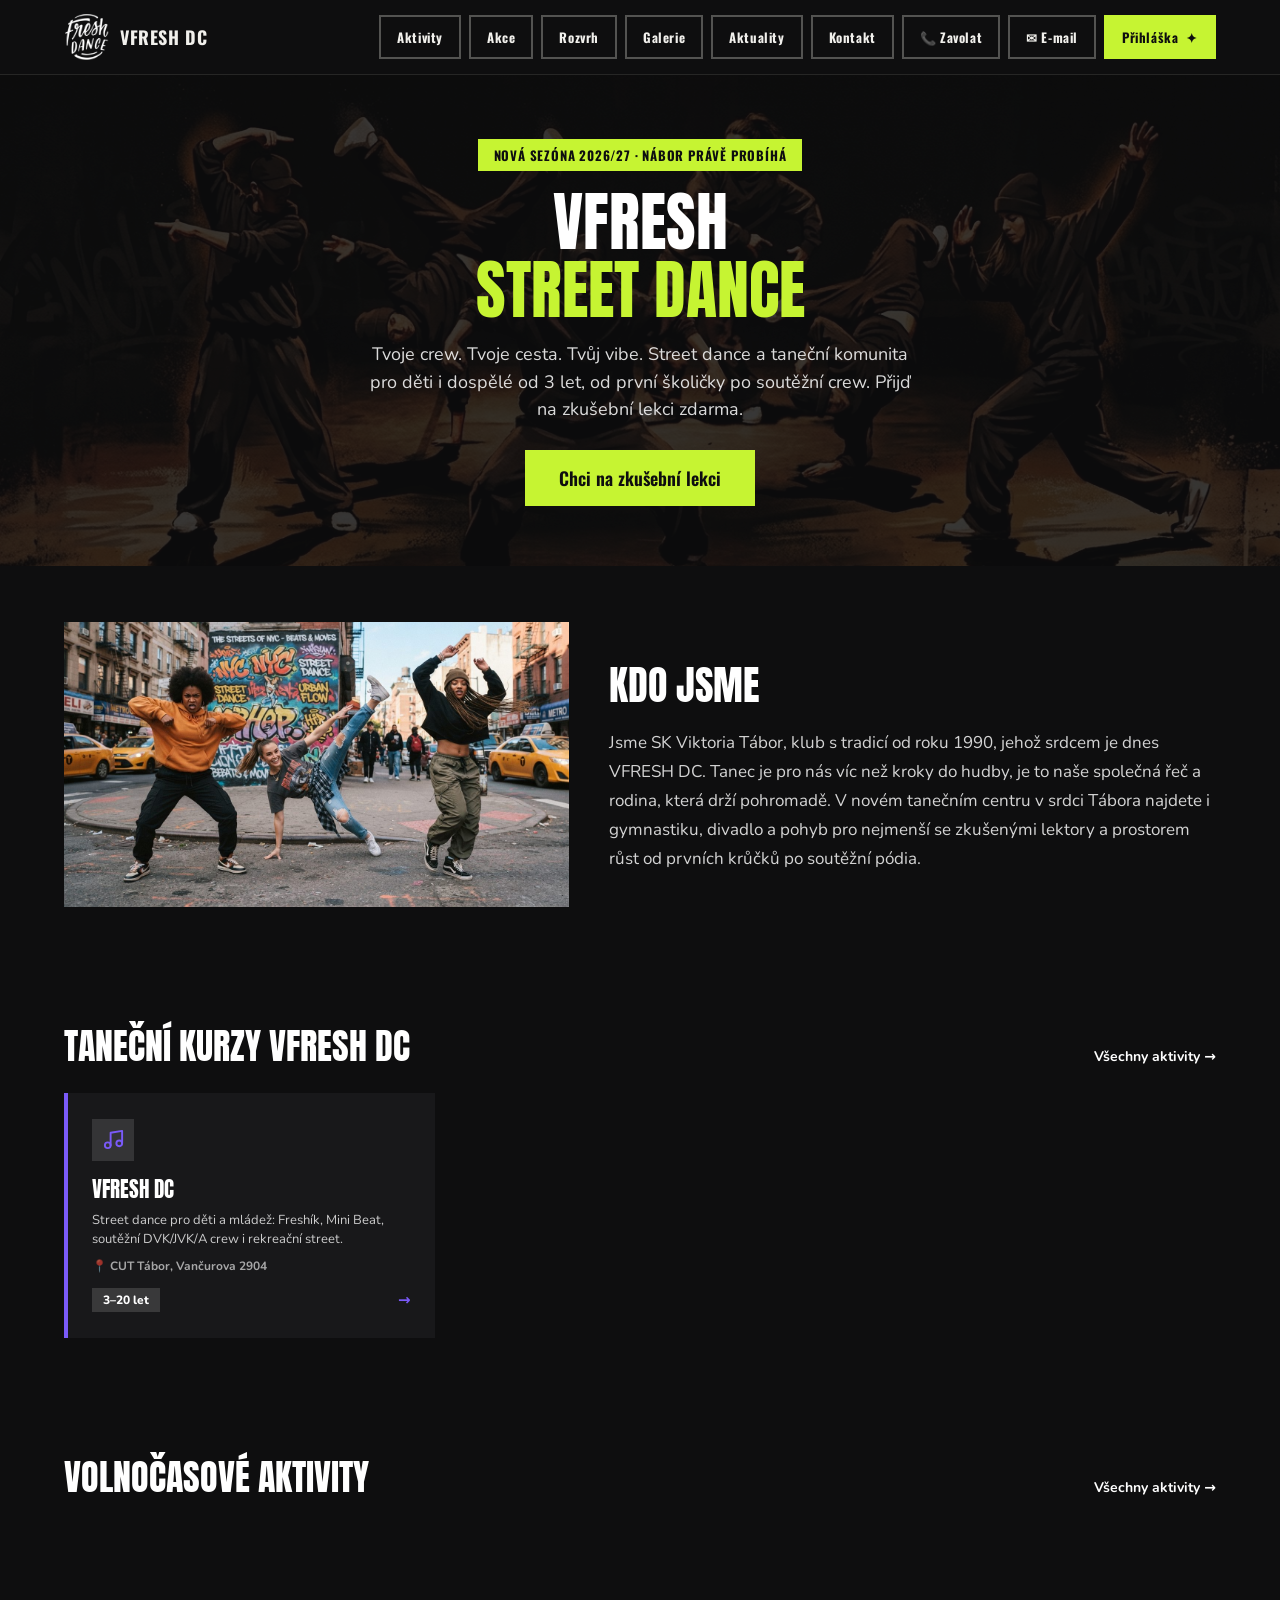
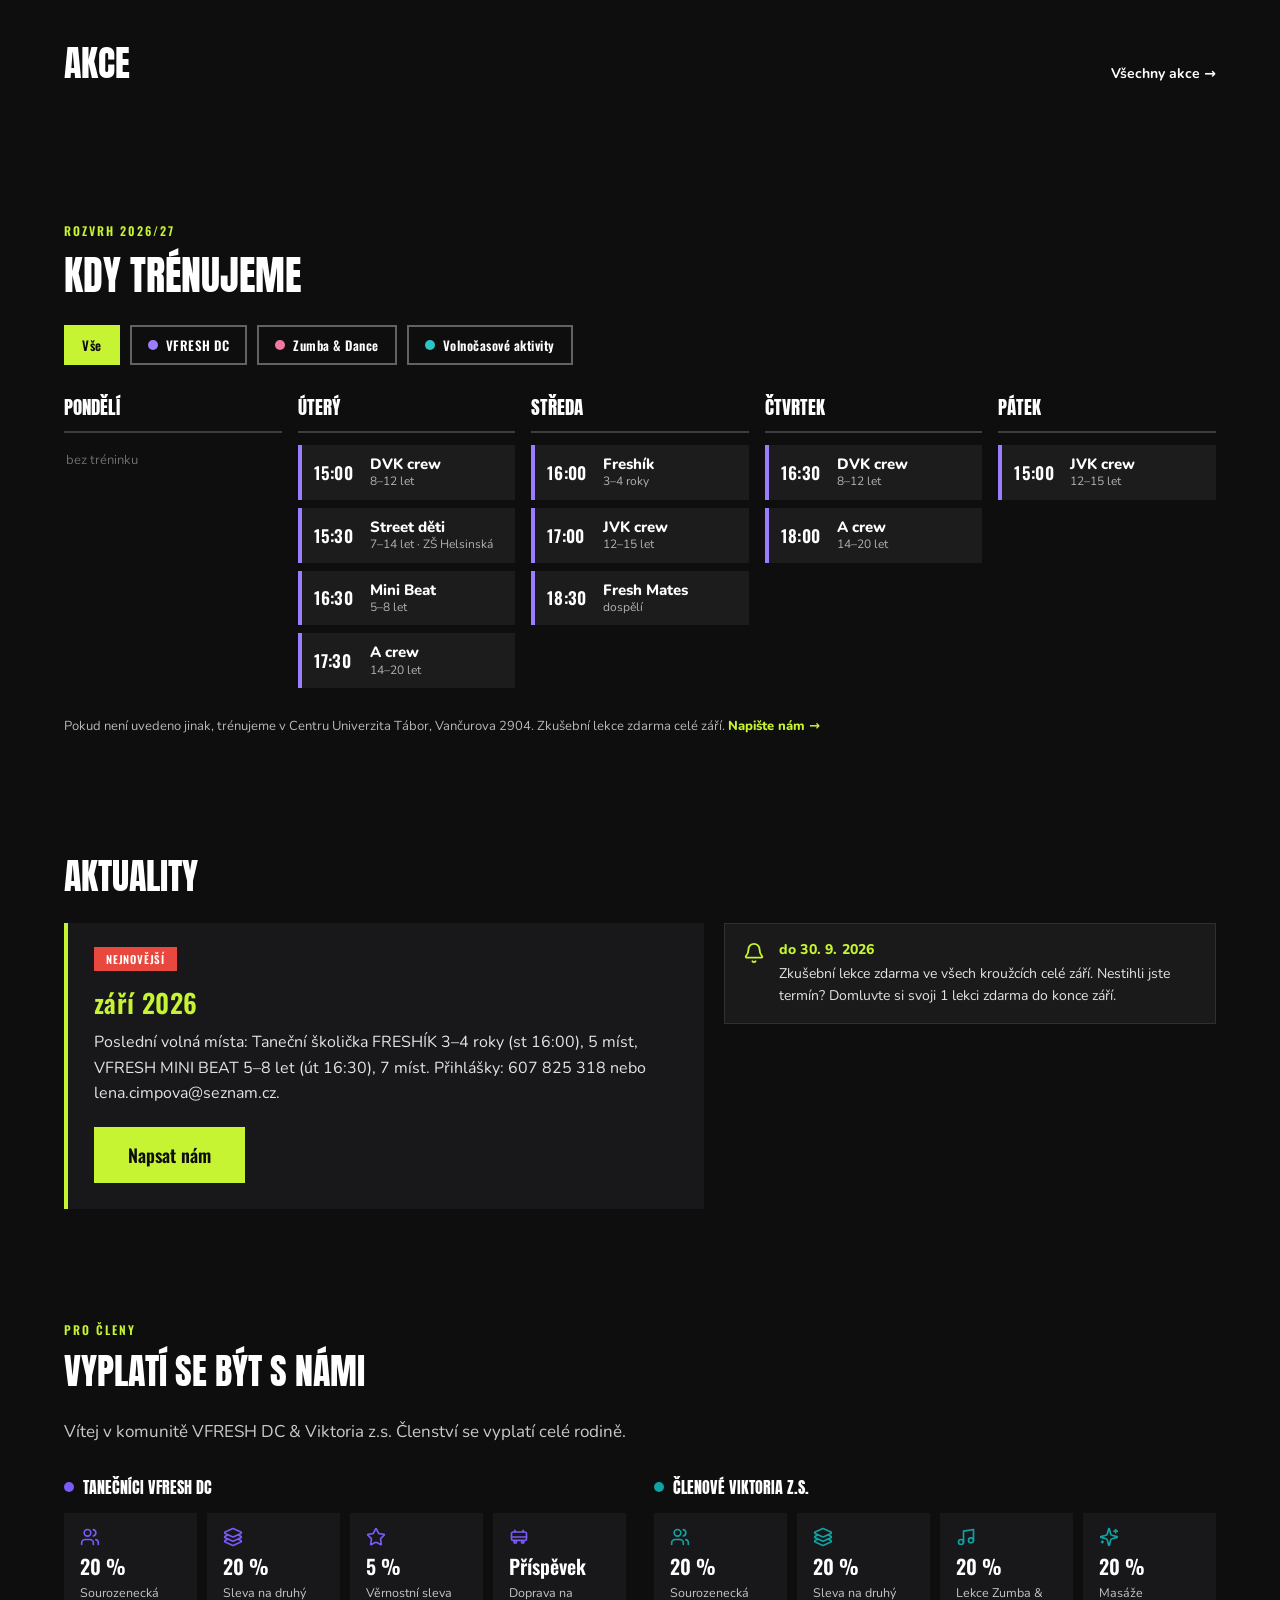
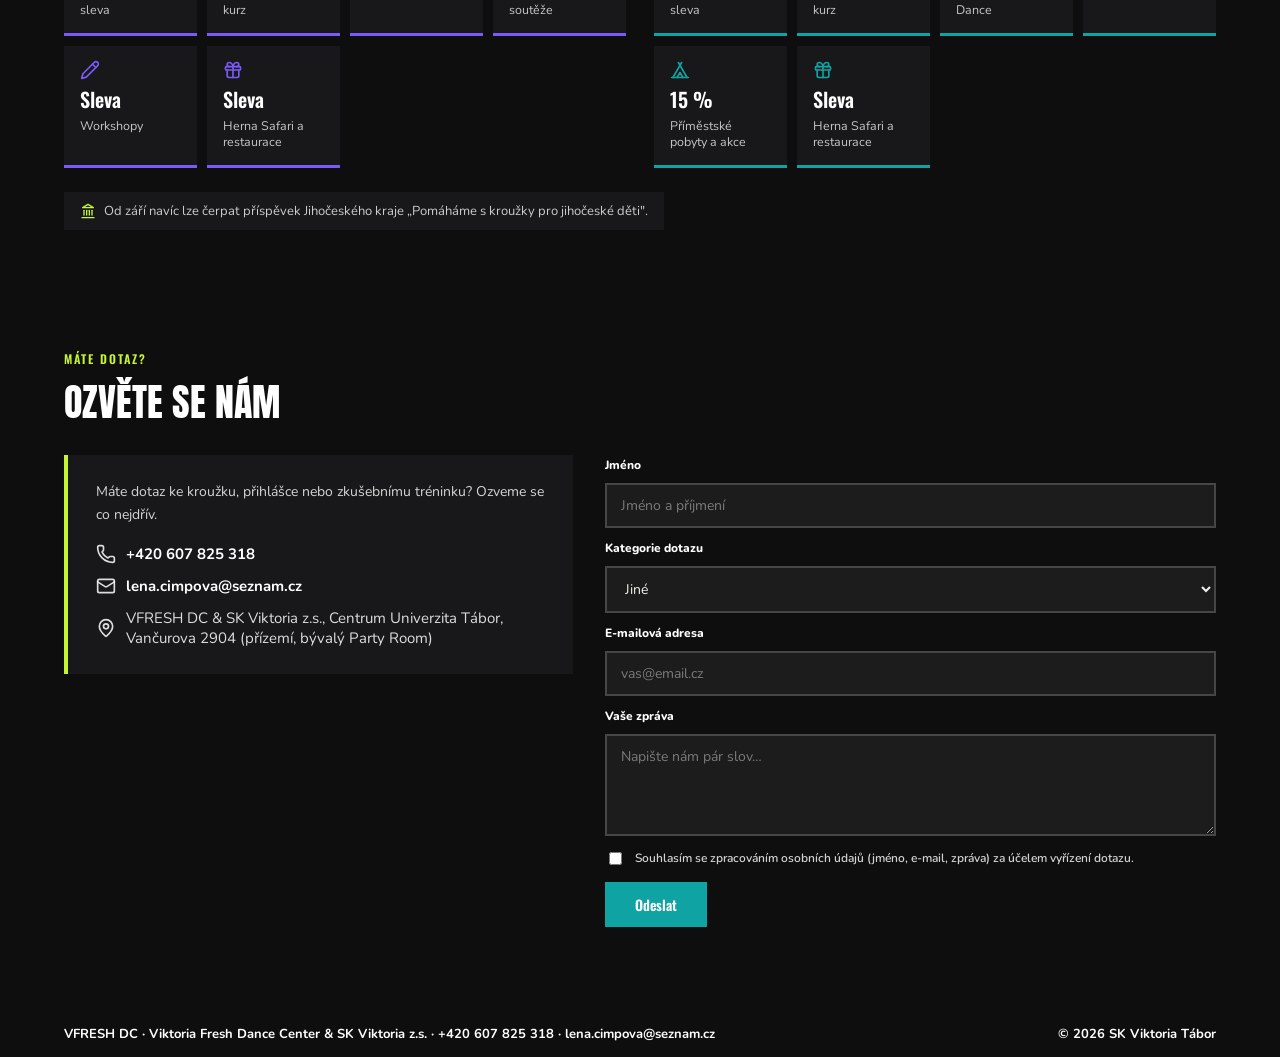
==== index.html @ f7a8f5d4 "Initial VFRESH DC site: dark Night Street version split from sk-viktoria-web Copy of the public site" ====
<!DOCTYPE html>
<html lang="cs" data-site="vfresh">
<head>
<meta charset="UTF-8">
<meta name="viewport" content="width=device-width, initial-scale=1">
<title>VFRESH DC | taneční centrum & SK Viktoria Tábor</title>
<meta name="description" content="VFRESH DC: street dance pro děti i dospělé od 3 let v Táboře. Plus sportovní gymnastika, Sportuj s VIKTORKOU, dramatický klub a Viktoriánek. Nová sezóna 2026/27, nábor právě probíhá.">
<link rel="preconnect" href="https://fonts.googleapis.com">
<link rel="preconnect" href="https://fonts.gstatic.com" crossorigin>
<link href="https://fonts.googleapis.com/css2?family=Oswald:wght@500;600;700&family=Nunito:ital,wght@0,400;0,600;0,700;0,800;1,400&display=swap" rel="stylesheet">
<link rel="stylesheet" href="css/style.css">
<link href="https://fonts.googleapis.com/css2?family=Anton&family=JetBrains+Mono:wght@500;700&display=swap" rel="stylesheet">
<link rel="stylesheet" href="css/night-street.css">
</head>
<body>

<header class="site-header">
  <div class="wrap header-inner">
    <a class="brand" href="#top">
      <img class="brand-badge" src="assets/logo-freshdance.png" alt="Fresh Dance">
      <span class="brand-name">VFRESH DC</span>
    </a>

    <nav class="main-nav" id="main-nav">
      <a href="krouzky.html">Aktivity</a>
      <a href="akce.html">Akce</a>
      <a href="#rozvrh">Rozvrh</a>
      <a href="gallery.html">Galerie</a>
      <a href="#aktuality">Aktuality</a>
      <a href="#kontakt">Kontakt</a>
      <a href="tel:+420607825318" aria-label="Zavolat">📞 Zavolat</a>
      <a href="mailto:lena.cimpova@seznam.cz" aria-label="Napsat e-mail">✉ E-mail</a>
      <a class="btn btn-cta nav-cta" href="#kontakt">Přihláška <span aria-hidden="true">✦</span></a>
    </nav>

    <button class="nav-toggle" id="nav-toggle" aria-expanded="false" aria-controls="main-nav" aria-label="Otevřít menu">
      <span></span><span></span><span></span>
    </button>
  </div>
</header>

<main id="top">

  <section class="hero">
    <div class="wrap hero-inner">
      <span class="hero-eyebrow">NOVÁ SEZÓNA 2026/27 · NÁBOR PRÁVĚ PROBÍHÁ</span>
      <h1>VFRESH<br><span>STREET DANCE</span></h1>
      <p class="hero-lead">Tvoje crew. Tvoje cesta. Tvůj vibe. Street dance a taneční komunita pro děti i dospělé od 3 let, od první školičky po soutěžní crew. Přijď na zkušební lekci zdarma.</p>
      <a class="btn btn-hero" href="#kontakt">Chci na zkušební lekci</a>
    </div>
  </section>


  <section class="about" id="o-nas">
    <div class="wrap about-grid">
      <div class="about-photo">
        <img src="assets/hero/kdo-jsme-tanecnice.jpg" alt="Tým VFRESH DC a SK Viktoria Tábor" loading="lazy">
      </div>
      <div class="about-text">
        <h2>Kdo jsme</h2>
        <p>Jsme SK Viktoria Tábor, klub s tradicí od roku 1990, jehož srdcem je dnes VFRESH DC. Tanec je pro nás víc než kroky do hudby, je to naše společná řeč a rodina, která drží pohromadě. V novém tanečním centru v srdci Tábora najdete i gymnastiku, divadlo a pohyb pro nejmenší se zkušenými lektory a prostorem růst od prvních krůčků po soutěžní pódia.</p>
      </div>
    </div>
  </section>
  <section class="courses" id="tanecni-kurzy">
    <div class="wrap">
      <div class="section-head">
        <h2>Taneční kurzy VFRESH DC</h2>
        <a class="link-more" href="krouzky.html#tanecni-kurzy">Všechny aktivity →</a>
      </div>
      <div class="courses-grid" id="courses-grid-preview-vfresh"></div>
    </div>
  </section>
  <section class="courses" id="volnocasove-aktivity">
    <div class="wrap">
      <div class="section-head">
        <h2>Volnočasové aktivity</h2>
        <a class="link-more" href="krouzky.html#volnocasove-aktivity">Všechny aktivity →</a>
      </div>
      <div class="courses-grid" id="courses-grid-preview-volnocas"></div>
    </div>
  </section>
  <section class="events" id="akce">
    <div class="wrap">
      <div class="section-head">
        <h2>Akce</h2>
        <a class="link-more" href="akce.html">Všechny akce →</a>
      </div>
      <div class="events-grid" id="events-grid-preview"></div>
    </div>
  </section>

  <section class="timetable" id="rozvrh">
    <div class="wrap">
      <p class="kicker">Rozvrh 2026/27</p>
      <h2>Kdy trénujeme</h2>
      <div class="tt-filters" role="group" aria-label="Filtr rozvrhu">
        <button type="button" class="tt-filter active" data-tt-filter="all">Vše</button>
        <button type="button" class="tt-filter tt-vfresh" data-tt-filter="vfresh"><i aria-hidden="true"></i>VFRESH DC</button>
        <button type="button" class="tt-filter tt-zumba" data-tt-filter="zumba"><i aria-hidden="true"></i>Zumba &amp; Dance</button>
        <button type="button" class="tt-filter tt-volnocas" data-tt-filter="volnocas"><i aria-hidden="true"></i>Volnočasové aktivity</button>
      </div>
      <div class="tt-week" id="tt-week"></div>
      <p class="tt-foot">Pokud není uvedeno jinak, trénujeme v Centru Univerzita Tábor, Vančurova 2904. Zkušební lekce zdarma celé září. <a href="#kontakt">Napište nám →</a></p>
    </div>
  </section>

  <section class="news-section" id="aktuality">
    <div class="wrap">
      <div class="section-head">
        <h2>Aktuality</h2>
      </div>
      <div class="news-grid" id="alerts-list"></div>
    </div>
  </section>

  <section class="benefits" id="benefity">
    <div class="wrap">
      <p class="kicker">Pro členy</p>
      <div class="section-head">
        <h2>Vyplatí se být s námi</h2>
      </div>
      <p class="detail-lead" style="margin-top:0;color:rgba(255,255,255,.78)">Vítej v komunitě VFRESH DC &amp; Viktoria z.s. Členství se vyplatí celé rodině.</p>
      <div class="benefit-groups">
        <div class="benefit-group benefit-group-purple">
          <h3>Tanečníci VFRESH DC</h3>
          <div class="benefit-chips">
          <div class="benefit-chip">
            <span class="benefit-icon" aria-hidden="true"><svg viewBox="0 0 24 24" fill="none" stroke="currentColor" stroke-width="2" stroke-linecap="round" stroke-linejoin="round"><path d="M16 21v-2a4 4 0 0 0-4-4H6a4 4 0 0 0-4 4v2"/><circle cx="9" cy="7" r="4"/><path d="M22 21v-2a4 4 0 0 0-3-3.87"/><path d="M16 3.13a4 4 0 0 1 0 7.75"/></svg></span>
            <span class="benefit-value">20 %</span>
            <span class="benefit-label">Sourozenecká sleva</span>
          </div>
          <div class="benefit-chip">
            <span class="benefit-icon" aria-hidden="true"><svg viewBox="0 0 24 24" fill="none" stroke="currentColor" stroke-width="2" stroke-linecap="round" stroke-linejoin="round"><path d="m12.83 2.18a2 2 0 0 0-1.66 0L2.6 6.08a1 1 0 0 0 0 1.83l8.58 3.91a2 2 0 0 0 1.66 0l8.58-3.9a1 1 0 0 0 0-1.83Z"/><path d="m6.08 9.5-3.5 1.6a1 1 0 0 0 0 1.81l8.6 3.91a2 2 0 0 0 1.65 0l8.58-3.9a1 1 0 0 0 0-1.83l-3.5-1.59"/><path d="m6.08 14.5-3.5 1.6a1 1 0 0 0 0 1.81l8.6 3.91a2 2 0 0 0 1.65 0l8.58-3.9a1 1 0 0 0 0-1.83l-3.5-1.59"/></svg></span>
            <span class="benefit-value">20 %</span>
            <span class="benefit-label">Sleva na druhý kurz</span>
          </div>
          <div class="benefit-chip">
            <span class="benefit-icon" aria-hidden="true"><svg viewBox="0 0 24 24" fill="none" stroke="currentColor" stroke-width="2" stroke-linecap="round" stroke-linejoin="round"><path d="M11.525 2.295a.53.53 0 0 1 .95 0l2.31 4.679a2.123 2.123 0 0 0 1.595 1.16l5.166.756a.53.53 0 0 1 .294.904l-3.736 3.638a2.123 2.123 0 0 0-.611 1.878l.882 5.14a.53.53 0 0 1-.771.56l-4.618-2.428a2.122 2.122 0 0 0-1.973 0L6.396 21.01a.53.53 0 0 1-.77-.56l.881-5.139a2.122 2.122 0 0 0-.611-1.879L2.16 9.795a.53.53 0 0 1 .294-.906l5.165-.755a2.122 2.122 0 0 0 1.597-1.16z"/></svg></span>
            <span class="benefit-value">5 %</span>
            <span class="benefit-label">Věrnostní sleva</span>
          </div>
          <div class="benefit-chip">
            <span class="benefit-icon" aria-hidden="true"><svg viewBox="0 0 24 24" fill="none" stroke="currentColor" stroke-width="2" stroke-linecap="round" stroke-linejoin="round"><rect x="3" y="6" width="18" height="10" rx="2"/><path d="M3 12h18"/><path d="M7 6V4"/><path d="M17 6V4"/><circle cx="7.5" cy="18" r="1.5"/><circle cx="16.5" cy="18" r="1.5"/></svg></span>
            <span class="benefit-value">Příspěvek</span>
            <span class="benefit-label">Doprava na soutěže</span>
          </div>
          <div class="benefit-chip">
            <span class="benefit-icon" aria-hidden="true"><svg viewBox="0 0 24 24" fill="none" stroke="currentColor" stroke-width="2" stroke-linecap="round" stroke-linejoin="round"><path d="M17 3a2.85 2.83 0 1 1 4 4L7.5 20.5 2 22l1.5-5.5Z"/><path d="m15 5 4 4"/></svg></span>
            <span class="benefit-value">Sleva</span>
            <span class="benefit-label">Workshopy</span>
          </div>
          <div class="benefit-chip">
            <span class="benefit-icon" aria-hidden="true"><svg viewBox="0 0 24 24" fill="none" stroke="currentColor" stroke-width="2" stroke-linecap="round" stroke-linejoin="round"><rect x="3" y="8" width="18" height="4" rx="1"/><path d="M12 8v13"/><path d="M19 12v7a2 2 0 0 1-2 2H7a2 2 0 0 1-2-2v-7"/><path d="M7.5 8a2.5 2.5 0 0 1 0-5C11 3 12 8 12 8"/><path d="M16.5 8a2.5 2.5 0 0 0 0-5C13 3 12 8 12 8"/></svg></span>
            <span class="benefit-value">Sleva</span>
            <span class="benefit-label">Herna Safari a restaurace</span>
          </div>
          </div>
        </div>
        <div class="benefit-group benefit-group-teal">
          <h3>Členové Viktoria z.s.</h3>
          <div class="benefit-chips">
          <div class="benefit-chip">
            <span class="benefit-icon" aria-hidden="true"><svg viewBox="0 0 24 24" fill="none" stroke="currentColor" stroke-width="2" stroke-linecap="round" stroke-linejoin="round"><path d="M16 21v-2a4 4 0 0 0-4-4H6a4 4 0 0 0-4 4v2"/><circle cx="9" cy="7" r="4"/><path d="M22 21v-2a4 4 0 0 0-3-3.87"/><path d="M16 3.13a4 4 0 0 1 0 7.75"/></svg></span>
            <span class="benefit-value">20 %</span>
            <span class="benefit-label">Sourozenecká sleva</span>
          </div>
          <div class="benefit-chip">
            <span class="benefit-icon" aria-hidden="true"><svg viewBox="0 0 24 24" fill="none" stroke="currentColor" stroke-width="2" stroke-linecap="round" stroke-linejoin="round"><path d="m12.83 2.18a2 2 0 0 0-1.66 0L2.6 6.08a1 1 0 0 0 0 1.83l8.58 3.91a2 2 0 0 0 1.66 0l8.58-3.9a1 1 0 0 0 0-1.83Z"/><path d="m6.08 9.5-3.5 1.6a1 1 0 0 0 0 1.81l8.6 3.91a2 2 0 0 0 1.65 0l8.58-3.9a1 1 0 0 0 0-1.83l-3.5-1.59"/><path d="m6.08 14.5-3.5 1.6a1 1 0 0 0 0 1.81l8.6 3.91a2 2 0 0 0 1.65 0l8.58-3.9a1 1 0 0 0 0-1.83l-3.5-1.59"/></svg></span>
            <span class="benefit-value">20 %</span>
            <span class="benefit-label">Sleva na druhý kurz</span>
          </div>
          <div class="benefit-chip">
            <span class="benefit-icon" aria-hidden="true"><svg viewBox="0 0 24 24" fill="none" stroke="currentColor" stroke-width="2" stroke-linecap="round" stroke-linejoin="round"><path d="M9 18V5l12-2v13"/><circle cx="6" cy="18" r="3"/><circle cx="18" cy="16" r="3"/></svg></span>
            <span class="benefit-value">20 %</span>
            <span class="benefit-label">Lekce Zumba &amp; Dance</span>
          </div>
          <div class="benefit-chip">
            <span class="benefit-icon" aria-hidden="true"><svg viewBox="0 0 24 24" fill="none" stroke="currentColor" stroke-width="2" stroke-linecap="round" stroke-linejoin="round"><path d="M9.937 15.5A2 2 0 0 0 8.5 14.063l-6.135-1.582a.5.5 0 0 1 0-.962L8.5 9.936A2 2 0 0 0 9.937 8.5l1.582-6.135a.5.5 0 0 1 .963 0L14.063 8.5A2 2 0 0 0 15.5 9.937l6.135 1.581a.5.5 0 0 1 0 .964L15.5 14.063a2 2 0 0 0-1.437 1.437l-1.582 6.135a.5.5 0 0 1-.963 0z"/><path d="M20 3v4"/><path d="M22 5h-4"/><path d="M4 17v2"/><path d="M5 18H3"/></svg></span>
            <span class="benefit-value">20 %</span>
            <span class="benefit-label">Masáže</span>
          </div>
          <div class="benefit-chip">
            <span class="benefit-icon" aria-hidden="true"><svg viewBox="0 0 24 24" fill="none" stroke="currentColor" stroke-width="2" stroke-linecap="round" stroke-linejoin="round"><path d="M3.5 21 14 3"/><path d="M20.5 21 10 3"/><path d="M15.5 21 12 15l-3.5 6"/><path d="M2 21h20"/></svg></span>
            <span class="benefit-value">15 %</span>
            <span class="benefit-label">Příměstské pobyty a akce</span>
          </div>
          <div class="benefit-chip">
            <span class="benefit-icon" aria-hidden="true"><svg viewBox="0 0 24 24" fill="none" stroke="currentColor" stroke-width="2" stroke-linecap="round" stroke-linejoin="round"><rect x="3" y="8" width="18" height="4" rx="1"/><path d="M12 8v13"/><path d="M19 12v7a2 2 0 0 1-2 2H7a2 2 0 0 1-2-2v-7"/><path d="M7.5 8a2.5 2.5 0 0 1 0-5C11 3 12 8 12 8"/><path d="M16.5 8a2.5 2.5 0 0 0 0-5C13 3 12 8 12 8"/></svg></span>
            <span class="benefit-value">Sleva</span>
            <span class="benefit-label">Herna Safari a restaurace</span>
          </div>
          </div>
        </div>
      </div>
      <p class="benefit-ribbon"><svg viewBox="0 0 24 24" fill="none" stroke="currentColor" stroke-width="2" stroke-linecap="round" stroke-linejoin="round" aria-hidden="true"><line x1="3" x2="21" y1="22" y2="22"/><line x1="6" x2="6" y1="18" y2="11"/><line x1="10" x2="10" y1="18" y2="11"/><line x1="14" x2="14" y1="18" y2="11"/><line x1="18" x2="18" y1="18" y2="11"/><polygon points="12 2 20 7 4 7"/></svg>Od září navíc lze čerpat příspěvek Jihočeského kraje „Pomáháme s kroužky pro jihočeské děti".</p>
    </div>
  </section>
  <section class="contact" id="kontakt">
    <div class="wrap">
      <p class="kicker">Máte dotaz?</p>
      <h2>Ozvěte se nám</h2>
      <div class="contact-grid">
      <div class="contact-info">
        <div class="contact-card">
          <p>Máte dotaz ke kroužku, přihlášce nebo zkušebnímu tréninku? Ozveme se co nejdřív.</p>
          <ul class="contact-details">
            <li><span class="contact-icon" aria-hidden="true"><svg viewBox="0 0 24 24" fill="none" stroke="currentColor" stroke-width="2" stroke-linecap="round" stroke-linejoin="round"><path d="M13.832 16.568a1 1 0 0 0 1.213-.303l.355-.465A2 2 0 0 1 17 15h3a2 2 0 0 1 2 2v3a2 2 0 0 1-2 2A18 18 0 0 1 2 4a2 2 0 0 1 2-2h3a2 2 0 0 1 2 2v3a2 2 0 0 1-.8 1.6l-.468.351a1 1 0 0 0-.292 1.233 14 14 0 0 0 6.392 6.384"/></svg></span><a href="tel:+420607825318">+420 607 825 318</a></li>
            <li><span class="contact-icon" aria-hidden="true"><svg viewBox="0 0 24 24" fill="none" stroke="currentColor" stroke-width="2" stroke-linecap="round" stroke-linejoin="round"><rect width="20" height="16" x="2" y="4" rx="2"/><path d="m22 7-8.97 5.7a1.94 1.94 0 0 1-2.06 0L2 7"/></svg></span><a href="mailto:lena.cimpova@seznam.cz">lena.cimpova@seznam.cz</a></li>
            <li><span class="contact-icon" aria-hidden="true"><svg viewBox="0 0 24 24" fill="none" stroke="currentColor" stroke-width="2" stroke-linecap="round" stroke-linejoin="round"><path d="M20 10c0 4.993-5.539 10.193-7.399 11.799a1 1 0 0 1-1.202 0C9.539 20.193 4 14.993 4 10a8 8 0 0 1 16 0"/><circle cx="12" cy="10" r="3"/></svg></span><span>VFRESH DC &amp; SK Viktoria z.s., Centrum Univerzita Tábor, Vančurova 2904 (přízemí, bývalý Party Room)</span></li>
          </ul>
        </div>
      </div>

      <form class="contact-form" id="contact-form" novalidate>
        <label for="f-name">Jméno</label>
        <input id="f-name" name="name" type="text" placeholder="Jméno a příjmení" maxlength="150" required>

        <label for="f-category">Kategorie dotazu</label>
        <select id="f-category" name="category">
          <option value="Jiné">Jiné</option>
        </select>

        <label for="f-email">E-mailová adresa</label>
        <input id="f-email" name="email" type="email" placeholder="vas@email.cz" required>

        <label for="f-message">Vaše zpráva</label>
        <textarea id="f-message" name="message" rows="4" placeholder="Napište nám pár slov…" maxlength="3000" required></textarea>

        <label class="form-consent" for="f-consent">
          <input id="f-consent" name="consent" type="checkbox" required>
          <span>Souhlasím se zpracováním osobních údajů (jméno, e-mail, zpráva) za účelem vyřízení dotazu.</span>
        </label>

        <button class="btn btn-submit" type="submit">Odeslat</button>
        <p class="form-note" id="form-note" role="status" aria-live="polite"></p>
      </form>
      </div>
    </div>
  </section>

</main>

<footer class="site-footer">
  <div class="wrap footer-inner">
    <span>VFRESH DC · Viktoria Fresh Dance Center &amp; SK Viktoria z.s. · +420 607 825 318 · lena.cimpova@seznam.cz</span>
    <span>© 2026 SK Viktoria Tábor</span>
  </div>
</footer>

<script src="js/icons.js"></script>
<script src="js/seed.js"></script>
<script src="js/store.js"></script>
<script src="js/script.js"></script>
<script src="js/render-public.js"></script>
<script src="js/theme-switcher.js"></script>
</body>
</html>
---- css/style.css ----
:root{
  --navy:#1e2540;
  --cream:#fff8ee;
  --cream-2:#fffdf8;
  --red:#e8483d;
  --teal:#0fa3a3;
  --yellow:#ffc53d;
  --yellow-deep:#a67c00;
  --purple:#7a5af8;
  --purple-deep:#5946b2;
  --blue:#2a78d6;
  --pink:#f2789f;
  --green:#29b869;
  --charcoal:#3a3d47;
  --ink:#1e2540;
  --muted:#5a5f75;
  --gold:#ffcf5c;
  --stone:#000;
  --on-bg-muted:rgba(255,255,255,.82);
  --card-dark:rgba(0,0,0,.22);
  --card-dark-strong:rgba(0,0,0,.3);
  --radius:14px;
}

*{box-sizing:border-box}
html{scroll-behavior:smooth}
body{
  margin:0;
  background:var(--purple-deep);
  color:var(--ink);
  font-family:'Nunito',system-ui,sans-serif;
  -webkit-font-smoothing:antialiased;
}
h1,h2,h3{font-family:'Oswald',system-ui,sans-serif;margin:0;letter-spacing:.5px}
p{margin:0}
a{color:inherit;text-decoration:none}
ul{list-style:none;margin:0;padding:0}
img{max-width:100%;display:block}
.wrap{max-width:1200px;margin:0 auto;padding:0 24px}

.btn{
  display:inline-flex;align-items:center;gap:8px;
  border-radius:999px;font-family:'Oswald',system-ui,sans-serif;
  font-weight:600;cursor:pointer;border:none;text-align:center;
  transition:transform .15s ease, box-shadow .15s ease, background .15s ease;
}
.btn:active{transform:translateY(1px)}

/* header */
.site-header{
  position:sticky;top:0;z-index:50;
  background:var(--stone);
  border-bottom:1px solid rgba(255,255,255,.1);
}
.header-inner{
  display:flex;align-items:center;justify-content:space-between;
  padding:14px 24px;
}
.brand{display:flex;align-items:center;gap:10px}
.brand-badge{width:46px;height:46px;object-fit:contain;flex:none}
.brand-name{font:700 18px 'Oswald',sans-serif;color:#fff;letter-spacing:.6px}

.main-nav{display:flex;align-items:center;gap:8px}
.main-nav a{
  padding:10px 16px;border:2px solid rgba(255,255,255,.55);border-radius:999px;
  font-family:'Oswald',sans-serif;font-weight:800;font-size:13px;letter-spacing:.6px;color:#fff;background:transparent;
}
.main-nav a:hover{background:var(--purple-deep);color:#fff;border-color:var(--purple-deep)}
.main-nav a.active{background:var(--purple-deep);color:#fff;border-color:var(--purple-deep)}
.nav-cta{background:var(--red)!important;border-color:var(--red)!important;color:#fff!important;
  box-shadow:3px 3px 0 var(--gold);}
.nav-cta:hover{background:#d63a2f!important}

.nav-toggle{
  display:none;flex-direction:column;justify-content:center;gap:5px;
  width:40px;height:40px;background:none;border:2px solid #fff;border-radius:10px;cursor:pointer;
}
.nav-toggle span{display:block;height:2px;width:18px;background:#fff;margin:0 auto}

/* hero */
.hero{
  position:relative;overflow:hidden;padding:64px 0 60px;text-align:center;
  background:var(--purple);
}
.hero::before{
  content:'';position:absolute;inset:0;z-index:0;
  background:var(--purple);opacity:.74;
}
.hero{
  background-image:url("../assets/hero/fresh-dance-hero.jpg");
  background-size:cover;background-position:center 40%;
}
.hero-inner{position:relative;z-index:2;max-width:720px}
.hero-eyebrow{display:inline-block;background:var(--gold);color:var(--navy);font:800 13px 'Oswald',sans-serif;letter-spacing:.8px;padding:6px 16px;box-shadow:3px 3px 0 var(--navy);margin-bottom:18px}
.hero h1{font-size:clamp(38px,7vw,64px);line-height:1.06;color:#fff;letter-spacing:normal}
.hero h1 span{color:var(--gold)}
.hero-lead{display:block;font-size:18px;color:rgba(255,255,255,.85);line-height:1.55;margin:16px auto 26px;max-width:560px}
.btn-hero{
  background:var(--gold);color:var(--navy);padding:15px 34px;font-size:18px;
  box-shadow:4px 4px 0 var(--navy);
}
.btn-hero:hover{box-shadow:6px 6px 0 var(--navy);transform:translate(-2px,-2px);background:#ffd873}

.section-divider{height:3px;background:var(--gold);border:none;border-radius:999px;margin:0}

/* about */
.about{padding:56px 0;position:relative}
#o-nas{--night:#161230;background:var(--night)}
.about-grid{display:grid;grid-template-columns:1fr 1.2fr;gap:40px;align-items:center}
.about-photo{box-shadow:4px 4px 0 var(--navy)}
.about-photo img{width:100%;aspect-ratio:16/9;object-fit:cover;display:block}
.about-text h2{font:700 40px 'Oswald',sans-serif;color:#fff;margin-bottom:14px;text-transform:uppercase;letter-spacing:1px}
.about-text p{font-size:17px;line-height:1.7;color:var(--on-bg-muted)}

/* courses */
.courses{padding:56px 0;position:relative}
#tanecni-kurzy{background:var(--purple-deep);color:#fff}
#volnocasove-aktivity{--night:#161230;background:var(--night);color:#fff}
.courses-grid{display:grid;grid-template-columns:repeat(3,1fr);gap:20px}
.course-card{
  --accent:var(--teal);
  padding:26px 24px;min-height:210px;display:flex;flex-direction:column;justify-content:space-between;color:#fff;
  cursor:pointer;border-radius:14px;background:var(--card-dark);border-left:4px solid var(--accent);
  transition:transform .15s ease,background .15s ease;
}
.course-card:hover{transform:translateY(-3px);background:var(--card-dark-strong);position:relative;z-index:1}
.course-card.has-photo{padding:0;overflow:hidden}
.course-photo{width:100%;height:130px;flex:none}
.course-photo img{width:100%;height:100%;object-fit:cover;display:block}
.course-card.has-photo .course-card-body{padding:18px 22px 22px;display:flex;flex-direction:column;justify-content:space-between;flex:1;min-height:0}
.course-red{--accent:var(--red)}
.course-teal{--accent:var(--teal)}
.course-purple{--accent:var(--purple)}
.course-yellow{--accent:var(--gold)}
.course-blue{--accent:var(--blue)}
.course-pink{--accent:var(--pink)}
.course-icon{
  width:42px;height:42px;border-radius:11px;display:flex;align-items:center;justify-content:center;
  background:rgba(255,255,255,.12);color:var(--accent);
}
.course-icon svg{width:23px;height:23px;display:block}
.course-card h3{font:600 21px 'Oswald',sans-serif;margin-top:12px}
.course-card p{font-size:13px;color:rgba(255,255,255,.78);margin-top:6px;line-height:1.5}
.course-loc{font-size:12px;font-weight:700;color:rgba(255,255,255,.62);margin-top:8px}
.course-foot{display:flex;justify-content:space-between;align-items:center;margin-top:14px}
.age-badge{background:rgba(255,255,255,.14);color:#fff;padding:4px 11px;border-radius:999px;font-weight:800;font-size:12px}
.course-arrow{font-weight:800;font-size:15px;color:var(--accent);transition:transform .15s ease}
.course-card:hover .course-arrow{transform:translateX(4px)}

.schedule-list{display:flex;flex-direction:column;gap:10px}
.schedule-list li{
  background:var(--gold);border-radius:0;padding:13px 18px;box-shadow:4px 4px 0 var(--navy);
  display:flex;justify-content:space-between;align-items:center;gap:12px;flex-wrap:wrap;
}
.schedule-list b{color:var(--navy)}
.schedule-list span{color:var(--navy);opacity:.75;font-size:14px}

/* aktuality: nejnovější jako velká karta, ostatní kompaktně */
.news-section{background:var(--purple-deep);color:#fff;padding:56px 0}
.news-grid{display:grid;grid-template-columns:1.3fr 1fr;gap:20px;align-items:stretch}
.news-grid.is-single{grid-template-columns:1fr}
.alert-item.is-featured{
  background:var(--card-dark);color:#fff;border-radius:16px;overflow:hidden;
  border-left:4px solid var(--gold);display:flex;flex-direction:column;
}
.alert-photo{width:100%;height:190px;object-fit:cover}
.alert-body{padding:24px 26px 26px;display:flex;flex-direction:column;align-items:flex-start;flex:1}
.alert-flag{
  background:var(--red);color:#fff;font:600 11px 'Oswald',sans-serif;letter-spacing:.8px;text-transform:uppercase;
  padding:4px 12px;border-radius:999px;margin-bottom:12px;
}
.is-featured .alert-date{font:600 26px 'Oswald',sans-serif;letter-spacing:.4px;color:var(--gold);margin-bottom:8px}
.is-featured p{font-size:16px;line-height:1.6;color:rgba(255,255,255,.88);margin-bottom:20px;flex:1}
.alert-rest{display:flex;flex-direction:column;gap:12px}
.alert-rest .alert-item{
  background:rgba(0,0,0,.24);border-radius:12px;padding:16px 18px;display:flex;gap:14px;align-items:flex-start;
  border:1px solid rgba(255,255,255,.1);
}
.alert-icon{line-height:1;flex:none;color:var(--gold);margin-top:2px}
.alert-icon svg{width:22px;height:22px;display:block}
.alert-icon img{width:40px;height:40px;border-radius:50%;object-fit:cover;display:block}
.alert-rest .alert-date{font-weight:800;font-size:14px;color:var(--gold);margin-bottom:4px;letter-spacing:.2px}
.alert-rest p{font-size:14px;line-height:1.55;color:rgba(255,255,255,.88)}

/* rozvrh: týden po dnech, barva podle programu */
.timetable{--night:#161230;background:var(--night);padding:56px 0;color:#fff}
.kicker{font:600 12px 'Oswald',sans-serif;letter-spacing:2px;text-transform:uppercase;color:var(--gold);margin-bottom:6px}
.timetable h2{font:700 40px 'Oswald',sans-serif;color:#fff;margin-bottom:20px;text-transform:uppercase;letter-spacing:1px}
.tt-vfresh{--c:#9b7dff}
.tt-zumba{--c:#f2789f}
.tt-volnocas{--c:#2fc4c4}
.tt-filters{display:flex;gap:10px;flex-wrap:wrap;margin-bottom:28px}
.tt-filter{
  display:inline-flex;align-items:center;gap:8px;cursor:pointer;
  background:transparent;color:#fff;border:2px solid rgba(255,255,255,.35);border-radius:999px;
  padding:8px 16px;font:600 13px 'Oswald',sans-serif;letter-spacing:.5px;
  transition:background .15s ease,border-color .15s ease;
}
.tt-filter i{width:10px;height:10px;border-radius:50%;background:var(--c)}
.tt-filter:hover{border-color:#fff}
.tt-filter.active{background:#fff;color:var(--navy);border-color:#fff}
.tt-week{display:grid;grid-template-columns:repeat(var(--tt-cols,5),minmax(0,1fr));gap:16px;align-items:start}
.tt-dayname{
  font:600 19px 'Oswald',sans-serif;letter-spacing:.6px;color:#fff;
  padding-bottom:10px;margin-bottom:12px;border-bottom:2px solid rgba(255,255,255,.2);
  display:flex;align-items:center;gap:10px;
}
.tt-day.is-today .tt-dayname{border-bottom-color:var(--gold)}
.tt-day.is-today .tt-dayname::after{
  content:"dnes";background:var(--gold);color:var(--navy);font:600 10px 'Oswald',sans-serif;
  letter-spacing:.8px;text-transform:uppercase;padding:2px 9px;border-radius:999px;
}
.tt-slots{display:flex;flex-direction:column;gap:8px}
.tt-slot{
  display:grid;grid-template-columns:48px 1fr;column-gap:8px;align-items:center;
  background:rgba(255,255,255,.07);border-left:4px solid var(--c);border-radius:8px;padding:10px 12px;
  transition:opacity .15s ease;
}
.tt-slot time{grid-row:1 / span 2;font:600 17px 'Oswald',sans-serif;color:#fff;letter-spacing:.3px}
.tt-name{font-weight:800;font-size:15px;line-height:1.25;color:#fff}
.tt-note{font-size:12px;line-height:1.35;color:rgba(255,255,255,.66)}
.tt-slot.is-dim{opacity:.22}
.tt-empty{font-size:13px;color:rgba(255,255,255,.4);padding:6px 2px}
.tt-foot{margin-top:28px;font-size:13px;line-height:1.6;color:rgba(255,255,255,.7)}
.tt-foot a{color:var(--gold);font-weight:800;white-space:nowrap}

.tag{color:#fff;font-weight:800;font-size:10px;padding:2px 8px;border-radius:999px}
.tag-teal{background:var(--teal)}
.tag-purple{background:var(--purple-deep)}
.tag-red{background:var(--red)}
.tag-blue{background:var(--blue)}

/* akce: events (tábory, závody, lokální akce) */
.events{padding:56px 0;position:relative}
#akce{background:var(--purple-deep);color:#fff}
.events-grid{display:grid;grid-template-columns:repeat(3,1fr);gap:18px}
.event-card{
  --accent:var(--teal);
  display:block;background:var(--card-dark);border-radius:14px;overflow:hidden;border-top:4px solid var(--accent);
  transition:transform .15s ease,background .15s ease;
}
.event-card:hover{transform:translateY(-3px);background:var(--card-dark-strong)}
.event-accent-teal{--accent:var(--teal)}
.event-accent-purple{--accent:var(--purple)}
.event-accent-red{--accent:var(--red)}
.event-accent-blue{--accent:var(--blue)}
.event-card .ph{width:100%;aspect-ratio:1/1;height:auto;border-radius:0;background:rgba(255,255,255,.06)}
.event-card .ph span{background:rgba(255,255,255,.14);color:rgba(255,255,255,.7)}
.event-card img{width:100%;aspect-ratio:1/1;height:auto;border-radius:0;object-fit:cover;display:block}
.event-body{padding:16px}
.event-body h3{font:600 17px 'Oswald',sans-serif;color:#fff;margin-top:8px}
.event-body p{font-size:13px;color:rgba(255,255,255,.78);margin-top:8px;line-height:1.5}
.event-card.is-hidden{display:none}
.event-meta{display:flex;gap:8px;align-items:center}
.event-meta time{font-size:12px;color:rgba(255,255,255,.55)}

/* homepage: náhled akcí pod sebou, střídavě foto/text, s jasnou hierarchií
   (datum a název jsou teď hlavní vizuální kotva karty, detail/bullety jsou podřízený text)
   -- jen #events-grid-preview, akce.html grid beze změny */
#events-grid-preview{display:flex;flex-direction:column;gap:20px}
#events-grid-preview .event-card{display:flex;align-items:stretch;border-top:none;border-left:4px solid var(--accent)}
#events-grid-preview .event-card:nth-child(2n){flex-direction:row-reverse}
#events-grid-preview .event-card:hover{transform:none;background:var(--card-dark)}
#events-grid-preview .event-card img,
#events-grid-preview .event-card .ph{width:240px;flex:none;aspect-ratio:1/1;height:auto}
#events-grid-preview .event-body{flex:1;display:flex;flex-direction:column;justify-content:center;gap:14px;padding:28px 32px}

#events-grid-preview .event-meta{align-items:center;gap:14px;flex-wrap:wrap}
#events-grid-preview .tag{font-size:11px;padding:3px 10px}
#events-grid-preview .event-meta time{font:700 22px 'Oswald',sans-serif;color:var(--gold);letter-spacing:.3px}
#events-grid-preview .event-meta .event-location{margin-left:auto}

#events-grid-preview .event-body h3{font:700 26px 'Oswald',sans-serif}
#events-grid-preview .event-location{display:inline-flex;align-items:center;gap:6px;font-size:13px;font-weight:700;color:rgba(255,255,255,.65);white-space:nowrap}
#events-grid-preview .event-location .event-detail-icon{width:15px;height:15px}

#events-grid-preview .event-cta{align-self:flex-start;padding:8px 18px;font-size:12px;box-shadow:2px 2px 0 var(--navy)}
#events-grid-preview .event-cta:hover{box-shadow:3px 3px 0 var(--navy)}

/* placeholders */
.ph{
  background:repeating-linear-gradient(-45deg,#e7e2d8,#e7e2d8 10px,#efebe2 10px,#efebe2 20px);
  display:flex;align-items:center;justify-content:center;border-radius:10px;flex:none;
  width:110px;height:76px;
}
.ph span{font:11px ui-monospace,Menlo,monospace;color:#8a8375;background:rgba(255,255,255,.75);padding:3px 8px;border-radius:4px}

/* section head (title + "more" link) */
.section-head{display:flex;align-items:baseline;justify-content:space-between;margin-bottom:20px;gap:12px;flex-wrap:wrap}
.section-head h2{font:700 36px 'Oswald',sans-serif;color:#fff;text-transform:uppercase;letter-spacing:1px}
.link-more{font-weight:700;font-size:14px;color:#fff}
.link-more:hover{color:var(--gold)}

/* gallery */
.gallery-grid{display:grid;gap:14px}
.gallery-grid-preview{grid-template-columns:repeat(4,1fr)}
.gallery-item{display:block;border-radius:0;overflow:hidden;transition:transform .15s ease}
.gallery-item:hover{transform:translateY(-3px)}
.gallery-item .ph{width:100%;height:150px;border-radius:0}
.gallery-item img{width:100%;height:150px;border-radius:0;object-fit:cover;display:block}

/* gallery page */
.page-head{padding:40px 0 8px;text-align:center;position:relative}
.page-head h1{font:600 42px 'Oswald',sans-serif;color:#fff}
.page-head p{color:var(--on-bg-muted);font-size:16px;margin-top:10px}

.gallery-full{padding:0 0 56px;position:relative}
.gallery-grid-full{grid-template-columns:repeat(4,1fr)}
.gallery-empty{text-align:center;color:var(--on-bg-muted);padding:40px 0}
.gallery-item{position:relative;cursor:pointer;border:none;padding:0;font:inherit}

.lightbox{
  position:fixed;inset:0;background:rgba(30,37,64,.92);display:none;
  align-items:center;justify-content:center;z-index:100;padding:24px;
}
.lightbox.open{display:flex}
.lightbox-inner{position:relative;max-width:800px;width:100%}
.lightbox-media{display:flex;flex-direction:column;align-items:center;gap:12px}
.lightbox-media img{max-width:100%;max-height:min(76vh,640px);border-radius:16px;object-fit:contain;display:block}
.lightbox-caption{color:#fff;font-size:14px;text-align:center;min-height:1em}
.lightbox-close,.lightbox-prev,.lightbox-next{
  position:absolute;background:#fff;color:var(--navy);border:none;border-radius:50%;
  width:40px;height:40px;font-size:18px;font-weight:800;cursor:pointer;
  display:flex;align-items:center;justify-content:center;
}
.lightbox-close{top:-16px;right:-16px}
.lightbox-prev{left:-16px;top:50%;transform:translateY(-50%)}
.lightbox-next{right:-16px;top:50%;transform:translateY(-50%)}

/* benefity: hravé "stat" chipy místo tabulky */
.benefits{padding:56px 0}
#benefity{--night:#161230;background:var(--night);color:#fff}
.benefit-groups{display:grid;grid-template-columns:1fr 1fr;gap:28px;margin-top:28px}
.benefit-group{--accent:var(--teal)}
.benefit-group-purple{--accent:var(--purple)}
.benefit-group-teal{--accent:var(--teal)}
.benefit-group h3{
  font:600 16px 'Oswald',sans-serif;letter-spacing:.4px;color:#fff;margin-bottom:14px;
  display:flex;align-items:center;gap:9px;
}
.benefit-group h3::before{content:"";width:10px;height:10px;border-radius:50%;background:var(--accent);flex:none}
.benefit-chips{display:grid;grid-template-columns:repeat(auto-fill,minmax(132px,1fr));gap:10px}
.benefit-chip{
  background:var(--purple-deep);border-radius:14px;padding:14px 16px;
  display:flex;flex-direction:column;gap:4px;border-bottom:3px solid var(--accent);
  transition:transform .15s ease,filter .15s ease;
}
.benefit-chip:hover{transform:translateY(-3px);filter:brightness(1.15)}
.benefit-icon{width:20px;height:20px;color:var(--accent)}
.benefit-icon svg{width:20px;height:20px;display:block}
.benefit-value{font:600 20px 'Oswald',sans-serif;color:#fff}
.benefit-label{font-size:12.5px;color:rgba(255,255,255,.75);line-height:1.35}
.benefit-ribbon{
  margin:24px 0 8px;font-size:13px;color:rgba(255,255,255,.78);background:var(--card-dark);
  display:inline-flex;align-items:center;gap:8px;padding:10px 16px;border-radius:999px;
}
.benefit-ribbon svg{width:16px;height:16px;flex:none;color:var(--gold)}

/* contact: vlastní tmavá sekce jako rozvrh, kontrastní vůči fialovému pozadí */
.contact{background:var(--purple-deep);padding:56px 0;color:#fff}
.contact h2{font:700 38px 'Oswald',sans-serif;color:#fff;margin-bottom:24px;text-transform:uppercase;letter-spacing:1px}
.contact-grid{display:grid;grid-template-columns:1fr 1.2fr;gap:32px;align-items:start}
.contact-card{background:rgba(255,255,255,.06);border-radius:16px;padding:26px 28px;border-left:4px solid var(--gold)}
.contact-card p{color:rgba(255,255,255,.82);font-size:14px;line-height:1.6}
.contact-details{margin-top:18px;display:flex;flex-direction:column;gap:12px;font-size:15px}
.contact-details li{display:flex;align-items:center;gap:10px}
.contact-icon{flex:none;width:20px;height:20px;color:var(--gold)}
.contact-icon svg{width:20px;height:20px;display:block}
.contact-details a{font-weight:700;color:#fff}
.contact-details a:hover{color:var(--gold)}
.contact-details span{color:rgba(255,255,255,.85)}

.contact-form{display:flex;flex-direction:column;gap:10px}
.contact-form label{font-size:12px;font-weight:800;color:#fff;margin-top:2px}
.contact-form input,.contact-form select,.contact-form textarea{
  border:2px solid rgba(255,255,255,.22);border-radius:8px;padding:11px 14px;font-size:14px;
  font-family:inherit;color:#fff;background:rgba(255,255,255,.06);resize:vertical;
  width:100%;min-width:0;
}
.contact-form input::placeholder,.contact-form textarea::placeholder{color:rgba(255,255,255,.42)}
.contact-form select option{color:var(--navy)}
.contact-form input:focus,.contact-form select:focus,.contact-form textarea:focus{
  outline:none;border-color:var(--teal);
}
.contact-form .form-consent{display:flex;align-items:flex-start;gap:10px;font-weight:600;line-height:1.4;margin-top:4px;color:rgba(255,255,255,.82)}
.contact-form .form-consent input{width:auto;flex:0 0 auto;margin-top:2px;padding:0;accent-color:var(--teal)}
.btn-submit{
  align-self:flex-start;background:var(--teal);color:#fff;padding:12px 30px;font-size:14px;margin-top:4px;border:none;
  transition:transform .15s ease,background .15s ease;
}
.btn-submit:hover{background:#0d8f8f;transform:translateY(-2px)}
.form-note{font-size:13px;color:#fff;min-height:18px}

/* course detail page */
.course-hero{padding:56px 0 48px;text-align:center;color:#fff;background:var(--purple-deep)}
.course-hero h1{
  display:inline-block;font:600 clamp(34px,5vw,52px) 'Oswald',sans-serif;
  color:var(--navy);background:var(--gold);border-radius:0;
  padding:12px 32px;box-shadow:4px 4px 0 var(--navy);
}
.course-hero-tags{display:flex;justify-content:center;gap:10px;margin-top:22px;flex-wrap:wrap}
.course-hero .age-badge{background:rgba(255,255,255,.18);color:#fff}

.detail{padding:44px 0 0;position:relative}
/* akcentová barva pro detail-box na této stránce, výchozí teal, viz .detail-accent-* modifikátory na <main> */
.detail-accent-purple{--accent:var(--purple)}
.detail-accent-pink{--accent:var(--pink)}
.detail-accent-teal{--accent:var(--teal)}
.detail-accent-blue{--accent:var(--blue)}
.detail-accent-red{--accent:var(--red)}
.detail-accent-yellow{--accent:var(--gold)}
.back-link{display:inline-flex;align-items:center;gap:6px;font-weight:800;font-size:14px;color:#fff}
.back-link:hover{color:var(--gold)}
.detail-lead{font-size:17px;color:var(--on-bg-muted);line-height:1.7;max-width:700px;margin-top:22px}
.detail-photo{width:100%;max-width:700px;aspect-ratio:16/9;object-fit:cover;margin-top:22px;display:block;border-radius:14px}
.detail-grid{display:grid;grid-template-columns:1.3fr 1fr;gap:28px;margin-top:32px;align-items:start}
.detail-box{background:var(--card-dark);border-radius:14px;padding:24px;border-left:4px solid var(--accent, var(--teal))}
.detail-box h2{font:600 20px 'Oswald',sans-serif;color:#fff;margin-bottom:14px}
.detail-box p{color:rgba(255,255,255,.78);font-size:14px;line-height:1.6}
.detail-box .schedule-list li{
  background:transparent;box-shadow:none;border-radius:0;padding:10px 0;
  border-bottom:1px solid rgba(255,255,255,.14);
}
.detail-box .schedule-list li:last-child{border-bottom:none}
.detail-box .schedule-list b{color:#fff}
.detail-box .schedule-list span{color:rgba(255,255,255,.72)}
.course-location{font-size:13px;color:rgba(255,255,255,.6);margin:-6px 0 18px}
.course-slots{display:flex;flex-direction:column;gap:14px}
.course-slot{display:flex;align-items:center;gap:14px}
.course-slot-icon{
  width:42px;height:42px;border-radius:11px;background:rgba(255,255,255,.08);
  display:flex;align-items:center;justify-content:center;flex:none;color:var(--accent, var(--gold));
}
.course-slot-icon svg{width:21px;height:21px;display:block}
.course-slot-day{font-size:11px;font-weight:800;letter-spacing:.6px;text-transform:uppercase;color:var(--accent, var(--gold))}
.course-slot-time{font:700 22px 'Oswald',sans-serif;color:#fff;letter-spacing:.3px;line-height:1.2}
.course-slot-note{font-size:12.5px;color:rgba(255,255,255,.6)}
.course-prices{display:flex;gap:10px;margin:18px 0 10px}
.course-price{flex:1;background:rgba(255,255,255,.06);border-radius:12px;padding:12px 16px;text-align:center}
.course-price-main{background:var(--red)}
.course-price-value{font:700 20px 'Oswald',sans-serif;color:#fff}
.course-price-label{font-size:11px;color:rgba(255,255,255,.7);margin-top:2px}
.course-price-main .course-price-label{color:rgba(255,255,255,.85)}
.course-term{font-size:12.5px;color:rgba(255,255,255,.55)}
.course-trial{
  display:inline-block;margin:14px 0 4px;padding:7px 14px;
  background:rgba(255,207,92,.12);border:1px solid rgba(255,207,92,.35);border-radius:999px;
  font-size:13px;color:var(--gold);font-weight:700;
}
.course-trial b{color:#fff;font-weight:800}
.detail-box .detail-note{margin-top:14px;font-size:13px;color:rgba(255,255,255,.65)}
.detail-media{padding:40px 0 0;position:relative}
.detail-media h2{font:600 24px 'Oswald',sans-serif;color:#fff;margin-bottom:18px}
.detail-cta{margin:40px 0 8px;text-align:center}
.detail-cta p{color:var(--on-bg-muted);margin-bottom:16px}
.detail-cta-alt{display:flex;justify-content:center;gap:24px;flex-wrap:wrap;margin-top:16px;font-size:14px;font-weight:700}
.detail-cta-alt a{color:#fff}
.detail-cta-alt a:hover{color:var(--gold)}

/* akce (event) detail page — compact, text-first, no colored hero */
.event-detail{padding:48px 0 8px;position:relative}
.event-detail .back-link{margin-bottom:22px}
.event-detail h1{font:600 36px 'Oswald',sans-serif;color:#fff;margin:14px 0 18px}
.event-detail-card{background:var(--card-dark);border-radius:16px;padding:24px 28px;max-width:640px;border-top:4px solid var(--accent, var(--teal))}
.event-detail-info{display:flex;flex-wrap:wrap;gap:18px;font-size:15px;color:#fff;font-weight:700;margin-bottom:18px}
.event-detail-info span{display:inline-flex;align-items:center;gap:8px}
.event-detail-icon{flex:none;width:20px;height:20px;color:var(--gold)}
.event-detail-icon svg{width:20px;height:20px;display:block}
.event-detail-list{display:flex;flex-direction:column;gap:10px}
.event-detail-list li{
  display:flex;gap:10px;font-size:15px;color:rgba(255,255,255,.85);line-height:1.5;
}
.event-detail-list li::before{content:"•";color:rgba(255,255,255,.5);font-weight:800;flex:none}

/* footer */
.site-footer{background:var(--stone);color:#fff;text-align:center;padding:14px 24px}
.footer-inner{
  max-width:1200px;margin:0 auto;display:flex;justify-content:space-between;gap:8px;flex-wrap:wrap;
  font-size:13px;font-weight:700;
}

/* responsive */
@media (max-width:960px){
  .courses-grid{grid-template-columns:repeat(2,1fr)}
  .contact-grid,.detail-grid,.about-grid,.news-grid{grid-template-columns:1fr}
  .benefit-groups{grid-template-columns:1fr;gap:20px}
  .tt-week{grid-template-columns:repeat(auto-fit,minmax(250px,1fr))}
  .gallery-grid-preview,.gallery-grid-full{grid-template-columns:repeat(3,1fr)}
  .events-grid{grid-template-columns:repeat(2,1fr)}
  .hero-dancer img{height:clamp(110px,16vw,150px)}
  .deco-boombox,.deco-cassette{width:44px}
  .deco-disco{width:46px}
  .deco-cap{width:38px}
}

@media (max-width:720px){
  #events-grid-preview .event-card,
  #events-grid-preview .event-card:nth-child(2n){flex-direction:column}
  #events-grid-preview .event-card img,
  #events-grid-preview .event-card .ph{width:100%;aspect-ratio:16/9}
  .section-head h2,.about-text h2,.timetable h2,.contact h2{font-size:28px}
  .main-nav{
    position:absolute;top:100%;left:0;right:0;background:var(--stone);
    flex-direction:column;align-items:stretch;padding:14px 24px 20px;gap:10px;
    border-bottom:1px solid rgba(255,255,255,.1);
    display:none;
  }
  .main-nav.open{display:flex}
  .main-nav a{text-align:center}
  .nav-toggle{display:flex}
  .courses-grid{grid-template-columns:1fr}
  .events-grid{grid-template-columns:1fr}
  .ph{width:100%}
  .hero-deco,.hero-dancer{display:none}
  .gallery-grid-preview,.gallery-grid-full{grid-template-columns:repeat(2,1fr)}
  .lightbox-prev{left:4px}
  .lightbox-next{right:4px}
  .lightbox-close{top:4px;right:4px}
}
---- css/night-street.css ----
/*
  "Night Street" téma pro celý web (varianta 1b z klientova návrhu).
  Override vrstva nad css/style.css: aktivuje se jen když má <body> třídu
  .vfresh-night (viz js/theme-switcher.js, panel se zobrazí s ?dev v URL).
  Bez té třídy tento soubor nedělá nic — HTML struktura ani sdílené
  třídy se nemění, jen se přebarvují.

  Trik: --gold/--navy/--card-dark(-strong)/--stone jsou v style.css
  definované jednou na :root a dědí se, takže jejich přepsáním tady
  na body.vfresh-night se samo přebarví drtivá většina webu (tlačítka,
  ceny, odznaky, ikony...). Zbytek (pozadí sekcí, ostré rohy, Anton
  nadpisy) je dopsaný explicitně níž.
*/

.vfresh-night{
  --gold:#c6f432;
  --navy:#0e0e0f;
  --card-dark:#18181a;
  --card-dark-strong:#202022;
  --stone:#0e0e0f;
}
body.vfresh-night{background:#0e0e0f;color:#f1f0ec}

/* nadpisy všude na webu */
.vfresh-night h1,
.vfresh-night h2,
.vfresh-night h3{font-family:'Anton',sans-serif;font-weight:400;text-transform:uppercase;letter-spacing:0}

/* header / nav */
.vfresh-night .site-header{background:#0e0e0f;border-bottom:1px solid rgba(241,240,236,.1)}
.vfresh-night .brand-name{color:#f1f0ec}
.vfresh-night .main-nav a{border-radius:0;border-color:rgba(241,240,236,.3);color:#f1f0ec}
.vfresh-night .main-nav a:hover,
.vfresh-night .main-nav a.active{background:var(--gold);color:#0e0e0f;border-color:var(--gold)}
.vfresh-night .nav-cta{background:var(--gold)!important;border-color:var(--gold)!important;color:#0e0e0f!important;border-radius:0;box-shadow:none}
.vfresh-night .nav-cta:hover{background:#d8ff5c!important}
.vfresh-night .nav-toggle{border-color:#f1f0ec}
.vfresh-night .nav-toggle span{background:#f1f0ec}

/* homepage hero */
.vfresh-night .hero::before{background:#0e0e0f;opacity:.82}
.vfresh-night .btn-hero{background:var(--gold);color:#0e0e0f;border-radius:0;box-shadow:none}
.vfresh-night .btn-hero:hover{background:#d8ff5c;color:#0e0e0f;transform:none;box-shadow:none}
.vfresh-night .hero-eyebrow{border-radius:0;box-shadow:none}

/* Kdo jsme */
.vfresh-night #o-nas{background:#0e0e0f}
.vfresh-night .about-photo{box-shadow:none}

/* kroužky (homepage i krouzky.html), akce, aktuality, rozvrh, benefity, kontakt */
.vfresh-night #tanecni-kurzy,
.vfresh-night #volnocasove-aktivity,
.vfresh-night #akce,
.vfresh-night .news-section,
.vfresh-night .timetable,
.vfresh-night #benefity,
.vfresh-night .contact,
.vfresh-night .course-hero,
.vfresh-night .page-head,
.vfresh-night .event-detail{
  background:#0e0e0f;
}
.vfresh-night .section-divider{background:var(--gold)}

/* karty kroužků a akcí */
.vfresh-night .course-card,
.vfresh-night .event-card{border-radius:0}
.vfresh-night .course-icon,
.vfresh-night .course-slot-icon{border-radius:0}
.vfresh-night .course-photo img,
.vfresh-night .event-card img,
.vfresh-night .gallery-item img{filter:grayscale(1) contrast(1.1);transition:filter .2s ease}
.vfresh-night .course-card:hover .course-photo img,
.vfresh-night .event-card:hover img,
.vfresh-night .gallery-item:hover img{filter:none}
.vfresh-night .age-badge,
.vfresh-night .tag{border-radius:0}
.vfresh-night #events-grid-preview .event-cta{box-shadow:none;border-radius:0}

/* rozvrh */
.vfresh-night .tt-filter{border-radius:0}
.vfresh-night .tt-filter.active{background:var(--gold);color:#0e0e0f;border-color:var(--gold)}
.vfresh-night .tt-slot{border-radius:0;background:rgba(241,240,236,.06)}
.vfresh-night .tt-day.is-today .tt-dayname::after{border-radius:0}
.vfresh-night .kicker{color:var(--gold)}

/* aktuality */
.vfresh-night .alert-item.is-featured{border-radius:0;background:var(--card-dark)}
.vfresh-night .alert-rest .alert-item{border-radius:0;background:rgba(241,240,236,.05);border-color:rgba(241,240,236,.1)}
.vfresh-night .alert-flag{border-radius:0}

/* benefity */
.vfresh-night .benefit-chip{border-radius:0;background:var(--card-dark)}
.vfresh-night .benefit-ribbon{border-radius:0}

/* kontakt */
.vfresh-night .contact-card{border-radius:0;background:var(--card-dark);border-left:4px solid var(--gold)}
.vfresh-night .contact-form input,
.vfresh-night .contact-form select,
.vfresh-night .contact-form textarea{border-radius:0;background:rgba(241,240,236,.06);border-color:rgba(241,240,236,.2);color:#f1f0ec}
.vfresh-night .btn-submit{border-radius:0}

/* galerie */
.vfresh-night .gallery-item img,
.vfresh-night .gallery-item .ph,
.vfresh-night .lightbox-media img{border-radius:0}

/* detail stránky kroužku/akce (kurz-*.html, akce-*.html, kurz-detail.html, akce-detail.html) */
.vfresh-night .course-hero h1{
  display:block;background:none;box-shadow:none;padding:0;border-radius:0;color:#f1f0ec;
  font-size:clamp(52px,9vw,140px);line-height:.85;letter-spacing:-.01em;
}
.vfresh-night .course-hero-tags{justify-content:flex-start}
.vfresh-night .course-hero .age-badge{
  background:transparent;border:1.5px solid rgba(241,240,236,.35);color:#f1f0ec;
  text-transform:uppercase;letter-spacing:.08em;font-family:'JetBrains Mono',monospace;font-size:12px;padding:8px 14px;
}
.vfresh-night .detail{padding-top:64px}
.vfresh-night .back-link{color:#f1f0ec;font-family:'JetBrains Mono',monospace;font-size:12px;text-transform:uppercase;letter-spacing:.05em}
.vfresh-night .back-link:hover{color:var(--gold)}
.vfresh-night .detail-lead{color:rgba(241,240,236,.78)}
.vfresh-night .detail-lead b{color:#f1f0ec}
.vfresh-night .detail-box{background:var(--card-dark);border-radius:0;border-left:none;border-top:2px solid var(--gold)}
.vfresh-night .detail-box h2{font-size:32px;color:#f1f0ec}
.vfresh-night .detail-box p{color:rgba(241,240,236,.75)}
.vfresh-night .detail-box .schedule-list li{border-bottom-color:rgba(241,240,236,.12)}
.vfresh-night .detail-box .schedule-list b{color:#f1f0ec;font-weight:800}
.vfresh-night .detail-box .schedule-list span{color:rgba(241,240,236,.65)}
.vfresh-night .course-price,
.vfresh-night .course-trial{border-radius:0}
.vfresh-night .detail-media h2{font-size:36px;color:#f1f0ec}
.vfresh-night .detail-cta{background:var(--gold);color:#0e0e0f;padding:48px 0;margin:64px 0 0;text-align:left}
.vfresh-night .detail-cta .wrap{display:flex;justify-content:space-between;align-items:center;flex-wrap:wrap;gap:20px}
.vfresh-night .detail-cta p{color:#0e0e0f;font-size:32px;margin:0}
.vfresh-night .detail-cta-alt{margin-top:0}
.vfresh-night .detail-cta-alt a{color:#0e0e0f;font-weight:800}
.vfresh-night .detail-cta-alt a:hover{color:#000}

/* dvě volné h2/p psané inline stylem přímo v kurz-vfresh-dc.html — přebít lze jen přes !important */
.vfresh-night section#nabor > .wrap > h2,
.vfresh-night section#benefity > .wrap > h2{
  font-family:'Anton',sans-serif!important;font-weight:400!important;text-transform:uppercase!important;
  letter-spacing:0!important;font-size:36px!important;color:#f1f0ec!important;
}
.vfresh-night section#nabor > .wrap > p:last-child{
  color:var(--gold)!important;font-family:'Anton',sans-serif!important;
  font-weight:400!important;text-transform:uppercase!important;letter-spacing:0!important;
}

/* akce (event) detail stránky */
.vfresh-night .event-detail-card{background:var(--card-dark);border-radius:0;border-top:2px solid var(--gold)}

@media (max-width:1024px){
  .vfresh-night .course-hero h1{font-size:clamp(44px,10vw,90px)}
}

@media (max-width:640px){
  .vfresh-night .course-hero{padding:56px 0 40px}
  .vfresh-night .detail-cta .wrap{flex-direction:column;align-items:flex-start}
}
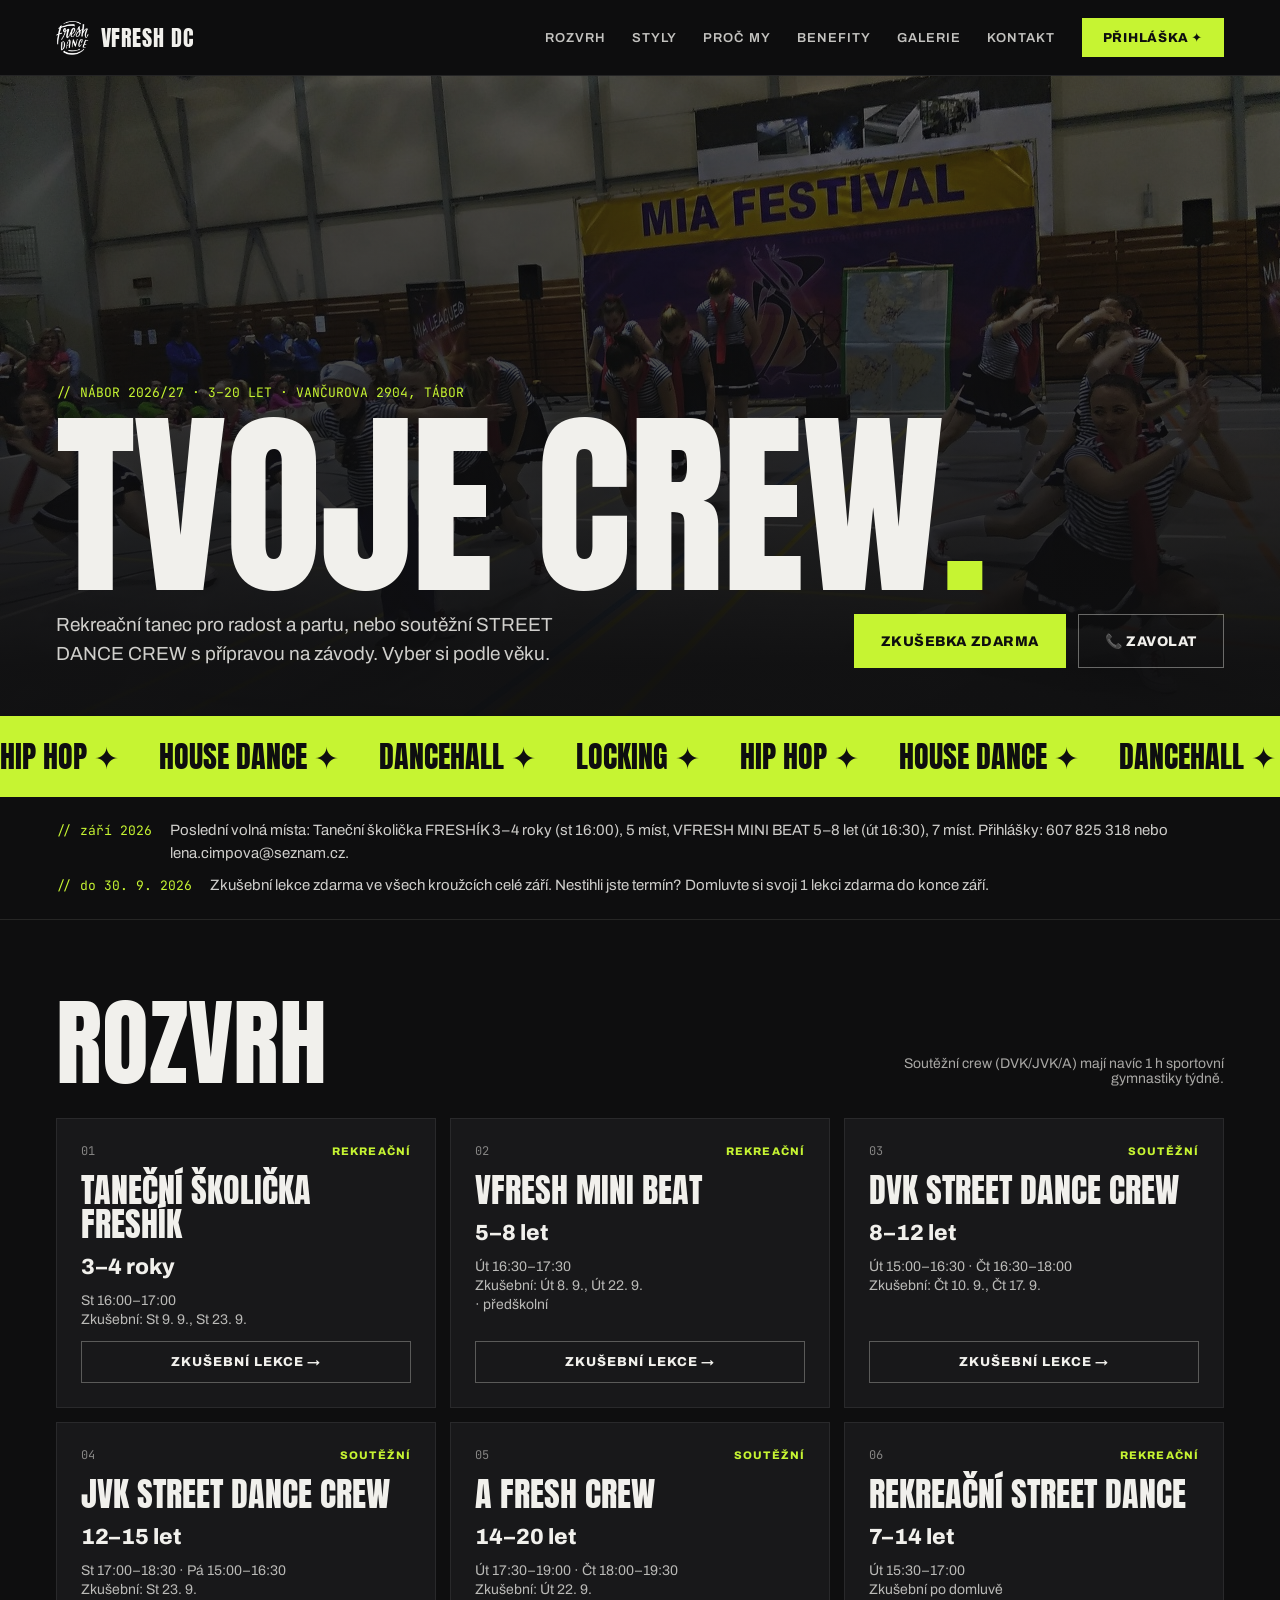
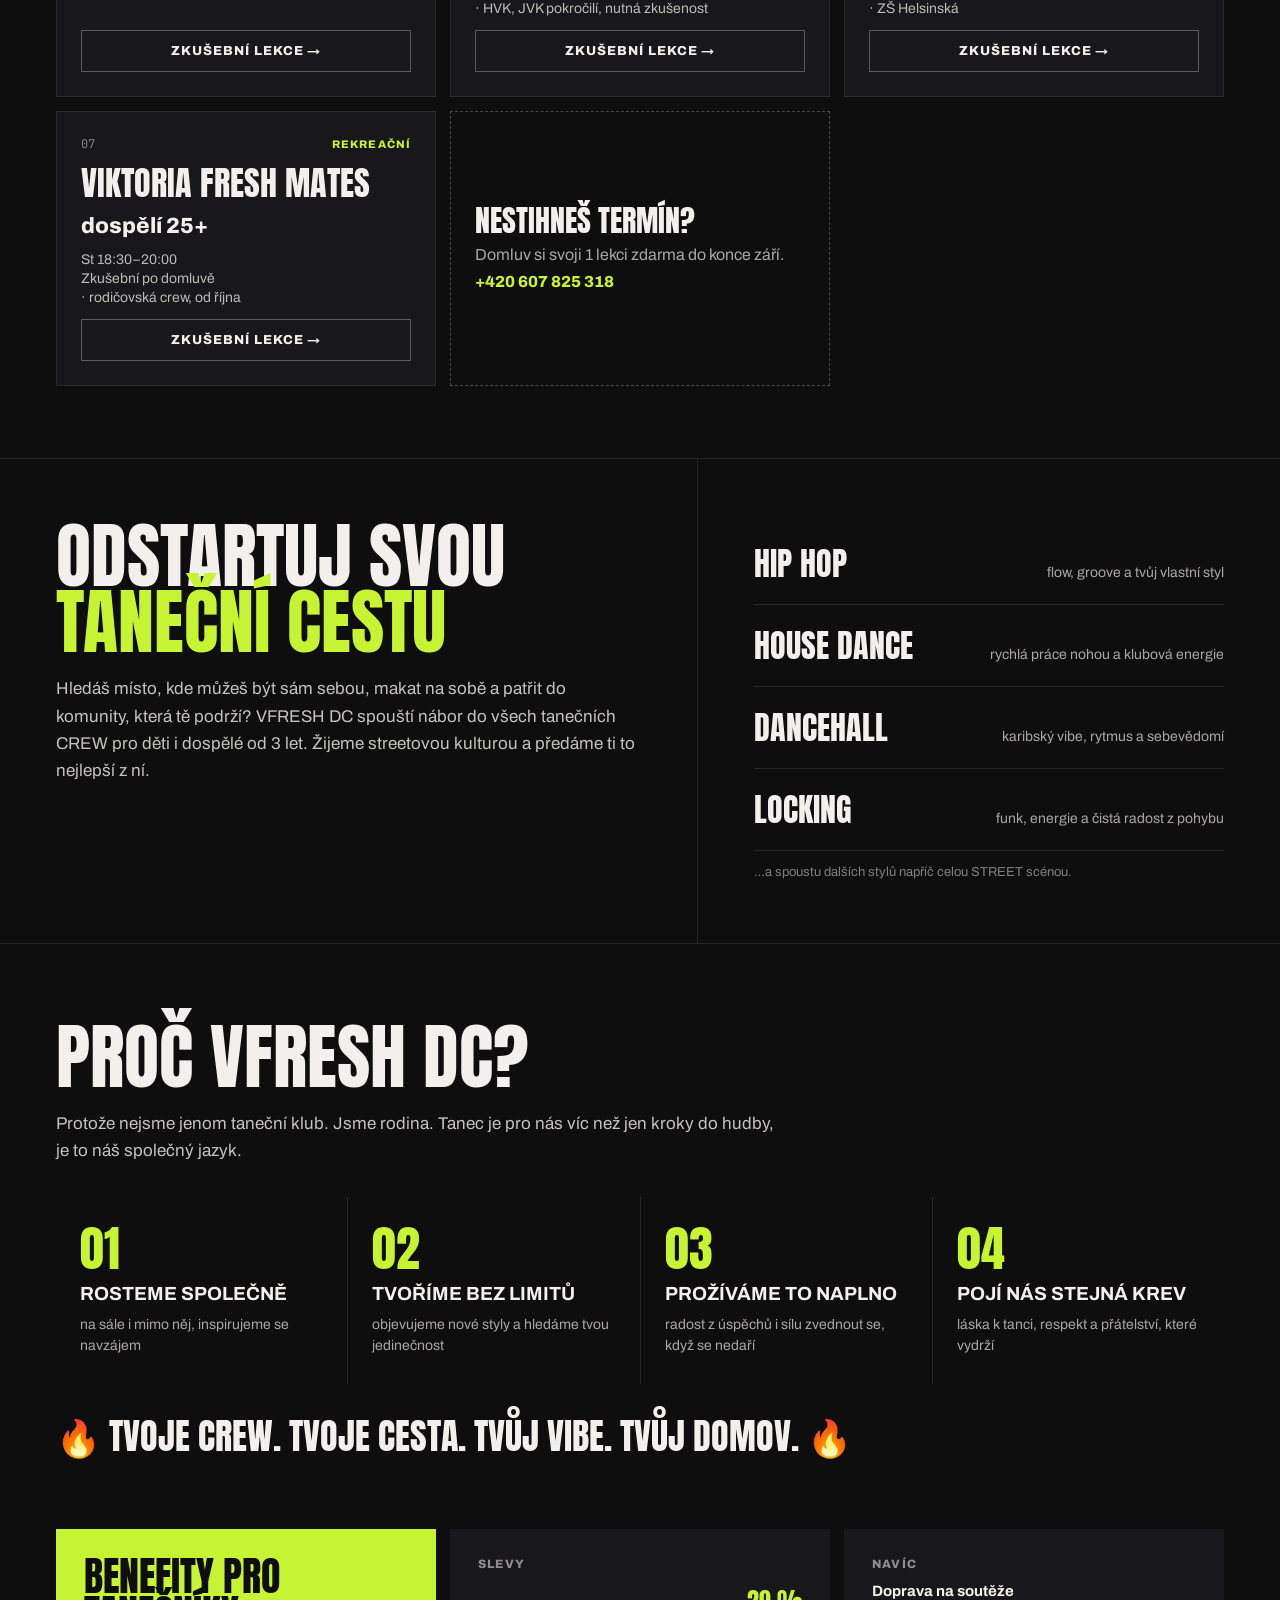
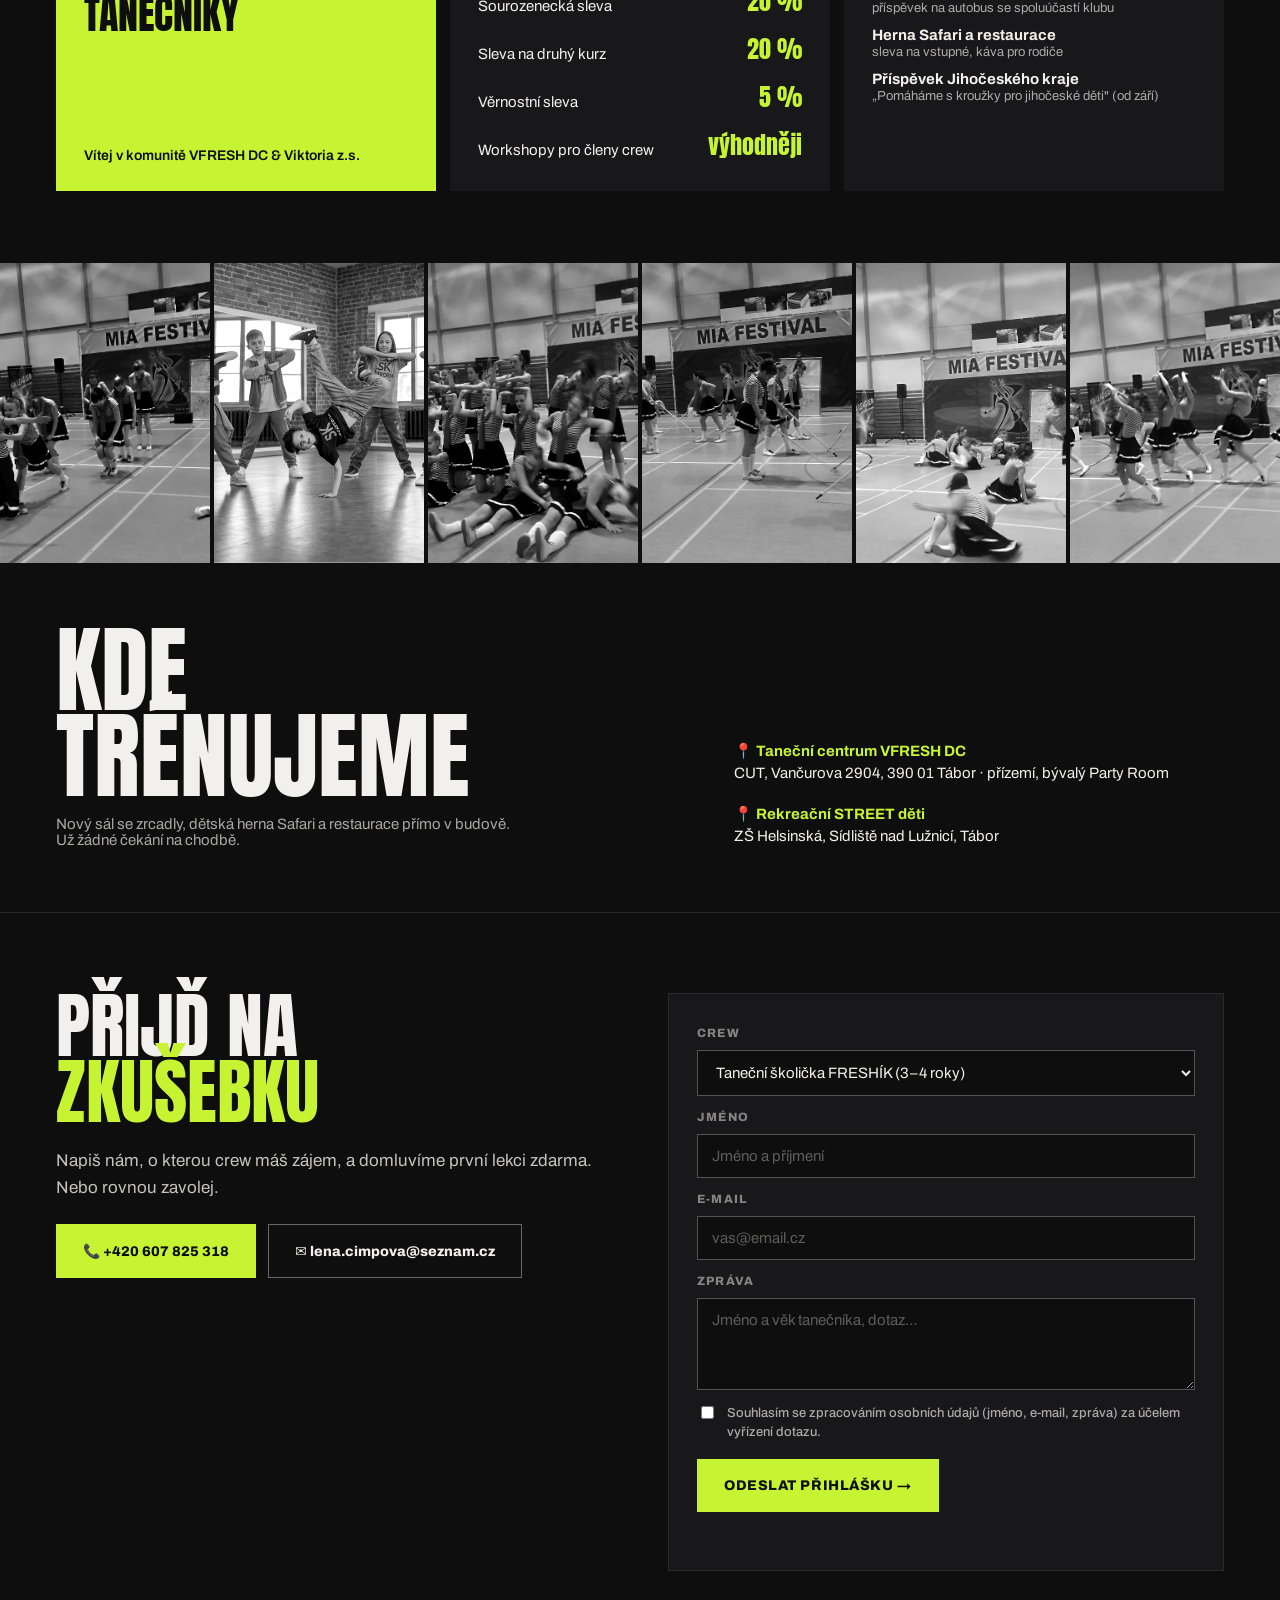
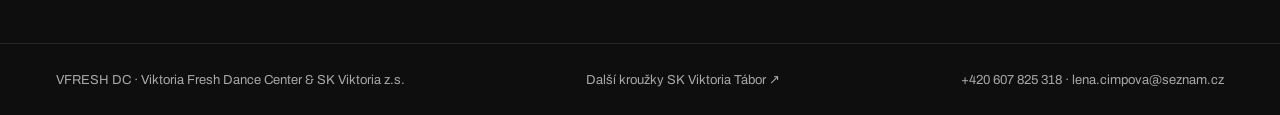
==== commit 0de41ac1: "Rebuild VFRESH DC as a one-page site following the Night Street design Replaces the copied multi-pag" ====
--- a/index.html
+++ b/index.html
@@ -3,37 +3,31 @@
 <head>
 <meta charset="UTF-8">
 <meta name="viewport" content="width=device-width, initial-scale=1">
-<title>VFRESH DC | taneční centrum & SK Viktoria Tábor</title>
-<meta name="description" content="VFRESH DC: street dance pro děti i dospělé od 3 let v Táboře. Plus sportovní gymnastika, Sportuj s VIKTORKOU, dramatický klub a Viktoriánek. Nová sezóna 2026/27, nábor právě probíhá.">
+<title>VFRESH DC | street dance Tábor · nábor 2026/27</title>
+<meta name="description" content="VFRESH DC, Viktoria Fresh Dance Center v Táboře: street dance pro děti i dospělé od 3 let. Rekreační kurzy i soutěžní STREET DANCE CREW, Hip Hop, House, Dancehall, Locking. Zkušební lekce zdarma.">
 <link rel="preconnect" href="https://fonts.googleapis.com">
 <link rel="preconnect" href="https://fonts.gstatic.com" crossorigin>
-<link href="https://fonts.googleapis.com/css2?family=Oswald:wght@500;600;700&family=Nunito:ital,wght@0,400;0,600;0,700;0,800;1,400&display=swap" rel="stylesheet">
-<link rel="stylesheet" href="css/style.css">
-<link href="https://fonts.googleapis.com/css2?family=Anton&family=JetBrains+Mono:wght@500;700&display=swap" rel="stylesheet">
-<link rel="stylesheet" href="css/night-street.css">
+<link href="https://fonts.googleapis.com/css2?family=Anton&family=Archivo:wght@400;500;600;700;800&family=JetBrains+Mono:wght@500;700&display=swap" rel="stylesheet">
+<link rel="stylesheet" href="css/vfresh.css">
 </head>
 <body>
 
-<header class="site-header">
-  <div class="wrap header-inner">
+<header class="nav">
+  <div class="wrap nav-inner">
     <a class="brand" href="#top">
-      <img class="brand-badge" src="assets/logo-freshdance.png" alt="Fresh Dance">
+      <img src="assets/logo-freshdance.png" alt="" class="brand-logo">
       <span class="brand-name">VFRESH DC</span>
     </a>
-
-    <nav class="main-nav" id="main-nav">
-      <a href="krouzky.html">Aktivity</a>
-      <a href="akce.html">Akce</a>
+    <nav class="nav-links" id="main-nav" aria-label="Hlavní menu">
       <a href="#rozvrh">Rozvrh</a>
-      <a href="gallery.html">Galerie</a>
-      <a href="#aktuality">Aktuality</a>
+      <a href="#styly">Styly</a>
+      <a href="#proc">Proč my</a>
+      <a href="#benefity">Benefity</a>
+      <a href="#galerie">Galerie</a>
       <a href="#kontakt">Kontakt</a>
-      <a href="tel:+420607825318" aria-label="Zavolat">📞 Zavolat</a>
-      <a href="mailto:lena.cimpova@seznam.cz" aria-label="Napsat e-mail">✉ E-mail</a>
-      <a class="btn btn-cta nav-cta" href="#kontakt">Přihláška <span aria-hidden="true">✦</span></a>
+      <a class="btn btn-lime nav-cta" href="#prihlaska">Přihláška ✦</a>
     </nav>
-
-    <button class="nav-toggle" id="nav-toggle" aria-expanded="false" aria-controls="main-nav" aria-label="Otevřít menu">
+    <button class="nav-toggle" id="nav-toggle" type="button" aria-expanded="false" aria-controls="main-nav" aria-label="Otevřít menu">
       <span></span><span></span><span></span>
     </button>
   </div>
@@ -42,217 +36,231 @@
 <main id="top">
 
   <section class="hero">
-    <div class="wrap hero-inner">
-      <span class="hero-eyebrow">NOVÁ SEZÓNA 2026/27 · NÁBOR PRÁVĚ PROBÍHÁ</span>
-      <h1>VFRESH<br><span>STREET DANCE</span></h1>
-      <p class="hero-lead">Tvoje crew. Tvoje cesta. Tvůj vibe. Street dance a taneční komunita pro děti i dospělé od 3 let, od první školičky po soutěžní crew. Přijď na zkušební lekci zdarma.</p>
-      <a class="btn btn-hero" href="#kontakt">Chci na zkušební lekci</a>
-    </div>
-  </section>
-
-
-  <section class="about" id="o-nas">
-    <div class="wrap about-grid">
-      <div class="about-photo">
-        <img src="assets/hero/kdo-jsme-tanecnice.jpg" alt="Tým VFRESH DC a SK Viktoria Tábor" loading="lazy">
-      </div>
-      <div class="about-text">
-        <h2>Kdo jsme</h2>
-        <p>Jsme SK Viktoria Tábor, klub s tradicí od roku 1990, jehož srdcem je dnes VFRESH DC. Tanec je pro nás víc než kroky do hudby, je to naše společná řeč a rodina, která drží pohromadě. V novém tanečním centru v srdci Tábora najdete i gymnastiku, divadlo a pohyb pro nejmenší se zkušenými lektory a prostorem růst od prvních krůčků po soutěžní pódia.</p>
-      </div>
-    </div>
-  </section>
-  <section class="courses" id="tanecni-kurzy">
+    <img class="hero-photo" src="assets/gallery/soutez-1.jpg" alt="">
+    <div class="hero-shade" aria-hidden="true"></div>
+    <div class="wrap hero-content">
+      <span class="mono lime">// NÁBOR 2026/27 · 3–20 LET · VANČUROVA 2904, TÁBOR</span>
+      <h1>Tvoje crew<span class="lime">.</span></h1>
+      <div class="hero-row">
+        <p>Rekreační tanec pro radost a partu, nebo soutěžní STREET DANCE CREW s přípravou na závody. Vyber si podle věku.</p>
+        <div class="hero-actions">
+          <a class="btn btn-lime" href="#prihlaska">Zkušebka zdarma</a>
+          <a class="btn btn-ghost" href="tel:+420607825318">📞 Zavolat</a>
+        </div>
+      </div>
+    </div>
+  </section>
+
+  <div class="marquee" aria-hidden="true">
+    <div class="marquee-track">
+      <span>Hip Hop ✦</span><span>House Dance ✦</span><span>Dancehall ✦</span><span>Locking ✦</span>
+      <span>Hip Hop ✦</span><span>House Dance ✦</span><span>Dancehall ✦</span><span>Locking ✦</span>
+      <span>Hip Hop ✦</span><span>House Dance ✦</span><span>Dancehall ✦</span><span>Locking ✦</span>
+      <span>Hip Hop ✦</span><span>House Dance ✦</span><span>Dancehall ✦</span><span>Locking ✦</span>
+    </div>
+  </div>
+
+  <!-- Aktuality z adminu (web vfresh), skryté když žádné nejsou -->
+  <section class="news" id="aktuality" hidden>
+    <div class="wrap news-list" id="news-list"></div>
+  </section>
+
+  <section class="section" id="rozvrh">
     <div class="wrap">
       <div class="section-head">
-        <h2>Taneční kurzy VFRESH DC</h2>
-        <a class="link-more" href="krouzky.html#tanecni-kurzy">Všechny aktivity →</a>
-      </div>
-      <div class="courses-grid" id="courses-grid-preview-vfresh"></div>
-    </div>
-  </section>
-  <section class="courses" id="volnocasove-aktivity">
+        <h2 class="display-xl">Rozvrh</h2>
+        <span class="muted">Soutěžní crew (DVK/JVK/A) mají navíc 1 h sportovní gymnastiky týdně.</span>
+      </div>
+      <div class="crew-grid">
+        <article class="crew">
+          <div class="crew-top"><span class="mono dim">01</span><span class="crew-tag">Rekreační</span></div>
+          <h3>Taneční školička FRESHÍK</h3>
+          <span class="crew-age">3–4 roky</span>
+          <div class="crew-info"><span>St 16:00–17:00</span><span>Zkušební: St 9. 9., St 23. 9.</span></div>
+          <button class="btn btn-outline crew-cta" type="button" data-crew="Taneční školička FRESHÍK (3–4 roky)">Zkušební lekce →</button>
+        </article>
+        <article class="crew">
+          <div class="crew-top"><span class="mono dim">02</span><span class="crew-tag">Rekreační</span></div>
+          <h3>VFresh Mini Beat</h3>
+          <span class="crew-age">5–8 let</span>
+          <div class="crew-info"><span>Út 16:30–17:30</span><span>Zkušební: Út 8. 9., Út 22. 9.</span><span>· předškolní</span></div>
+          <button class="btn btn-outline crew-cta" type="button" data-crew="VFresh Mini Beat (5–8 let)">Zkušební lekce →</button>
+        </article>
+        <article class="crew">
+          <div class="crew-top"><span class="mono dim">03</span><span class="crew-tag">Soutěžní</span></div>
+          <h3>DVK Street Dance Crew</h3>
+          <span class="crew-age">8–12 let</span>
+          <div class="crew-info"><span>Út 15:00–16:30 · Čt 16:30–18:00</span><span>Zkušební: Čt 10. 9., Čt 17. 9.</span></div>
+          <button class="btn btn-outline crew-cta" type="button" data-crew="DVK Street Dance Crew (8–12 let)">Zkušební lekce →</button>
+        </article>
+        <article class="crew">
+          <div class="crew-top"><span class="mono dim">04</span><span class="crew-tag">Soutěžní</span></div>
+          <h3>JVK Street Dance Crew</h3>
+          <span class="crew-age">12–15 let</span>
+          <div class="crew-info"><span>St 17:00–18:30 · Pá 15:00–16:30</span><span>Zkušební: St 23. 9.</span></div>
+          <button class="btn btn-outline crew-cta" type="button" data-crew="JVK Street Dance Crew (12–15 let)">Zkušební lekce →</button>
+        </article>
+        <article class="crew">
+          <div class="crew-top"><span class="mono dim">05</span><span class="crew-tag">Soutěžní</span></div>
+          <h3>A Fresh Crew</h3>
+          <span class="crew-age">14–20 let</span>
+          <div class="crew-info"><span>Út 17:30–19:00 · Čt 18:00–19:30</span><span>Zkušební: Út 22. 9.</span><span>· HVK, JVK pokročilí, nutná zkušenost</span></div>
+          <button class="btn btn-outline crew-cta" type="button" data-crew="A Fresh Crew (14–20 let)">Zkušební lekce →</button>
+        </article>
+        <article class="crew">
+          <div class="crew-top"><span class="mono dim">06</span><span class="crew-tag">Rekreační</span></div>
+          <h3>Rekreační STREET DANCE</h3>
+          <span class="crew-age">7–14 let</span>
+          <div class="crew-info"><span>Út 15:30–17:00</span><span>Zkušební po domluvě</span><span>· ZŠ Helsinská</span></div>
+          <button class="btn btn-outline crew-cta" type="button" data-crew="Rekreační STREET DANCE (7–14 let)">Zkušební lekce →</button>
+        </article>
+        <article class="crew">
+          <div class="crew-top"><span class="mono dim">07</span><span class="crew-tag">Rekreační</span></div>
+          <h3>Viktoria Fresh Mates</h3>
+          <span class="crew-age">dospělí 25+</span>
+          <div class="crew-info"><span>St 18:30–20:00</span><span>Zkušební po domluvě</span><span>· rodičovská crew, od října</span></div>
+          <button class="btn btn-outline crew-cta" type="button" data-crew="Viktoria Fresh Mates (dospělí 25+)">Zkušební lekce →</button>
+        </article>
+        <div class="crew crew-note">
+          <h3>Nestihneš termín?</h3>
+          <span class="muted">Domluv si svoji 1 lekci zdarma do konce září.</span>
+          <a class="lime strong" href="tel:+420607825318">+420 607 825 318</a>
+        </div>
+      </div>
+    </div>
+  </section>
+
+  <section class="split" id="styly">
+    <div class="split-left">
+      <h2 class="display-l">Odstartuj svou<br><span class="lime">taneční cestu</span></h2>
+      <p class="lead">Hledáš místo, kde můžeš být sám sebou, makat na sobě a patřit do komunity, která tě podrží? VFRESH DC spouští nábor do všech tanečních CREW pro děti i dospělé od 3 let. Žijeme streetovou kulturou a předáme ti to nejlepší z ní.</p>
+    </div>
+    <div class="split-right">
+      <div class="style-row"><span class="style-name">Hip Hop</span><span class="muted">flow, groove a tvůj vlastní styl</span></div>
+      <div class="style-row"><span class="style-name">House Dance</span><span class="muted">rychlá práce nohou a klubová energie</span></div>
+      <div class="style-row"><span class="style-name">Dancehall</span><span class="muted">karibský vibe, rytmus a sebevědomí</span></div>
+      <div class="style-row"><span class="style-name">Locking</span><span class="muted">funk, energie a čistá radost z pohybu</span></div>
+      <span class="small dim">…a spoustu dalších stylů napříč celou STREET scénou.</span>
+    </div>
+  </section>
+
+  <section class="section section-line" id="proc">
     <div class="wrap">
-      <div class="section-head">
-        <h2>Volnočasové aktivity</h2>
-        <a class="link-more" href="krouzky.html#volnocasove-aktivity">Všechny aktivity →</a>
-      </div>
-      <div class="courses-grid" id="courses-grid-preview-volnocas"></div>
-    </div>
-  </section>
-  <section class="events" id="akce">
-    <div class="wrap">
-      <div class="section-head">
-        <h2>Akce</h2>
-        <a class="link-more" href="akce.html">Všechny akce →</a>
-      </div>
-      <div class="events-grid" id="events-grid-preview"></div>
-    </div>
-  </section>
-
-  <section class="timetable" id="rozvrh">
-    <div class="wrap">
-      <p class="kicker">Rozvrh 2026/27</p>
-      <h2>Kdy trénujeme</h2>
-      <div class="tt-filters" role="group" aria-label="Filtr rozvrhu">
-        <button type="button" class="tt-filter active" data-tt-filter="all">Vše</button>
-        <button type="button" class="tt-filter tt-vfresh" data-tt-filter="vfresh"><i aria-hidden="true"></i>VFRESH DC</button>
-        <button type="button" class="tt-filter tt-zumba" data-tt-filter="zumba"><i aria-hidden="true"></i>Zumba &amp; Dance</button>
-        <button type="button" class="tt-filter tt-volnocas" data-tt-filter="volnocas"><i aria-hidden="true"></i>Volnočasové aktivity</button>
-      </div>
-      <div class="tt-week" id="tt-week"></div>
-      <p class="tt-foot">Pokud není uvedeno jinak, trénujeme v Centru Univerzita Tábor, Vančurova 2904. Zkušební lekce zdarma celé září. <a href="#kontakt">Napište nám →</a></p>
-    </div>
-  </section>
-
-  <section class="news-section" id="aktuality">
-    <div class="wrap">
-      <div class="section-head">
-        <h2>Aktuality</h2>
-      </div>
-      <div class="news-grid" id="alerts-list"></div>
-    </div>
-  </section>
-
-  <section class="benefits" id="benefity">
-    <div class="wrap">
-      <p class="kicker">Pro členy</p>
-      <div class="section-head">
-        <h2>Vyplatí se být s námi</h2>
-      </div>
-      <p class="detail-lead" style="margin-top:0;color:rgba(255,255,255,.78)">Vítej v komunitě VFRESH DC &amp; Viktoria z.s. Členství se vyplatí celé rodině.</p>
-      <div class="benefit-groups">
-        <div class="benefit-group benefit-group-purple">
-          <h3>Tanečníci VFRESH DC</h3>
-          <div class="benefit-chips">
-          <div class="benefit-chip">
-            <span class="benefit-icon" aria-hidden="true"><svg viewBox="0 0 24 24" fill="none" stroke="currentColor" stroke-width="2" stroke-linecap="round" stroke-linejoin="round"><path d="M16 21v-2a4 4 0 0 0-4-4H6a4 4 0 0 0-4 4v2"/><circle cx="9" cy="7" r="4"/><path d="M22 21v-2a4 4 0 0 0-3-3.87"/><path d="M16 3.13a4 4 0 0 1 0 7.75"/></svg></span>
-            <span class="benefit-value">20 %</span>
-            <span class="benefit-label">Sourozenecká sleva</span>
-          </div>
-          <div class="benefit-chip">
-            <span class="benefit-icon" aria-hidden="true"><svg viewBox="0 0 24 24" fill="none" stroke="currentColor" stroke-width="2" stroke-linecap="round" stroke-linejoin="round"><path d="m12.83 2.18a2 2 0 0 0-1.66 0L2.6 6.08a1 1 0 0 0 0 1.83l8.58 3.91a2 2 0 0 0 1.66 0l8.58-3.9a1 1 0 0 0 0-1.83Z"/><path d="m6.08 9.5-3.5 1.6a1 1 0 0 0 0 1.81l8.6 3.91a2 2 0 0 0 1.65 0l8.58-3.9a1 1 0 0 0 0-1.83l-3.5-1.59"/><path d="m6.08 14.5-3.5 1.6a1 1 0 0 0 0 1.81l8.6 3.91a2 2 0 0 0 1.65 0l8.58-3.9a1 1 0 0 0 0-1.83l-3.5-1.59"/></svg></span>
-            <span class="benefit-value">20 %</span>
-            <span class="benefit-label">Sleva na druhý kurz</span>
-          </div>
-          <div class="benefit-chip">
-            <span class="benefit-icon" aria-hidden="true"><svg viewBox="0 0 24 24" fill="none" stroke="currentColor" stroke-width="2" stroke-linecap="round" stroke-linejoin="round"><path d="M11.525 2.295a.53.53 0 0 1 .95 0l2.31 4.679a2.123 2.123 0 0 0 1.595 1.16l5.166.756a.53.53 0 0 1 .294.904l-3.736 3.638a2.123 2.123 0 0 0-.611 1.878l.882 5.14a.53.53 0 0 1-.771.56l-4.618-2.428a2.122 2.122 0 0 0-1.973 0L6.396 21.01a.53.53 0 0 1-.77-.56l.881-5.139a2.122 2.122 0 0 0-.611-1.879L2.16 9.795a.53.53 0 0 1 .294-.906l5.165-.755a2.122 2.122 0 0 0 1.597-1.16z"/></svg></span>
-            <span class="benefit-value">5 %</span>
-            <span class="benefit-label">Věrnostní sleva</span>
-          </div>
-          <div class="benefit-chip">
-            <span class="benefit-icon" aria-hidden="true"><svg viewBox="0 0 24 24" fill="none" stroke="currentColor" stroke-width="2" stroke-linecap="round" stroke-linejoin="round"><rect x="3" y="6" width="18" height="10" rx="2"/><path d="M3 12h18"/><path d="M7 6V4"/><path d="M17 6V4"/><circle cx="7.5" cy="18" r="1.5"/><circle cx="16.5" cy="18" r="1.5"/></svg></span>
-            <span class="benefit-value">Příspěvek</span>
-            <span class="benefit-label">Doprava na soutěže</span>
-          </div>
-          <div class="benefit-chip">
-            <span class="benefit-icon" aria-hidden="true"><svg viewBox="0 0 24 24" fill="none" stroke="currentColor" stroke-width="2" stroke-linecap="round" stroke-linejoin="round"><path d="M17 3a2.85 2.83 0 1 1 4 4L7.5 20.5 2 22l1.5-5.5Z"/><path d="m15 5 4 4"/></svg></span>
-            <span class="benefit-value">Sleva</span>
-            <span class="benefit-label">Workshopy</span>
-          </div>
-          <div class="benefit-chip">
-            <span class="benefit-icon" aria-hidden="true"><svg viewBox="0 0 24 24" fill="none" stroke="currentColor" stroke-width="2" stroke-linecap="round" stroke-linejoin="round"><rect x="3" y="8" width="18" height="4" rx="1"/><path d="M12 8v13"/><path d="M19 12v7a2 2 0 0 1-2 2H7a2 2 0 0 1-2-2v-7"/><path d="M7.5 8a2.5 2.5 0 0 1 0-5C11 3 12 8 12 8"/><path d="M16.5 8a2.5 2.5 0 0 0 0-5C13 3 12 8 12 8"/></svg></span>
-            <span class="benefit-value">Sleva</span>
-            <span class="benefit-label">Herna Safari a restaurace</span>
-          </div>
-          </div>
+      <h2 class="display-l">Proč VFRESH DC?</h2>
+      <p class="lead proc-lead">Protože nejsme jenom taneční klub. Jsme rodina. Tanec je pro nás víc než jen kroky do hudby, je to náš společný jazyk.</p>
+      <div class="why-grid">
+        <div class="why"><span class="why-num">01</span><b>Rosteme společně</b><span class="muted">na sále i mimo něj, inspirujeme se navzájem</span></div>
+        <div class="why"><span class="why-num">02</span><b>Tvoříme bez limitů</b><span class="muted">objevujeme nové styly a hledáme tvou jedinečnost</span></div>
+        <div class="why"><span class="why-num">03</span><b>Prožíváme to naplno</b><span class="muted">radost z úspěchů i sílu zvednout se, když se nedaří</span></div>
+        <div class="why"><span class="why-num">04</span><b>Pojí nás stejná krev</b><span class="muted">láska k tanci, respekt a přátelství, které vydrží</span></div>
+      </div>
+      <p class="slogan">🔥 Tvoje crew. Tvoje cesta. Tvůj vibe. Tvůj domov. 🔥</p>
+    </div>
+  </section>
+
+  <section class="section section-tight" id="benefity">
+    <div class="wrap benefit-grid">
+      <div class="benefit-lead">
+        <span class="display-m">Benefity pro tanečníky</span>
+        <span class="strong-sm">Vítej v komunitě VFRESH DC &amp; Viktoria z.s.</span>
+      </div>
+      <div class="benefit-card">
+        <span class="label">Slevy</span>
+        <div class="benefit-row"><span>Sourozenecká sleva</span><b>20 %</b></div>
+        <div class="benefit-row"><span>Sleva na druhý kurz</span><b>20 %</b></div>
+        <div class="benefit-row"><span>Věrnostní sleva</span><b>5 %</b></div>
+        <div class="benefit-row"><span>Workshopy pro členy crew</span><b>výhodněji</b></div>
+      </div>
+      <div class="benefit-card">
+        <span class="label">Navíc</span>
+        <div class="benefit-item"><b>Doprava na soutěže</b><span class="muted">příspěvek na autobus se spoluúčastí klubu</span></div>
+        <div class="benefit-item"><b>Herna Safari a restaurace</b><span class="muted">sleva na vstupné, káva pro rodiče</span></div>
+        <div class="benefit-item"><b>Příspěvek Jihočeského kraje</b><span class="muted">„Pomáháme s kroužky pro jihočeské děti" (od září)</span></div>
+      </div>
+    </div>
+  </section>
+
+  <!-- Galerie z adminu (vik_gallery, web vfresh), kliknutím se otevře lightbox -->
+  <section class="gallery" id="galerie" aria-label="Fotky a videa">
+    <div class="gallery-strip" id="gallery-strip"></div>
+  </section>
+
+  <section class="section where" id="kontakt">
+    <div class="wrap where-grid">
+      <div class="where-left">
+        <h2 class="display-xl">Kde<br>trénujeme</h2>
+        <span class="muted">Nový sál se zrcadly, dětská herna Safari a restaurace přímo v budově. Už žádné čekání na chodbě.</span>
+      </div>
+      <div class="where-right">
+        <div><b class="lime">📍 Taneční centrum VFRESH DC</b><br>CUT, Vančurova 2904, 390 01 Tábor · přízemí, bývalý Party Room</div>
+        <div><b class="lime">📍 Rekreační STREET děti</b><br>ZŠ Helsinská, Sídliště nad Lužnicí, Tábor</div>
+      </div>
+    </div>
+  </section>
+
+  <section class="section section-line" id="prihlaska">
+    <div class="wrap signup-grid">
+      <div class="signup-left">
+        <h2 class="display-l">Přijď na<br><span class="lime">zkušebku</span></h2>
+        <p class="lead">Napiš nám, o kterou crew máš zájem, a domluvíme první lekci zdarma. Nebo rovnou zavolej.</p>
+        <div class="signup-contacts">
+          <a class="btn btn-lime" href="tel:+420607825318">📞 +420 607 825 318</a>
+          <a class="btn btn-ghost" href="mailto:lena.cimpova@seznam.cz">✉ lena.cimpova@seznam.cz</a>
         </div>
-        <div class="benefit-group benefit-group-teal">
-          <h3>Členové Viktoria z.s.</h3>
-          <div class="benefit-chips">
-          <div class="benefit-chip">
-            <span class="benefit-icon" aria-hidden="true"><svg viewBox="0 0 24 24" fill="none" stroke="currentColor" stroke-width="2" stroke-linecap="round" stroke-linejoin="round"><path d="M16 21v-2a4 4 0 0 0-4-4H6a4 4 0 0 0-4 4v2"/><circle cx="9" cy="7" r="4"/><path d="M22 21v-2a4 4 0 0 0-3-3.87"/><path d="M16 3.13a4 4 0 0 1 0 7.75"/></svg></span>
-            <span class="benefit-value">20 %</span>
-            <span class="benefit-label">Sourozenecká sleva</span>
-          </div>
-          <div class="benefit-chip">
-            <span class="benefit-icon" aria-hidden="true"><svg viewBox="0 0 24 24" fill="none" stroke="currentColor" stroke-width="2" stroke-linecap="round" stroke-linejoin="round"><path d="m12.83 2.18a2 2 0 0 0-1.66 0L2.6 6.08a1 1 0 0 0 0 1.83l8.58 3.91a2 2 0 0 0 1.66 0l8.58-3.9a1 1 0 0 0 0-1.83Z"/><path d="m6.08 9.5-3.5 1.6a1 1 0 0 0 0 1.81l8.6 3.91a2 2 0 0 0 1.65 0l8.58-3.9a1 1 0 0 0 0-1.83l-3.5-1.59"/><path d="m6.08 14.5-3.5 1.6a1 1 0 0 0 0 1.81l8.6 3.91a2 2 0 0 0 1.65 0l8.58-3.9a1 1 0 0 0 0-1.83l-3.5-1.59"/></svg></span>
-            <span class="benefit-value">20 %</span>
-            <span class="benefit-label">Sleva na druhý kurz</span>
-          </div>
-          <div class="benefit-chip">
-            <span class="benefit-icon" aria-hidden="true"><svg viewBox="0 0 24 24" fill="none" stroke="currentColor" stroke-width="2" stroke-linecap="round" stroke-linejoin="round"><path d="M9 18V5l12-2v13"/><circle cx="6" cy="18" r="3"/><circle cx="18" cy="16" r="3"/></svg></span>
-            <span class="benefit-value">20 %</span>
-            <span class="benefit-label">Lekce Zumba &amp; Dance</span>
-          </div>
-          <div class="benefit-chip">
-            <span class="benefit-icon" aria-hidden="true"><svg viewBox="0 0 24 24" fill="none" stroke="currentColor" stroke-width="2" stroke-linecap="round" stroke-linejoin="round"><path d="M9.937 15.5A2 2 0 0 0 8.5 14.063l-6.135-1.582a.5.5 0 0 1 0-.962L8.5 9.936A2 2 0 0 0 9.937 8.5l1.582-6.135a.5.5 0 0 1 .963 0L14.063 8.5A2 2 0 0 0 15.5 9.937l6.135 1.581a.5.5 0 0 1 0 .964L15.5 14.063a2 2 0 0 0-1.437 1.437l-1.582 6.135a.5.5 0 0 1-.963 0z"/><path d="M20 3v4"/><path d="M22 5h-4"/><path d="M4 17v2"/><path d="M5 18H3"/></svg></span>
-            <span class="benefit-value">20 %</span>
-            <span class="benefit-label">Masáže</span>
-          </div>
-          <div class="benefit-chip">
-            <span class="benefit-icon" aria-hidden="true"><svg viewBox="0 0 24 24" fill="none" stroke="currentColor" stroke-width="2" stroke-linecap="round" stroke-linejoin="round"><path d="M3.5 21 14 3"/><path d="M20.5 21 10 3"/><path d="M15.5 21 12 15l-3.5 6"/><path d="M2 21h20"/></svg></span>
-            <span class="benefit-value">15 %</span>
-            <span class="benefit-label">Příměstské pobyty a akce</span>
-          </div>
-          <div class="benefit-chip">
-            <span class="benefit-icon" aria-hidden="true"><svg viewBox="0 0 24 24" fill="none" stroke="currentColor" stroke-width="2" stroke-linecap="round" stroke-linejoin="round"><rect x="3" y="8" width="18" height="4" rx="1"/><path d="M12 8v13"/><path d="M19 12v7a2 2 0 0 1-2 2H7a2 2 0 0 1-2-2v-7"/><path d="M7.5 8a2.5 2.5 0 0 1 0-5C11 3 12 8 12 8"/><path d="M16.5 8a2.5 2.5 0 0 0 0-5C13 3 12 8 12 8"/></svg></span>
-            <span class="benefit-value">Sleva</span>
-            <span class="benefit-label">Herna Safari a restaurace</span>
-          </div>
-          </div>
-        </div>
-      </div>
-      <p class="benefit-ribbon"><svg viewBox="0 0 24 24" fill="none" stroke="currentColor" stroke-width="2" stroke-linecap="round" stroke-linejoin="round" aria-hidden="true"><line x1="3" x2="21" y1="22" y2="22"/><line x1="6" x2="6" y1="18" y2="11"/><line x1="10" x2="10" y1="18" y2="11"/><line x1="14" x2="14" y1="18" y2="11"/><line x1="18" x2="18" y1="18" y2="11"/><polygon points="12 2 20 7 4 7"/></svg>Od září navíc lze čerpat příspěvek Jihočeského kraje „Pomáháme s kroužky pro jihočeské děti".</p>
-    </div>
-  </section>
-  <section class="contact" id="kontakt">
-    <div class="wrap">
-      <p class="kicker">Máte dotaz?</p>
-      <h2>Ozvěte se nám</h2>
-      <div class="contact-grid">
-      <div class="contact-info">
-        <div class="contact-card">
-          <p>Máte dotaz ke kroužku, přihlášce nebo zkušebnímu tréninku? Ozveme se co nejdřív.</p>
-          <ul class="contact-details">
-            <li><span class="contact-icon" aria-hidden="true"><svg viewBox="0 0 24 24" fill="none" stroke="currentColor" stroke-width="2" stroke-linecap="round" stroke-linejoin="round"><path d="M13.832 16.568a1 1 0 0 0 1.213-.303l.355-.465A2 2 0 0 1 17 15h3a2 2 0 0 1 2 2v3a2 2 0 0 1-2 2A18 18 0 0 1 2 4a2 2 0 0 1 2-2h3a2 2 0 0 1 2 2v3a2 2 0 0 1-.8 1.6l-.468.351a1 1 0 0 0-.292 1.233 14 14 0 0 0 6.392 6.384"/></svg></span><a href="tel:+420607825318">+420 607 825 318</a></li>
-            <li><span class="contact-icon" aria-hidden="true"><svg viewBox="0 0 24 24" fill="none" stroke="currentColor" stroke-width="2" stroke-linecap="round" stroke-linejoin="round"><rect width="20" height="16" x="2" y="4" rx="2"/><path d="m22 7-8.97 5.7a1.94 1.94 0 0 1-2.06 0L2 7"/></svg></span><a href="mailto:lena.cimpova@seznam.cz">lena.cimpova@seznam.cz</a></li>
-            <li><span class="contact-icon" aria-hidden="true"><svg viewBox="0 0 24 24" fill="none" stroke="currentColor" stroke-width="2" stroke-linecap="round" stroke-linejoin="round"><path d="M20 10c0 4.993-5.539 10.193-7.399 11.799a1 1 0 0 1-1.202 0C9.539 20.193 4 14.993 4 10a8 8 0 0 1 16 0"/><circle cx="12" cy="10" r="3"/></svg></span><span>VFRESH DC &amp; SK Viktoria z.s., Centrum Univerzita Tábor, Vančurova 2904 (přízemí, bývalý Party Room)</span></li>
-          </ul>
-        </div>
-      </div>
-
-      <form class="contact-form" id="contact-form" novalidate>
+      </div>
+
+      <form class="signup-form" id="contact-form" novalidate>
+        <label for="f-category">Crew</label>
+        <select id="f-category" name="category">
+          <option value="Taneční školička FRESHÍK (3–4 roky)">Taneční školička FRESHÍK (3–4 roky)</option>
+          <option value="VFresh Mini Beat (5–8 let)">VFresh Mini Beat (5–8 let)</option>
+          <option value="DVK Street Dance Crew (8–12 let)">DVK Street Dance Crew (8–12 let)</option>
+          <option value="JVK Street Dance Crew (12–15 let)">JVK Street Dance Crew (12–15 let)</option>
+          <option value="A Fresh Crew (14–20 let)">A Fresh Crew (14–20 let)</option>
+          <option value="Rekreační STREET DANCE (7–14 let)">Rekreační STREET DANCE (7–14 let)</option>
+          <option value="Viktoria Fresh Mates (dospělí 25+)">Viktoria Fresh Mates (dospělí 25+)</option>
+          <option value="Jiné">Jiný dotaz</option>
+        </select>
+
         <label for="f-name">Jméno</label>
         <input id="f-name" name="name" type="text" placeholder="Jméno a příjmení" maxlength="150" required>
 
-        <label for="f-category">Kategorie dotazu</label>
-        <select id="f-category" name="category">
-          <option value="Jiné">Jiné</option>
-        </select>
-
-        <label for="f-email">E-mailová adresa</label>
+        <label for="f-email">E-mail</label>
         <input id="f-email" name="email" type="email" placeholder="vas@email.cz" required>
 
-        <label for="f-message">Vaše zpráva</label>
-        <textarea id="f-message" name="message" rows="4" placeholder="Napište nám pár slov…" maxlength="3000" required></textarea>
-
-        <label class="form-consent" for="f-consent">
+        <label for="f-message">Zpráva</label>
+        <textarea id="f-message" name="message" rows="4" placeholder="Jméno a věk tanečníka, dotaz…" maxlength="3000" required></textarea>
+
+        <label class="consent" for="f-consent">
           <input id="f-consent" name="consent" type="checkbox" required>
           <span>Souhlasím se zpracováním osobních údajů (jméno, e-mail, zpráva) za účelem vyřízení dotazu.</span>
         </label>
 
-        <button class="btn btn-submit" type="submit">Odeslat</button>
+        <button class="btn btn-lime" type="submit">Odeslat přihlášku →</button>
         <p class="form-note" id="form-note" role="status" aria-live="polite"></p>
       </form>
-      </div>
     </div>
   </section>
 
 </main>
 
-<footer class="site-footer">
+<footer class="footer">
   <div class="wrap footer-inner">
-    <span>VFRESH DC · Viktoria Fresh Dance Center &amp; SK Viktoria z.s. · +420 607 825 318 · lena.cimpova@seznam.cz</span>
-    <span>© 2026 SK Viktoria Tábor</span>
+    <span>VFRESH DC · Viktoria Fresh Dance Center &amp; SK Viktoria z.s.</span>
+    <a href="https://www.viktoria-tabor.cz/" data-vt-site-link="viktoria">Další kroužky SK Viktoria Tábor ↗</a>
+    <span><a href="tel:+420607825318">+420 607 825 318</a> · <a href="mailto:lena.cimpova@seznam.cz">lena.cimpova@seznam.cz</a></span>
   </div>
 </footer>
 
-<script src="js/icons.js"></script>
+<div class="lightbox" id="lightbox" role="dialog" aria-modal="true" aria-label="Fotka">
+  <button class="lb-btn lb-close" id="lightbox-close" type="button" aria-label="Zavřít">✕</button>
+  <button class="lb-btn lb-prev" id="lightbox-prev" type="button" aria-label="Předchozí">‹</button>
+  <figure class="lb-media" id="lightbox-media"></figure>
+  <button class="lb-btn lb-next" id="lightbox-next" type="button" aria-label="Další">›</button>
+</div>
+
 <script src="js/seed.js"></script>
 <script src="js/store.js"></script>
-<script src="js/script.js"></script>
-<script src="js/render-public.js"></script>
-<script src="js/theme-switcher.js"></script>
+<script src="js/vfresh.js"></script>
 </body>
 </html>
--- a/css/vfresh.css
+++ b/css/vfresh.css
@@ -0,0 +1,239 @@
+/*
+  VFRESH DC: one-page web podle návrhu „Noční street" (1b):
+  tmavé pozadí, neonová lime, Anton na nadpisy, Archivo na text, JetBrains Mono
+  na drobné popisky, ostré rohy. Barvy a písma se mění přes tokeny níže.
+*/
+:root{
+  --bg:#0e0e0f;
+  --card:#18181a;
+  --text:#f1f0ec;
+  --lime:#c6f432;              /* ≈ oklch(0.9 0.2 128) z návrhu */
+  --line:rgba(241,240,236,.1);
+  --line-strong:rgba(241,240,236,.3);
+  --muted:rgba(241,240,236,.68);
+  --dim:rgba(241,240,236,.5);
+  --pad:56px;
+  --display:'Anton',Impact,sans-serif;
+  --body:'Archivo',system-ui,sans-serif;
+  --mono:'JetBrains Mono',ui-monospace,monospace;
+}
+
+*{box-sizing:border-box}
+html{scroll-behavior:smooth;scroll-padding-top:80px}
+body{margin:0;background:var(--bg);color:var(--text);font-family:var(--body);-webkit-font-smoothing:antialiased}
+h1,h2,h3,p{margin:0}
+a{color:inherit;text-decoration:none}
+img{max-width:100%;display:block}
+button{font:inherit}
+.wrap{max-width:1280px;margin:0 auto;padding:0 var(--pad)}
+
+.lime{color:var(--lime)}
+.muted{color:var(--muted)}
+.dim{color:var(--dim)}
+.mono{font-family:var(--mono);font-size:13px}
+.small{font-size:13px}
+.strong{font-weight:800}
+.lead{font-size:17px;line-height:1.6;color:rgba(241,240,236,.8);text-wrap:pretty}
+
+.display-xl{font:400 clamp(56px,8vw,96px)/.9 var(--display);text-transform:uppercase}
+.display-l{font:400 clamp(44px,6vw,72px)/.92 var(--display);text-transform:uppercase}
+.display-m{font:400 clamp(32px,3.4vw,40px)/.95 var(--display);text-transform:uppercase}
+
+/* tlačítka */
+.btn{
+  display:inline-flex;align-items:center;justify-content:center;gap:8px;
+  padding:18px 26px;font:800 14px var(--body);text-transform:uppercase;letter-spacing:.04em;
+  border:1.5px solid transparent;cursor:pointer;transition:background .15s ease,color .15s ease,border-color .15s ease;
+}
+.btn-lime{background:var(--lime);color:var(--bg)}
+.btn-lime:hover{background:#d6ff4f}
+.btn-ghost{border-color:rgba(241,240,236,.4);color:var(--text);background:transparent}
+.btn-ghost:hover{border-color:var(--text)}
+.btn-outline{background:transparent;color:var(--text);border-color:var(--line-strong);padding:13px;font-size:13px;letter-spacing:.08em}
+.btn-outline:hover{background:var(--lime);color:var(--bg);border-color:var(--lime)}
+
+/* navigace */
+.nav{position:sticky;top:0;z-index:50;background:rgba(14,14,15,.92);backdrop-filter:blur(8px);border-bottom:1px solid var(--line)}
+.nav-inner{display:flex;align-items:center;justify-content:space-between;padding-top:18px;padding-bottom:18px}
+.brand{display:flex;align-items:center;gap:12px}
+.brand-logo{height:34px;width:auto}
+.brand-name{font:400 22px var(--display);letter-spacing:.04em}
+.nav-links{display:flex;align-items:center;gap:26px}
+.nav-links a:not(.btn){font-size:13px;font-weight:600;text-transform:uppercase;letter-spacing:.08em;opacity:.8}
+.nav-links a:not(.btn):hover{opacity:1;color:var(--lime)}
+.nav-cta{padding:11px 20px;font-size:13px;letter-spacing:.06em}
+.nav-toggle{display:none;flex-direction:column;justify-content:center;gap:5px;width:42px;height:42px;background:none;border:1.5px solid var(--line-strong);cursor:pointer}
+.nav-toggle span{display:block;height:2px;width:18px;background:var(--text);margin:0 auto}
+
+/* hero */
+.hero{position:relative;height:min(640px,86vh);min-height:520px;overflow:hidden}
+.hero-photo{position:absolute;inset:0;width:100%;height:100%;object-fit:cover;opacity:.55}
+.hero-shade{position:absolute;inset:0;background:linear-gradient(rgba(14,14,15,.2) 0%,rgba(14,14,15,.95) 92%)}
+.hero-content{position:absolute;left:0;right:0;bottom:48px;display:flex;flex-direction:column;gap:20px}
+.hero h1{font:400 clamp(84px,15.6vw,200px)/.85 var(--display);text-transform:uppercase;letter-spacing:-.01em}
+.hero-row{display:flex;justify-content:space-between;align-items:flex-end;gap:40px}
+.hero-row p{font-size:19px;line-height:1.5;max-width:560px;opacity:.85}
+.hero-actions{display:flex;gap:12px;flex:none}
+
+/* běžící pruh se styly */
+.marquee{background:var(--lime);color:var(--bg);overflow:hidden;padding:18px 0}
+.marquee-track{display:flex;gap:40px;width:max-content;font:400 30px var(--display);text-transform:uppercase;white-space:nowrap;animation:marquee 28s linear infinite}
+@keyframes marquee{to{transform:translateX(-50%)}}
+@media (prefers-reduced-motion:reduce){.marquee-track{animation:none}}
+
+/* aktuality (z adminu) */
+.news{border-bottom:1px solid var(--line)}
+.news-list{display:flex;flex-direction:column;gap:10px;padding-top:22px;padding-bottom:22px}
+.news-item{display:flex;gap:18px;align-items:baseline;font-size:15px;line-height:1.5}
+.news-item .mono{color:var(--lime);flex:none}
+.news-item p{color:rgba(241,240,236,.85)}
+
+/* sekce */
+.section{padding:80px 0 72px}
+.section-tight{padding:0 0 72px}
+.section-line{border-top:1px solid var(--line)}
+.section-head{display:flex;justify-content:space-between;align-items:flex-end;gap:24px;margin-bottom:32px}
+.section-head .muted{font-size:14px;max-width:380px;text-align:right}
+
+/* rozvrh: karty crew */
+.crew-grid{display:grid;grid-template-columns:repeat(3,1fr);gap:14px}
+.crew{background:var(--card);border:1px solid rgba(241,240,236,.08);padding:24px;display:flex;flex-direction:column;gap:14px;min-height:250px}
+.crew-top{display:flex;justify-content:space-between;align-items:center}
+.crew-top .mono{font-size:12px}
+.crew-tag{font-size:11px;font-weight:800;text-transform:uppercase;letter-spacing:.1em;color:var(--lime)}
+.crew h3{font:400 34px/1 var(--display);text-transform:uppercase}
+.crew-age{font-size:22px;font-weight:800}
+.crew-info{display:flex;flex-direction:column;gap:4px;font-size:14px;opacity:.75}
+.crew-cta{margin-top:auto;align-self:stretch}
+.crew-note{background:transparent;border:1.5px dashed rgba(241,240,236,.25);justify-content:center;gap:10px}
+.crew-note h3{font-size:30px}
+
+/* styly */
+.split{display:grid;grid-template-columns:1.2fr 1fr;border-top:1px solid var(--line)}
+.split-left{padding:64px var(--pad);display:flex;flex-direction:column;gap:20px;border-right:1px solid var(--line)}
+.split-right{padding:64px var(--pad);display:flex;flex-direction:column}
+.style-row{display:flex;justify-content:space-between;align-items:baseline;gap:16px;padding:16px 0;border-bottom:1px solid var(--line)}
+.style-name{font:400 32px var(--display);text-transform:uppercase}
+.style-row .muted{font-size:14px;text-align:right}
+.split-right .small{margin-top:14px}
+@media (min-width:1281px){
+  .split{max-width:1280px;margin:0 auto;border-left:1px solid var(--line);border-right:1px solid var(--line)}
+}
+
+/* proč my */
+#proc .wrap{display:flex;flex-direction:column;gap:32px}
+.proc-lead{max-width:720px;margin-top:-12px}
+.why-grid{display:grid;grid-template-columns:repeat(4,1fr);gap:1px;background:var(--line)}
+.why{background:var(--bg);padding:28px 24px;display:flex;flex-direction:column;gap:10px;min-height:170px}
+.why-num{font:400 48px/1 var(--display);color:var(--lime)}
+.why b{font-size:19px;text-transform:uppercase}
+.why .muted{font-size:14px;line-height:1.5}
+.slogan{font:400 clamp(24px,3vw,36px)/1.15 var(--display);text-transform:uppercase}
+
+/* benefity */
+.benefit-grid{display:grid;grid-template-columns:repeat(3,1fr);gap:14px}
+.benefit-lead{background:var(--lime);color:var(--bg);padding:28px;display:flex;flex-direction:column;justify-content:space-between;gap:16px}
+.strong-sm{font-size:14px;font-weight:600}
+.benefit-card{background:var(--card);padding:28px;display:flex;flex-direction:column;gap:12px}
+.label{font-size:12px;font-weight:800;text-transform:uppercase;letter-spacing:.1em;opacity:.55}
+.benefit-row{display:flex;justify-content:space-between;align-items:baseline;gap:12px;font-size:15px}
+.benefit-row b{font:400 24px var(--display);color:var(--lime);white-space:nowrap}
+.benefit-item{display:flex;flex-direction:column;gap:2px;font-size:15px}
+.benefit-item .muted{font-size:13px}
+
+/* galerie */
+.gallery-strip{display:grid;grid-template-columns:repeat(var(--cols,5),1fr);gap:4px}
+.gallery-item{border:0;padding:0;background:none;cursor:zoom-in;overflow:hidden}
+.gallery-item img{width:100%;height:300px;object-fit:cover;filter:grayscale(1) contrast(1.1);transition:filter .3s ease,transform .3s ease}
+.gallery-item:hover img,.gallery-item:focus-visible img{filter:none;transform:scale(1.03)}
+
+/* kde trénujeme */
+.where{padding:64px 0}
+.where-grid{display:grid;grid-template-columns:1.3fr 1fr;gap:40px;align-items:end}
+.where-left{display:flex;flex-direction:column;gap:16px}
+.where-left .muted{font-size:15px;max-width:460px}
+.where-right{display:flex;flex-direction:column;gap:18px;font-size:15px;line-height:1.5}
+
+/* přihláška */
+.signup-grid{display:grid;grid-template-columns:1fr 1fr;gap:56px;align-items:start}
+.signup-left{display:flex;flex-direction:column;gap:22px}
+.signup-contacts{display:flex;flex-wrap:wrap;gap:12px}
+.signup-contacts .btn{text-transform:none;letter-spacing:0}
+.signup-form{display:flex;flex-direction:column;gap:10px;background:var(--card);padding:28px;border:1px solid rgba(241,240,236,.08)}
+.signup-form label{font-size:12px;font-weight:800;text-transform:uppercase;letter-spacing:.1em;color:var(--dim);margin-top:4px}
+.signup-form input,.signup-form select,.signup-form textarea{
+  width:100%;min-width:0;padding:13px 14px;font:15px var(--body);color:var(--text);
+  background:var(--bg);border:1.5px solid var(--line-strong);border-radius:0;resize:vertical;
+}
+.signup-form select option{background:var(--bg)}
+.signup-form input::placeholder,.signup-form textarea::placeholder{color:rgba(241,240,236,.35)}
+.signup-form input:focus,.signup-form select:focus,.signup-form textarea:focus{outline:none;border-color:var(--lime)}
+.signup-form .consent{display:flex;gap:10px;align-items:flex-start;text-transform:none;letter-spacing:0;font-size:13px;font-weight:500;color:var(--muted);line-height:1.45}
+.signup-form .consent input{width:auto;flex:none;margin-top:2px;accent-color:var(--lime)}
+.signup-form .btn{margin-top:8px;align-self:flex-start}
+.signup-form.is-highlight{border-color:var(--lime)}
+.form-note{font-size:14px;min-height:20px}
+
+/* patička */
+.footer{border-top:1px solid var(--line)}
+.footer-inner{display:flex;justify-content:space-between;align-items:center;gap:12px 24px;flex-wrap:wrap;padding-top:28px;padding-bottom:28px;font-size:13px;color:var(--muted)}
+.footer a:hover{color:var(--lime)}
+
+/* lightbox */
+.lightbox{position:fixed;inset:0;z-index:100;background:rgba(0,0,0,.94);display:none;align-items:center;justify-content:center;padding:24px}
+.lightbox.open{display:flex}
+.lb-media{margin:0;display:flex;flex-direction:column;align-items:center;gap:12px;max-width:1000px}
+.lb-media img{max-width:100%;max-height:80vh;object-fit:contain}
+.lb-media figcaption{font:13px var(--mono);color:var(--muted)}
+.lb-btn{position:absolute;background:transparent;color:var(--text);border:1.5px solid var(--line-strong);width:46px;height:46px;font-size:20px;cursor:pointer}
+.lb-btn:hover{background:var(--lime);color:var(--bg);border-color:var(--lime)}
+.lb-close{top:20px;right:20px}
+.lb-prev{left:20px;top:50%;transform:translateY(-50%)}
+.lb-next{right:20px;top:50%;transform:translateY(-50%)}
+
+/* responzivita */
+@media (max-width:1100px){
+  .nav-links{gap:18px}
+  .crew-grid{grid-template-columns:repeat(2,1fr)}
+  .why-grid{grid-template-columns:repeat(2,1fr)}
+  .benefit-grid{grid-template-columns:1fr 1fr}
+  .benefit-lead{grid-column:1 / -1}
+}
+@media (max-width:900px){
+  :root{--pad:24px}
+  .nav-toggle{display:flex}
+  .nav-links{
+    position:absolute;top:100%;left:0;right:0;display:none;flex-direction:column;align-items:stretch;gap:0;
+    background:var(--bg);border-bottom:1px solid var(--line);padding:8px var(--pad) 20px;
+  }
+  .nav-links.open{display:flex}
+  .nav-links a:not(.btn){padding:14px 0;border-bottom:1px solid var(--line)}
+  .nav-cta{margin-top:14px}
+  .hero-row{flex-direction:column;align-items:flex-start;gap:20px}
+  .hero-row p{font-size:17px}
+  .split,.where-grid,.signup-grid{grid-template-columns:1fr}
+  .split-left{border-right:none;border-bottom:1px solid var(--line);padding-bottom:40px}
+  .split-right{padding-top:24px}
+  .section-head{flex-direction:column;align-items:flex-start}
+  .section-head .muted{text-align:left}
+  .gallery-strip{--cols:3 !important}
+  .gallery-item img{height:200px}
+  .signup-grid{gap:32px}
+}
+@media (max-width:600px){
+  .section{padding:56px 0}
+  .hero{height:auto;min-height:560px}
+  .hero-actions{flex-direction:column;align-self:stretch}
+  .crew-grid,.why-grid,.benefit-grid{grid-template-columns:1fr}
+  .crew{min-height:0}
+  .style-row{flex-direction:column;gap:2px}
+  .style-row .muted{text-align:left}
+  .style-name{font-size:28px}
+  .marquee-track{font-size:22px}
+  .gallery-strip{--cols:2 !important}
+  .gallery-item img{height:160px}
+  .signup-form{padding:20px}
+  .news-item{flex-direction:column;gap:4px}
+  .footer-inner{flex-direction:column;align-items:flex-start}
+  .lb-prev,.lb-next{top:auto;bottom:20px;transform:none}
+}
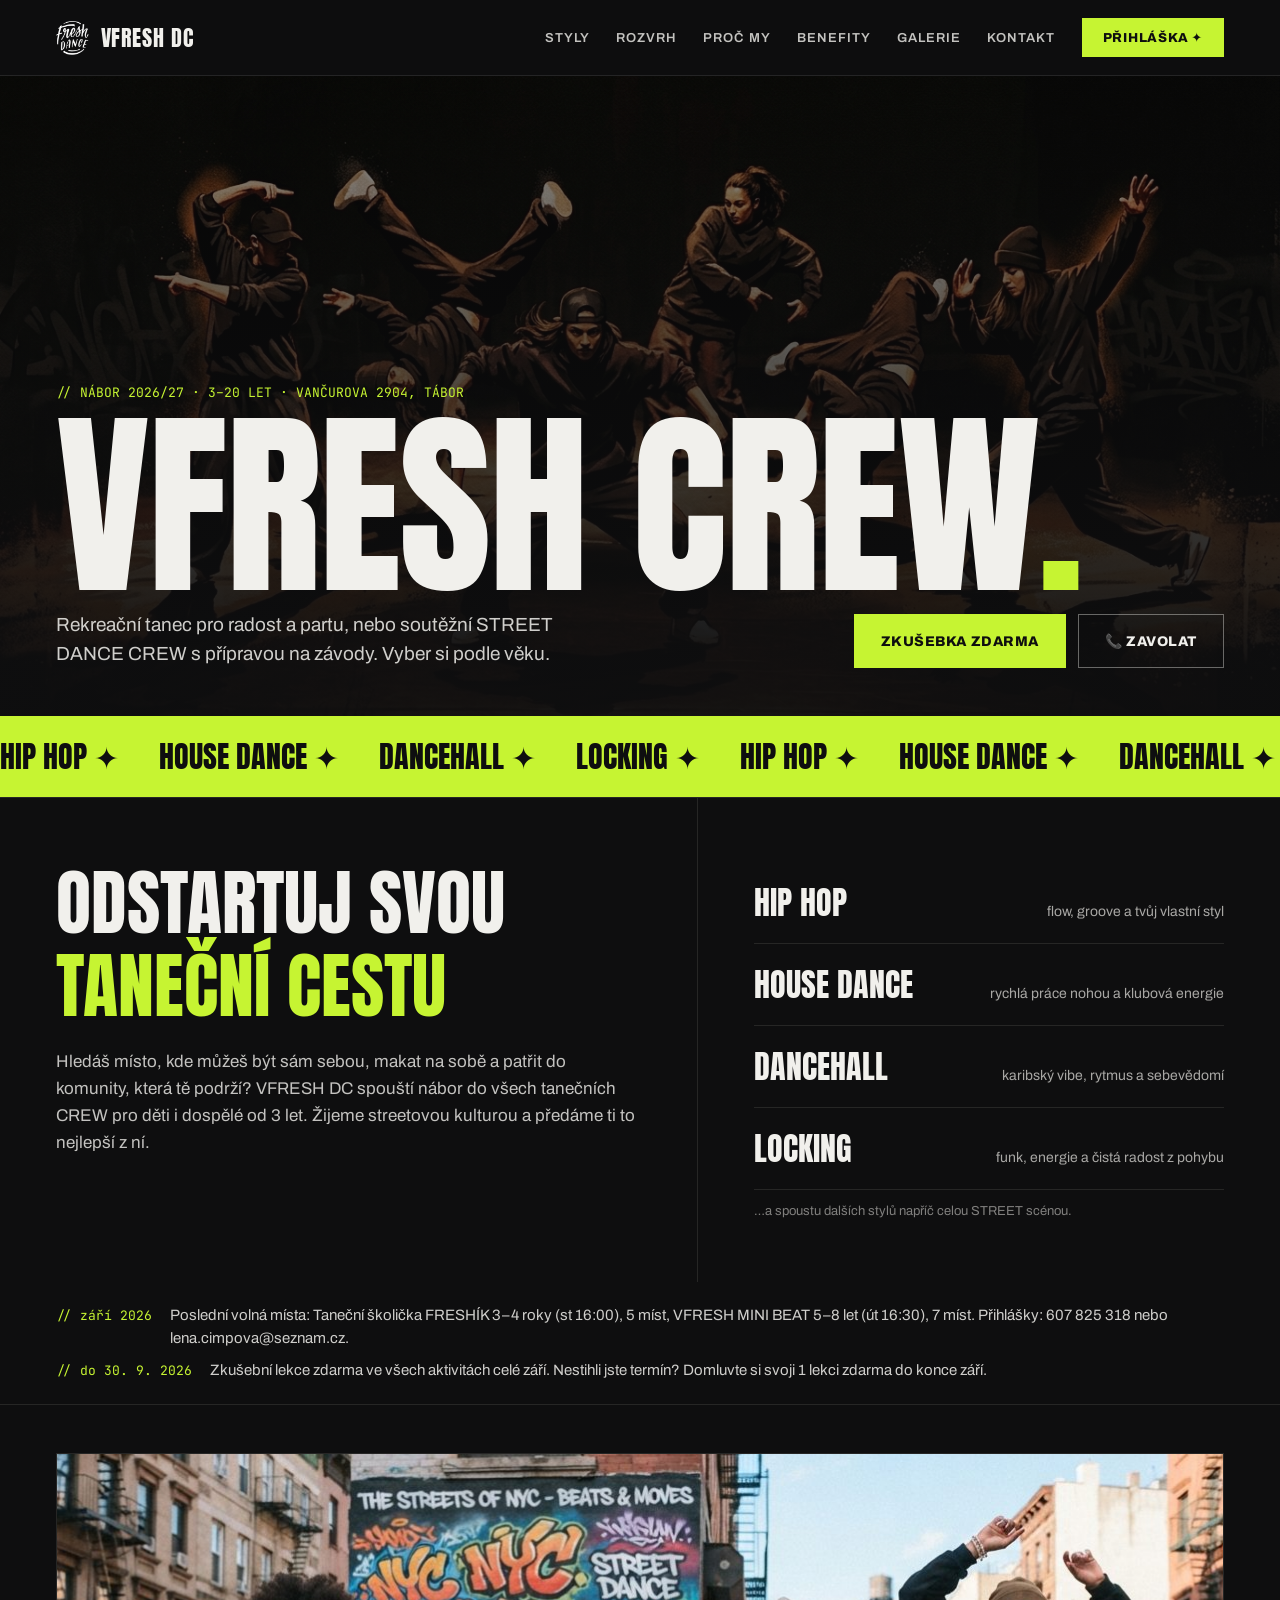
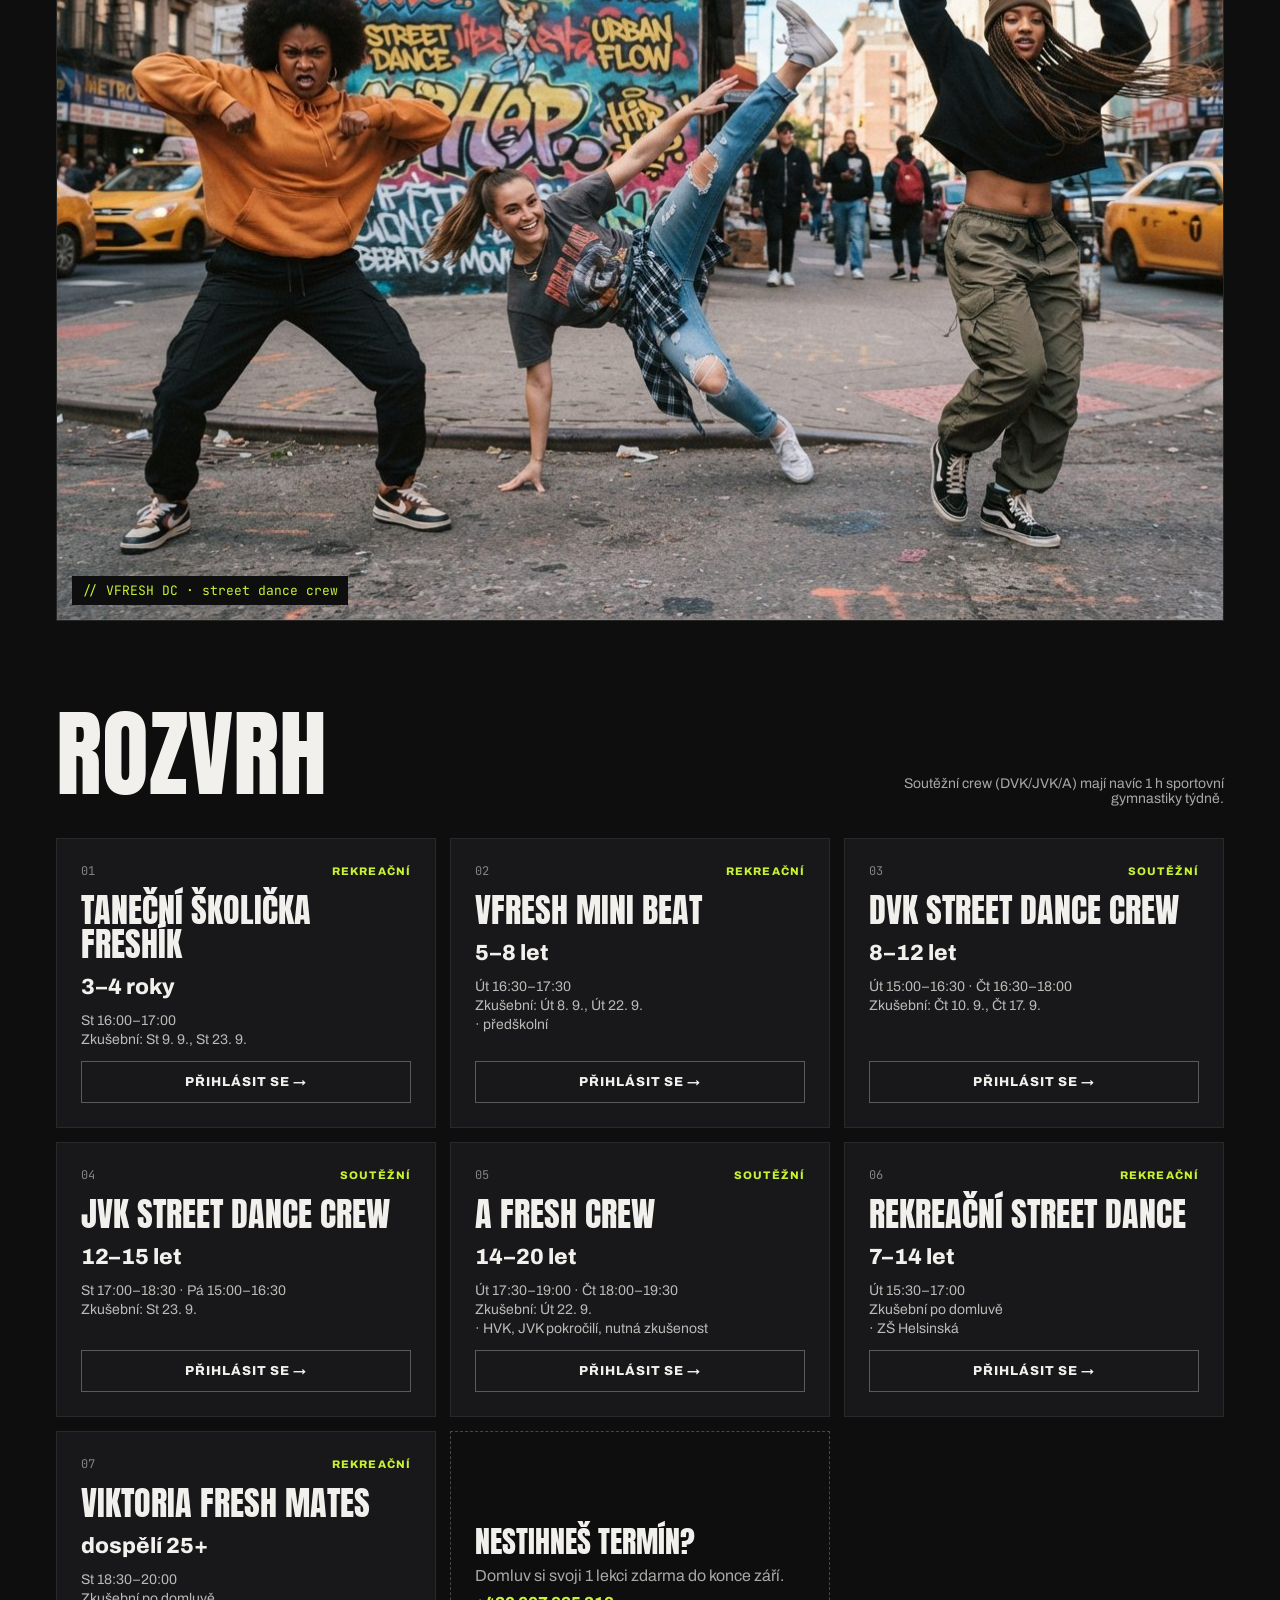
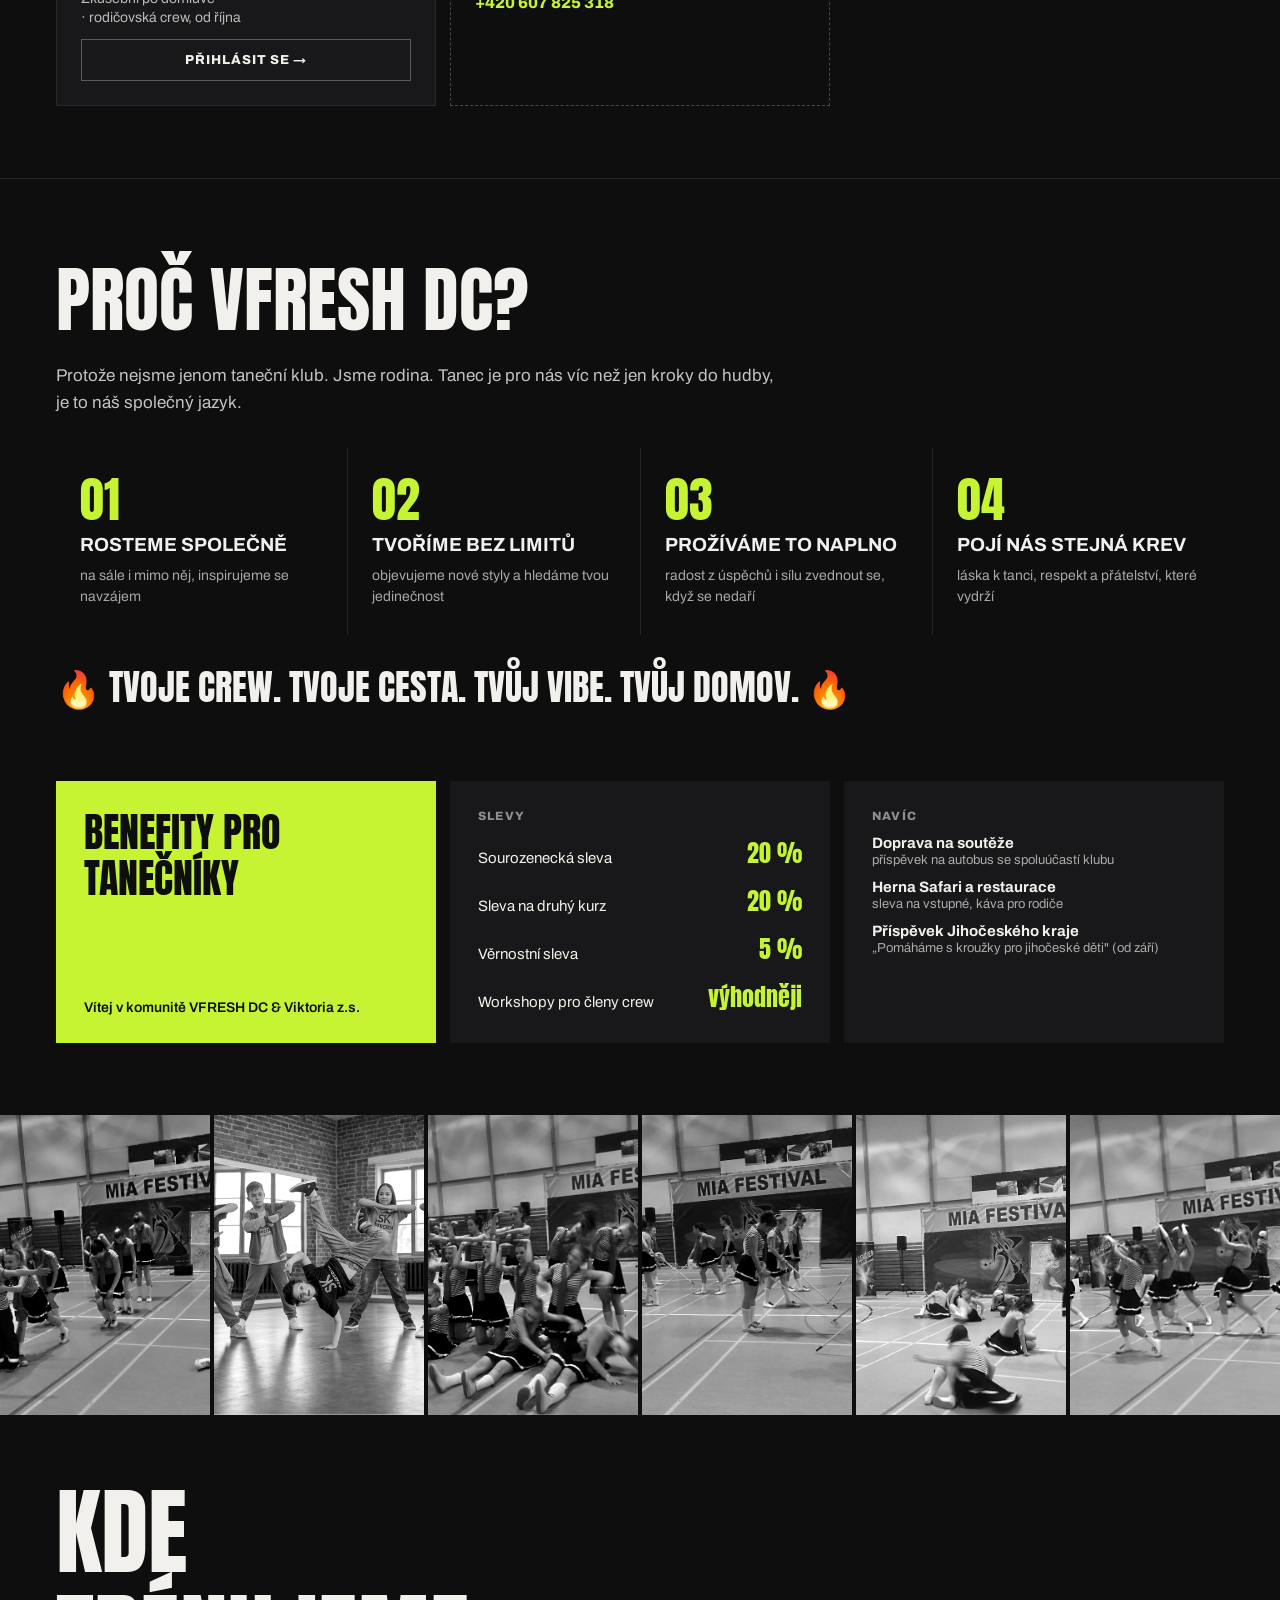
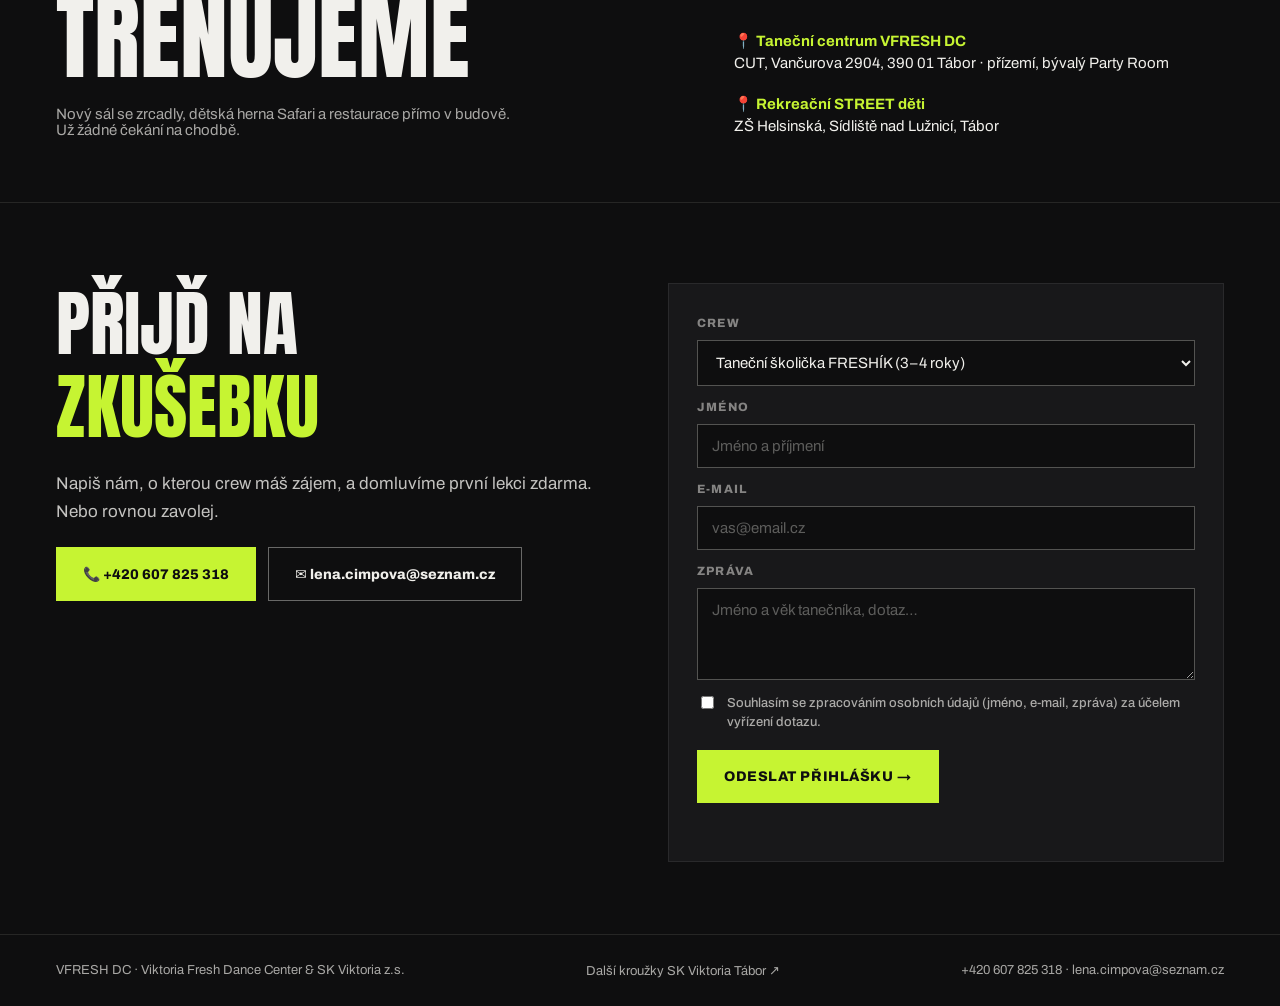
==== commit 688e6e24: "Update VFRESH one-page site: layout, styles and hero image Co-Authored-By: Claude Sonnet 4.6 <norepl" ====
--- a/index.html
+++ b/index.html
@@ -19,8 +19,8 @@
       <span class="brand-name">VFRESH DC</span>
     </a>
     <nav class="nav-links" id="main-nav" aria-label="Hlavní menu">
+      <a href="#styly">Styly</a>
       <a href="#rozvrh">Rozvrh</a>
-      <a href="#styly">Styly</a>
       <a href="#proc">Proč my</a>
       <a href="#benefity">Benefity</a>
       <a href="#galerie">Galerie</a>
@@ -36,11 +36,11 @@
 <main id="top">
 
   <section class="hero">
-    <img class="hero-photo" src="assets/gallery/soutez-1.jpg" alt="">
+    <img class="hero-photo" src="assets/hero/fresh-dance-hero.jpg" alt="">
     <div class="hero-shade" aria-hidden="true"></div>
     <div class="wrap hero-content">
       <span class="mono lime">// NÁBOR 2026/27 · 3–20 LET · VANČUROVA 2904, TÁBOR</span>
-      <h1>Tvoje crew<span class="lime">.</span></h1>
+      <h1>VFRESH crew<span class="lime">.</span></h1>
       <div class="hero-row">
         <p>Rekreační tanec pro radost a partu, nebo soutěžní STREET DANCE CREW s přípravou na závody. Vyber si podle věku.</p>
         <div class="hero-actions">
@@ -60,76 +60,6 @@
     </div>
   </div>
 
-  <!-- Aktuality z adminu (web vfresh), skryté když žádné nejsou -->
-  <section class="news" id="aktuality" hidden>
-    <div class="wrap news-list" id="news-list"></div>
-  </section>
-
-  <section class="section" id="rozvrh">
-    <div class="wrap">
-      <div class="section-head">
-        <h2 class="display-xl">Rozvrh</h2>
-        <span class="muted">Soutěžní crew (DVK/JVK/A) mají navíc 1 h sportovní gymnastiky týdně.</span>
-      </div>
-      <div class="crew-grid">
-        <article class="crew">
-          <div class="crew-top"><span class="mono dim">01</span><span class="crew-tag">Rekreační</span></div>
-          <h3>Taneční školička FRESHÍK</h3>
-          <span class="crew-age">3–4 roky</span>
-          <div class="crew-info"><span>St 16:00–17:00</span><span>Zkušební: St 9. 9., St 23. 9.</span></div>
-          <button class="btn btn-outline crew-cta" type="button" data-crew="Taneční školička FRESHÍK (3–4 roky)">Zkušební lekce →</button>
-        </article>
-        <article class="crew">
-          <div class="crew-top"><span class="mono dim">02</span><span class="crew-tag">Rekreační</span></div>
-          <h3>VFresh Mini Beat</h3>
-          <span class="crew-age">5–8 let</span>
-          <div class="crew-info"><span>Út 16:30–17:30</span><span>Zkušební: Út 8. 9., Út 22. 9.</span><span>· předškolní</span></div>
-          <button class="btn btn-outline crew-cta" type="button" data-crew="VFresh Mini Beat (5–8 let)">Zkušební lekce →</button>
-        </article>
-        <article class="crew">
-          <div class="crew-top"><span class="mono dim">03</span><span class="crew-tag">Soutěžní</span></div>
-          <h3>DVK Street Dance Crew</h3>
-          <span class="crew-age">8–12 let</span>
-          <div class="crew-info"><span>Út 15:00–16:30 · Čt 16:30–18:00</span><span>Zkušební: Čt 10. 9., Čt 17. 9.</span></div>
-          <button class="btn btn-outline crew-cta" type="button" data-crew="DVK Street Dance Crew (8–12 let)">Zkušební lekce →</button>
-        </article>
-        <article class="crew">
-          <div class="crew-top"><span class="mono dim">04</span><span class="crew-tag">Soutěžní</span></div>
-          <h3>JVK Street Dance Crew</h3>
-          <span class="crew-age">12–15 let</span>
-          <div class="crew-info"><span>St 17:00–18:30 · Pá 15:00–16:30</span><span>Zkušební: St 23. 9.</span></div>
-          <button class="btn btn-outline crew-cta" type="button" data-crew="JVK Street Dance Crew (12–15 let)">Zkušební lekce →</button>
-        </article>
-        <article class="crew">
-          <div class="crew-top"><span class="mono dim">05</span><span class="crew-tag">Soutěžní</span></div>
-          <h3>A Fresh Crew</h3>
-          <span class="crew-age">14–20 let</span>
-          <div class="crew-info"><span>Út 17:30–19:00 · Čt 18:00–19:30</span><span>Zkušební: Út 22. 9.</span><span>· HVK, JVK pokročilí, nutná zkušenost</span></div>
-          <button class="btn btn-outline crew-cta" type="button" data-crew="A Fresh Crew (14–20 let)">Zkušební lekce →</button>
-        </article>
-        <article class="crew">
-          <div class="crew-top"><span class="mono dim">06</span><span class="crew-tag">Rekreační</span></div>
-          <h3>Rekreační STREET DANCE</h3>
-          <span class="crew-age">7–14 let</span>
-          <div class="crew-info"><span>Út 15:30–17:00</span><span>Zkušební po domluvě</span><span>· ZŠ Helsinská</span></div>
-          <button class="btn btn-outline crew-cta" type="button" data-crew="Rekreační STREET DANCE (7–14 let)">Zkušební lekce →</button>
-        </article>
-        <article class="crew">
-          <div class="crew-top"><span class="mono dim">07</span><span class="crew-tag">Rekreační</span></div>
-          <h3>Viktoria Fresh Mates</h3>
-          <span class="crew-age">dospělí 25+</span>
-          <div class="crew-info"><span>St 18:30–20:00</span><span>Zkušební po domluvě</span><span>· rodičovská crew, od října</span></div>
-          <button class="btn btn-outline crew-cta" type="button" data-crew="Viktoria Fresh Mates (dospělí 25+)">Zkušební lekce →</button>
-        </article>
-        <div class="crew crew-note">
-          <h3>Nestihneš termín?</h3>
-          <span class="muted">Domluv si svoji 1 lekci zdarma do konce září.</span>
-          <a class="lime strong" href="tel:+420607825318">+420 607 825 318</a>
-        </div>
-      </div>
-    </div>
-  </section>
-
   <section class="split" id="styly">
     <div class="split-left">
       <h2 class="display-l">Odstartuj svou<br><span class="lime">taneční cestu</span></h2>
@@ -141,6 +71,83 @@
       <div class="style-row"><span class="style-name">Dancehall</span><span class="muted">karibský vibe, rytmus a sebevědomí</span></div>
       <div class="style-row"><span class="style-name">Locking</span><span class="muted">funk, energie a čistá radost z pohybu</span></div>
       <span class="small dim">…a spoustu dalších stylů napříč celou STREET scénou.</span>
+    </div>
+  </section>
+
+  <!-- Aktuality z adminu (web vfresh), skryté když žádné nejsou -->
+  <section class="news" id="aktuality" hidden>
+    <div class="wrap news-list" id="news-list"></div>
+  </section>
+
+  <section class="photo-band" aria-label="Kdo jsme">
+    <figure class="wrap photo-band-inner">
+      <img src="assets/akce/kdo-jsme-tanecnice.jpg" alt="Tanečnice street dance v akci na ulici" loading="lazy" width="1408" height="768">
+      <figcaption class="mono">// VFRESH DC · street dance crew</figcaption>
+    </figure>
+  </section>
+
+  <section class="section" id="rozvrh">
+    <div class="wrap">
+      <div class="section-head">
+        <h2 class="display-xl">Rozvrh</h2>
+        <span class="muted">Soutěžní crew (DVK/JVK/A) mají navíc 1 h sportovní gymnastiky týdně.</span>
+      </div>
+      <div class="crew-grid">
+        <article class="crew">
+          <div class="crew-top"><span class="mono dim">01</span><span class="crew-tag">Rekreační</span></div>
+          <h3>Taneční školička FRESHÍK</h3>
+          <span class="crew-age">3–4 roky</span>
+          <div class="crew-info"><span>St 16:00–17:00</span><span>Zkušební: St 9. 9., St 23. 9.</span></div>
+          <button class="btn btn-outline crew-cta" type="button" data-crew="Taneční školička FRESHÍK (3–4 roky)">Přihlásit se →</button>
+        </article>
+        <article class="crew">
+          <div class="crew-top"><span class="mono dim">02</span><span class="crew-tag">Rekreační</span></div>
+          <h3>VFresh Mini Beat</h3>
+          <span class="crew-age">5–8 let</span>
+          <div class="crew-info"><span>Út 16:30–17:30</span><span>Zkušební: Út 8. 9., Út 22. 9.</span><span>· předškolní</span></div>
+          <button class="btn btn-outline crew-cta" type="button" data-crew="VFresh Mini Beat (5–8 let)">Přihlásit se →</button>
+        </article>
+        <article class="crew">
+          <div class="crew-top"><span class="mono dim">03</span><span class="crew-tag">Soutěžní</span></div>
+          <h3>DVK Street Dance Crew</h3>
+          <span class="crew-age">8–12 let</span>
+          <div class="crew-info"><span>Út 15:00–16:30 · Čt 16:30–18:00</span><span>Zkušební: Čt 10. 9., Čt 17. 9.</span></div>
+          <button class="btn btn-outline crew-cta" type="button" data-crew="DVK Street Dance Crew (8–12 let)">Přihlásit se →</button>
+        </article>
+        <article class="crew">
+          <div class="crew-top"><span class="mono dim">04</span><span class="crew-tag">Soutěžní</span></div>
+          <h3>JVK Street Dance Crew</h3>
+          <span class="crew-age">12–15 let</span>
+          <div class="crew-info"><span>St 17:00–18:30 · Pá 15:00–16:30</span><span>Zkušební: St 23. 9.</span></div>
+          <button class="btn btn-outline crew-cta" type="button" data-crew="JVK Street Dance Crew (12–15 let)">Přihlásit se →</button>
+        </article>
+        <article class="crew">
+          <div class="crew-top"><span class="mono dim">05</span><span class="crew-tag">Soutěžní</span></div>
+          <h3>A Fresh Crew</h3>
+          <span class="crew-age">14–20 let</span>
+          <div class="crew-info"><span>Út 17:30–19:00 · Čt 18:00–19:30</span><span>Zkušební: Út 22. 9.</span><span>· HVK, JVK pokročilí, nutná zkušenost</span></div>
+          <button class="btn btn-outline crew-cta" type="button" data-crew="A Fresh Crew (14–20 let)">Přihlásit se →</button>
+        </article>
+        <article class="crew">
+          <div class="crew-top"><span class="mono dim">06</span><span class="crew-tag">Rekreační</span></div>
+          <h3>Rekreační STREET DANCE</h3>
+          <span class="crew-age">7–14 let</span>
+          <div class="crew-info"><span>Út 15:30–17:00</span><span>Zkušební po domluvě</span><span>· ZŠ Helsinská</span></div>
+          <button class="btn btn-outline crew-cta" type="button" data-crew="Rekreační STREET DANCE (7–14 let)">Přihlásit se →</button>
+        </article>
+        <article class="crew">
+          <div class="crew-top"><span class="mono dim">07</span><span class="crew-tag">Rekreační</span></div>
+          <h3>Viktoria Fresh Mates</h3>
+          <span class="crew-age">dospělí 25+</span>
+          <div class="crew-info"><span>St 18:30–20:00</span><span>Zkušební po domluvě</span><span>· rodičovská crew, od října</span></div>
+          <button class="btn btn-outline crew-cta" type="button" data-crew="Viktoria Fresh Mates (dospělí 25+)">Přihlásit se →</button>
+        </article>
+        <div class="crew crew-note">
+          <h3>Nestihneš termín?</h3>
+          <span class="muted">Domluv si svoji 1 lekci zdarma do konce září.</span>
+          <a class="lime strong" href="tel:+420607825318">+420 607 825 318</a>
+        </div>
+      </div>
     </div>
   </section>
 
--- a/css/vfresh.css
+++ b/css/vfresh.css
@@ -35,9 +35,9 @@
 .strong{font-weight:800}
 .lead{font-size:17px;line-height:1.6;color:rgba(241,240,236,.8);text-wrap:pretty}
 
-.display-xl{font:400 clamp(56px,8vw,96px)/.9 var(--display);text-transform:uppercase}
-.display-l{font:400 clamp(44px,6vw,72px)/.92 var(--display);text-transform:uppercase}
-.display-m{font:400 clamp(32px,3.4vw,40px)/.95 var(--display);text-transform:uppercase}
+.display-xl{font:400 clamp(56px,8vw,96px)/1.1 var(--display);text-transform:uppercase}
+.display-l{font:400 clamp(44px,6vw,72px)/1.15 var(--display);text-transform:uppercase}
+.display-m{font:400 clamp(32px,3.4vw,40px)/1.15 var(--display);text-transform:uppercase}
 
 /* tlačítka */
 .btn{
@@ -67,7 +67,7 @@
 
 /* hero */
 .hero{position:relative;height:min(640px,86vh);min-height:520px;overflow:hidden}
-.hero-photo{position:absolute;inset:0;width:100%;height:100%;object-fit:cover;opacity:.55}
+.hero-photo{position:absolute;inset:0;width:100%;height:100%;object-fit:cover;opacity:.7}
 .hero-shade{position:absolute;inset:0;background:linear-gradient(rgba(14,14,15,.2) 0%,rgba(14,14,15,.95) 92%)}
 .hero-content{position:absolute;left:0;right:0;bottom:48px;display:flex;flex-direction:column;gap:20px}
 .hero h1{font:400 clamp(84px,15.6vw,200px)/.85 var(--display);text-transform:uppercase;letter-spacing:-.01em}
@@ -87,6 +87,12 @@
 .news-item{display:flex;gap:18px;align-items:baseline;font-size:15px;line-height:1.5}
 .news-item .mono{color:var(--lime);flex:none}
 .news-item p{color:rgba(241,240,236,.85)}
+
+/* fotka pod aktualitami */
+.photo-band{padding:48px 0 0}
+.photo-band-inner{position:relative}
+.photo-band-inner img{display:block;width:100%;aspect-ratio:21/9;object-fit:cover;object-position:50% 40%;border:1px solid var(--line)}
+.photo-band-inner figcaption{position:absolute;left:calc(var(--pad) + 16px);bottom:16px;background:var(--bg);color:var(--lime);padding:6px 10px}
 
 /* sekce */
 .section{padding:80px 0 72px}
@@ -234,6 +240,8 @@
   .gallery-item img{height:160px}
   .signup-form{padding:20px}
   .news-item{flex-direction:column;gap:4px}
+  .photo-band{padding-top:32px}
+  .photo-band-inner img{aspect-ratio:16/10}
   .footer-inner{flex-direction:column;align-items:flex-start}
   .lb-prev,.lb-next{top:auto;bottom:20px;transform:none}
 }
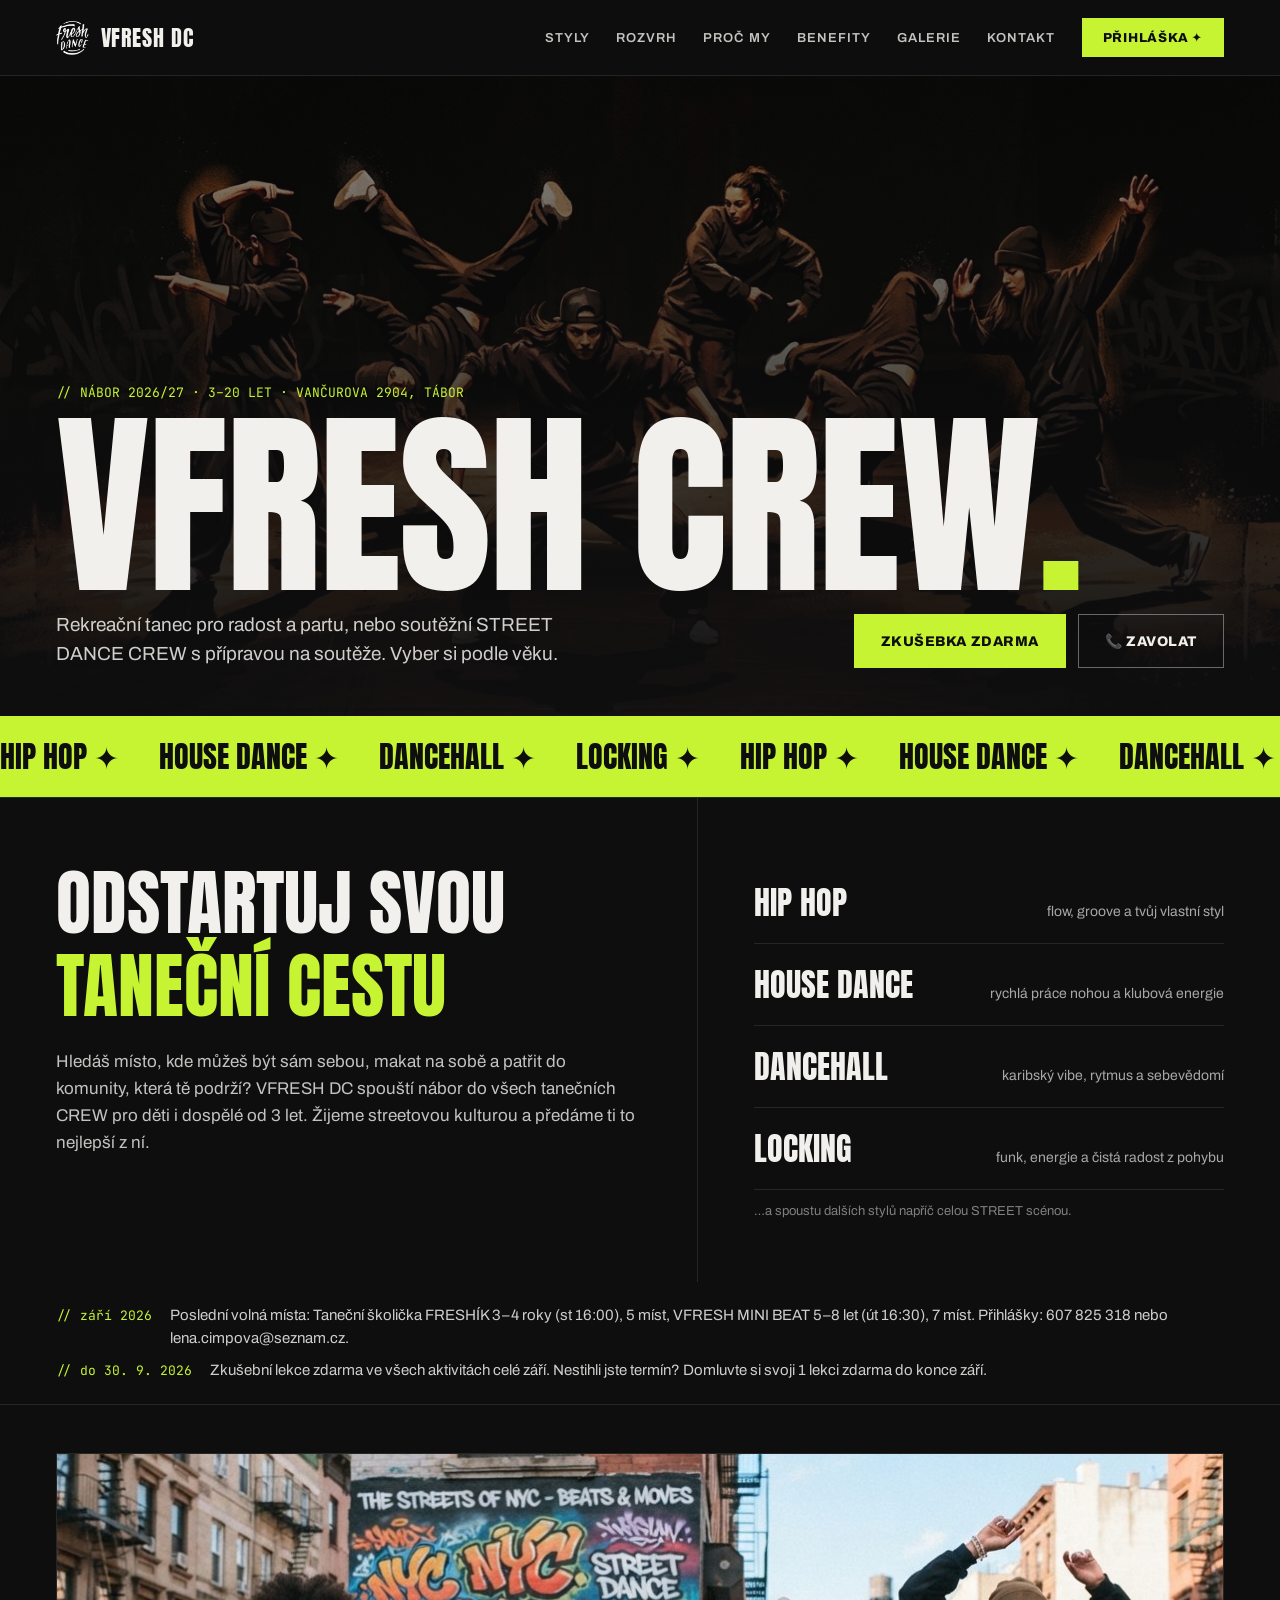
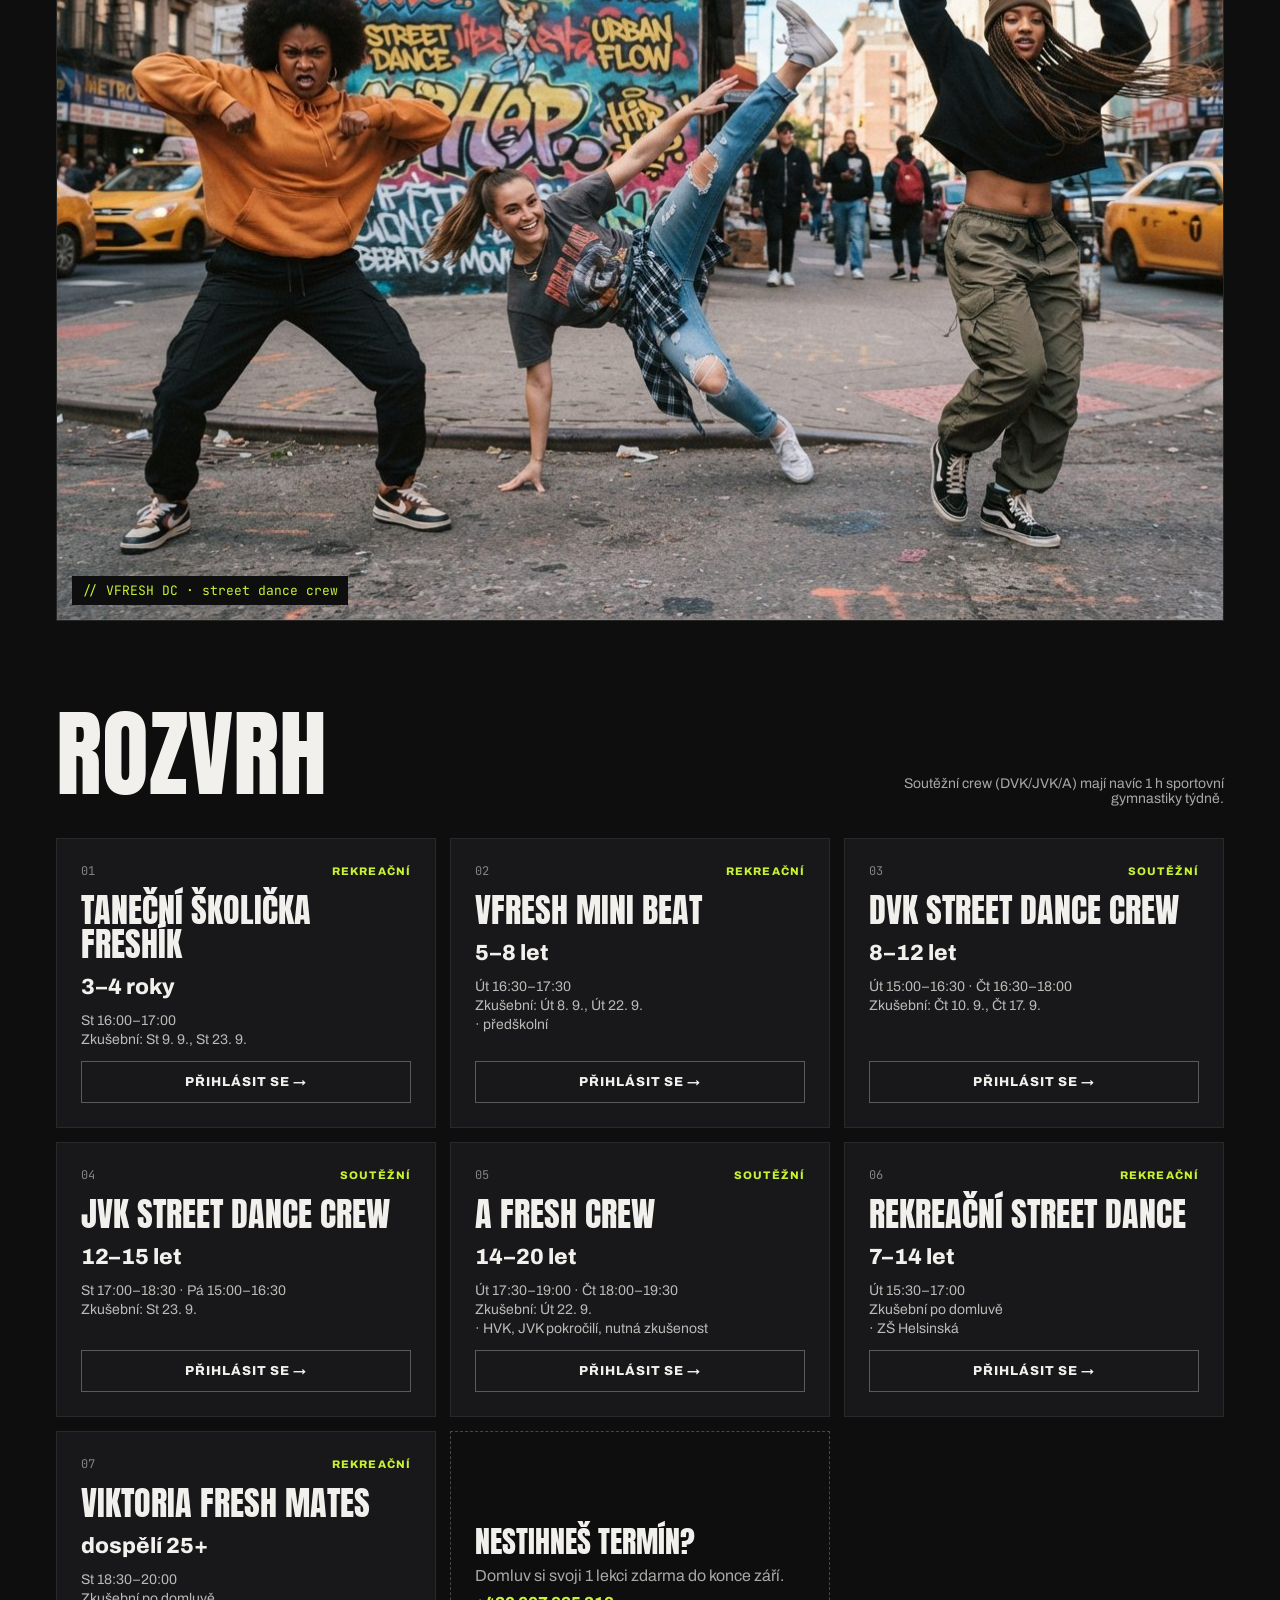
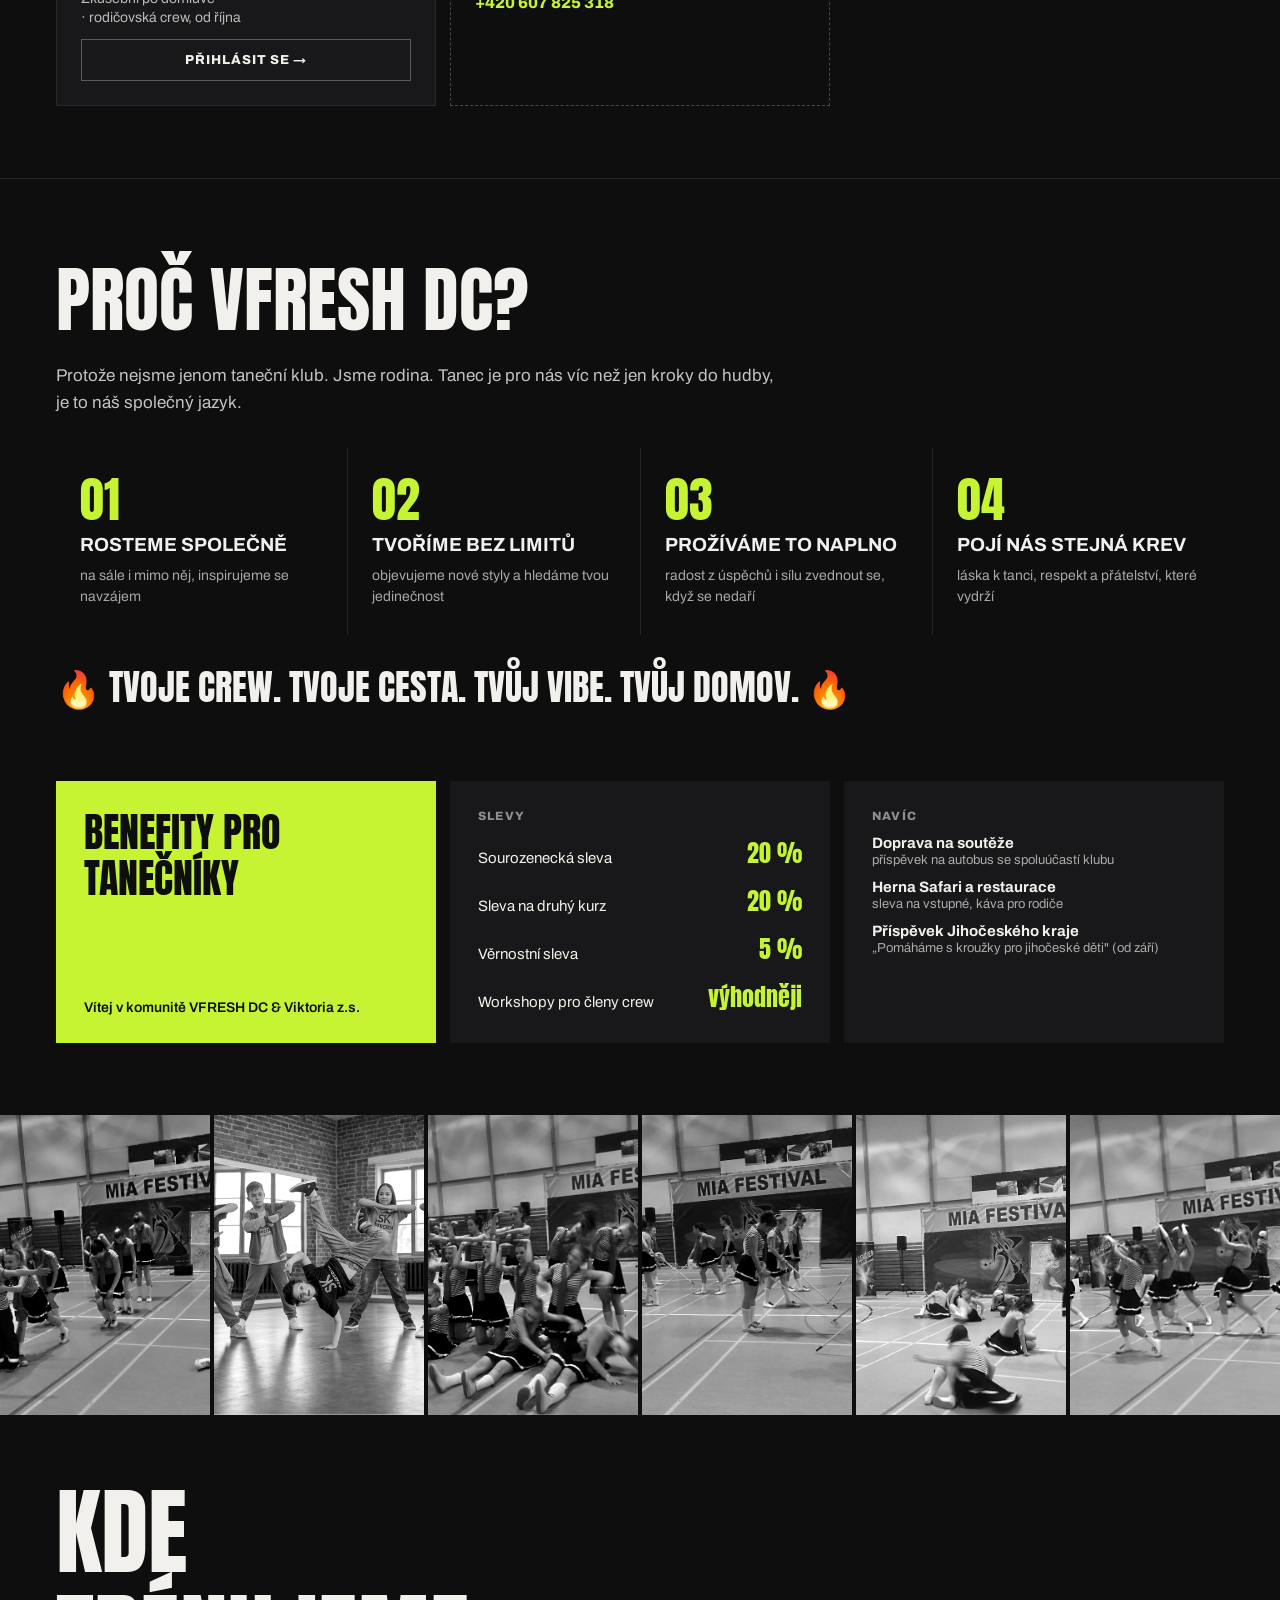
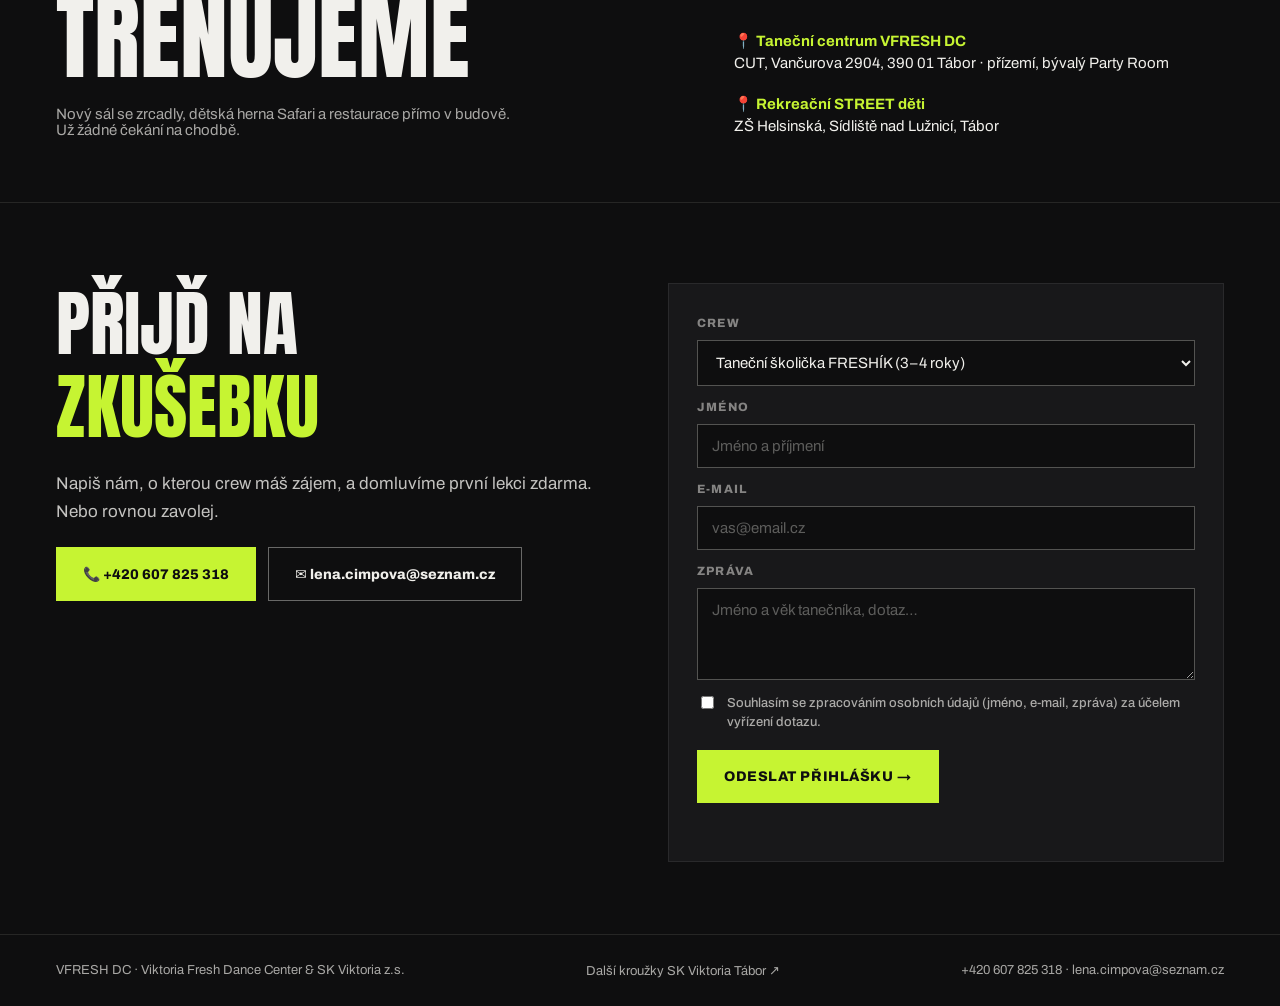
==== commit de777f4f: "Hero copy: competition prep wording Co-Authored-By: Claude Opus 5.5 <noreply@anthropic.com>" ====
--- a/index.html
+++ b/index.html
@@ -42,7 +42,7 @@
       <span class="mono lime">// NÁBOR 2026/27 · 3–20 LET · VANČUROVA 2904, TÁBOR</span>
       <h1>VFRESH crew<span class="lime">.</span></h1>
       <div class="hero-row">
-        <p>Rekreační tanec pro radost a partu, nebo soutěžní STREET DANCE CREW s přípravou na závody. Vyber si podle věku.</p>
+        <p>Rekreační tanec pro radost a partu, nebo soutěžní STREET DANCE CREW s přípravou na soutěže. Vyber si podle věku.</p>
         <div class="hero-actions">
           <a class="btn btn-lime" href="#prihlaska">Zkušebka zdarma</a>
           <a class="btn btn-ghost" href="tel:+420607825318">📞 Zavolat</a>
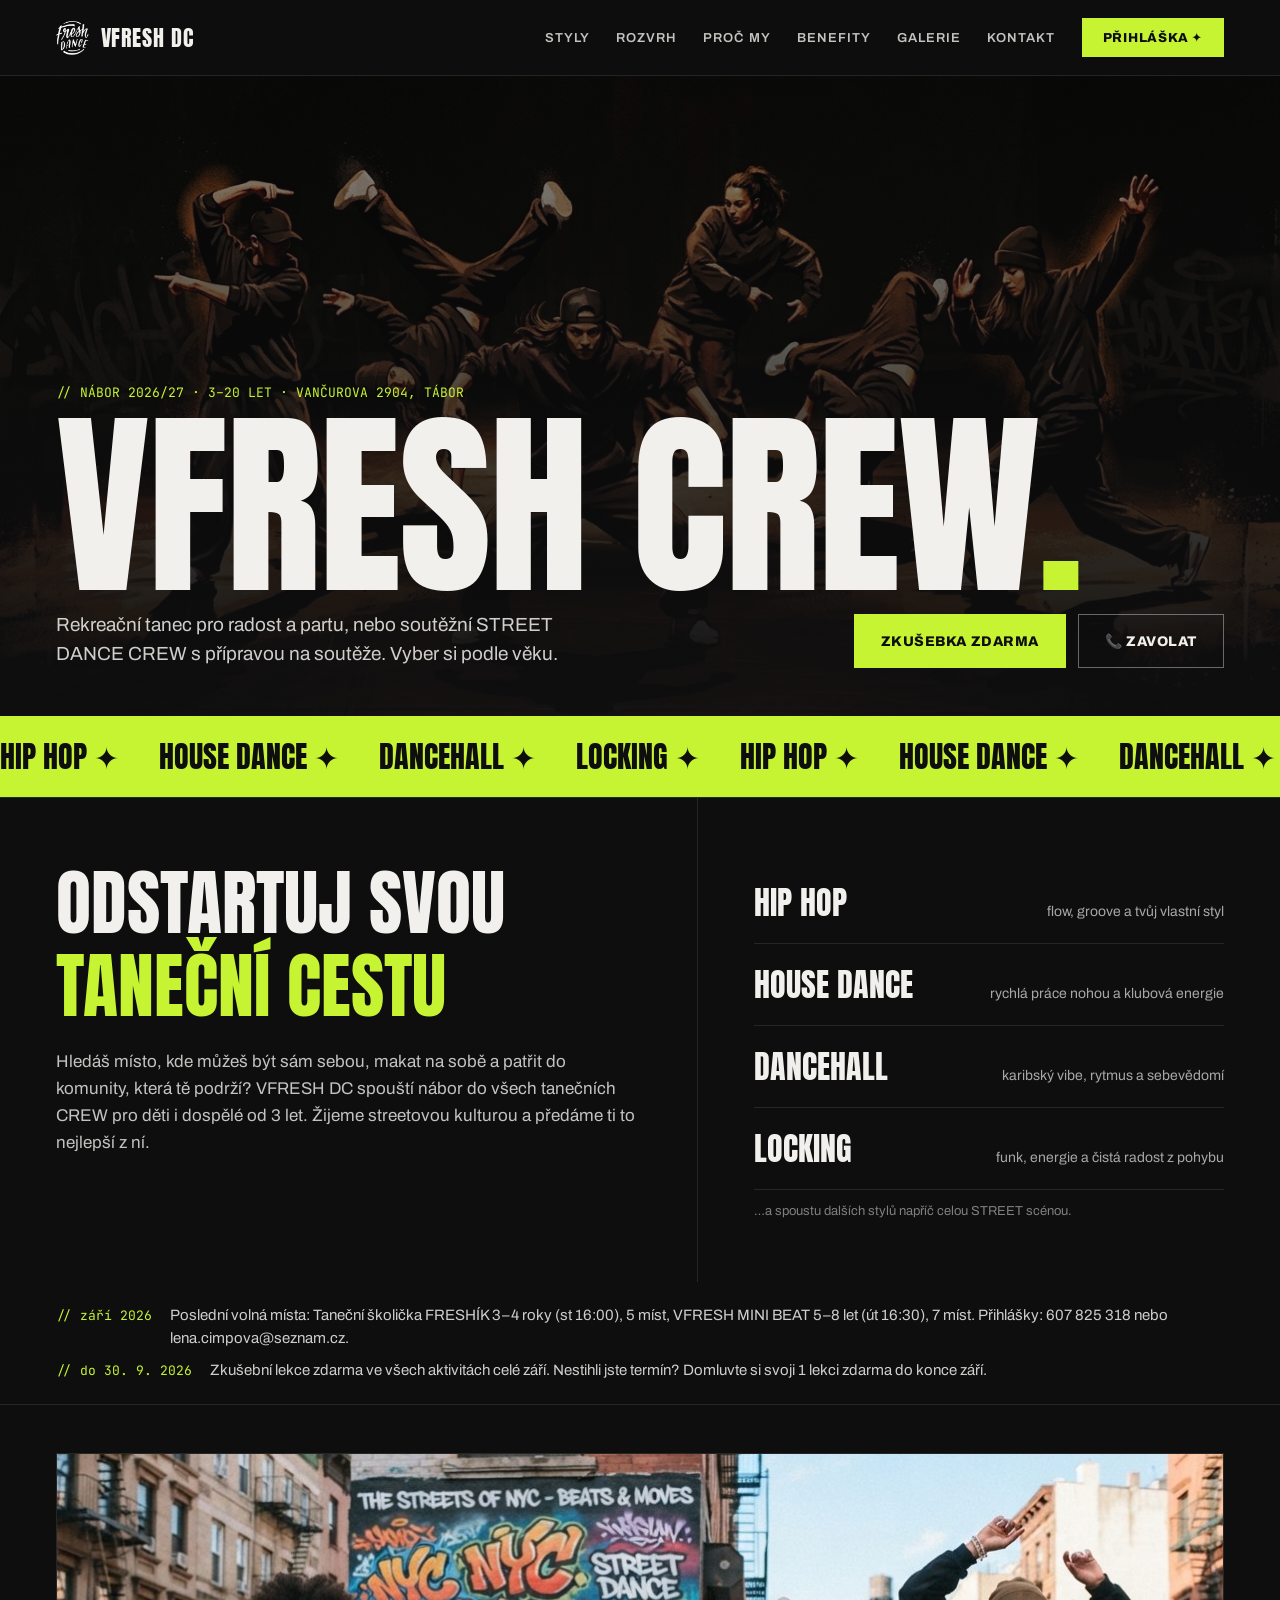
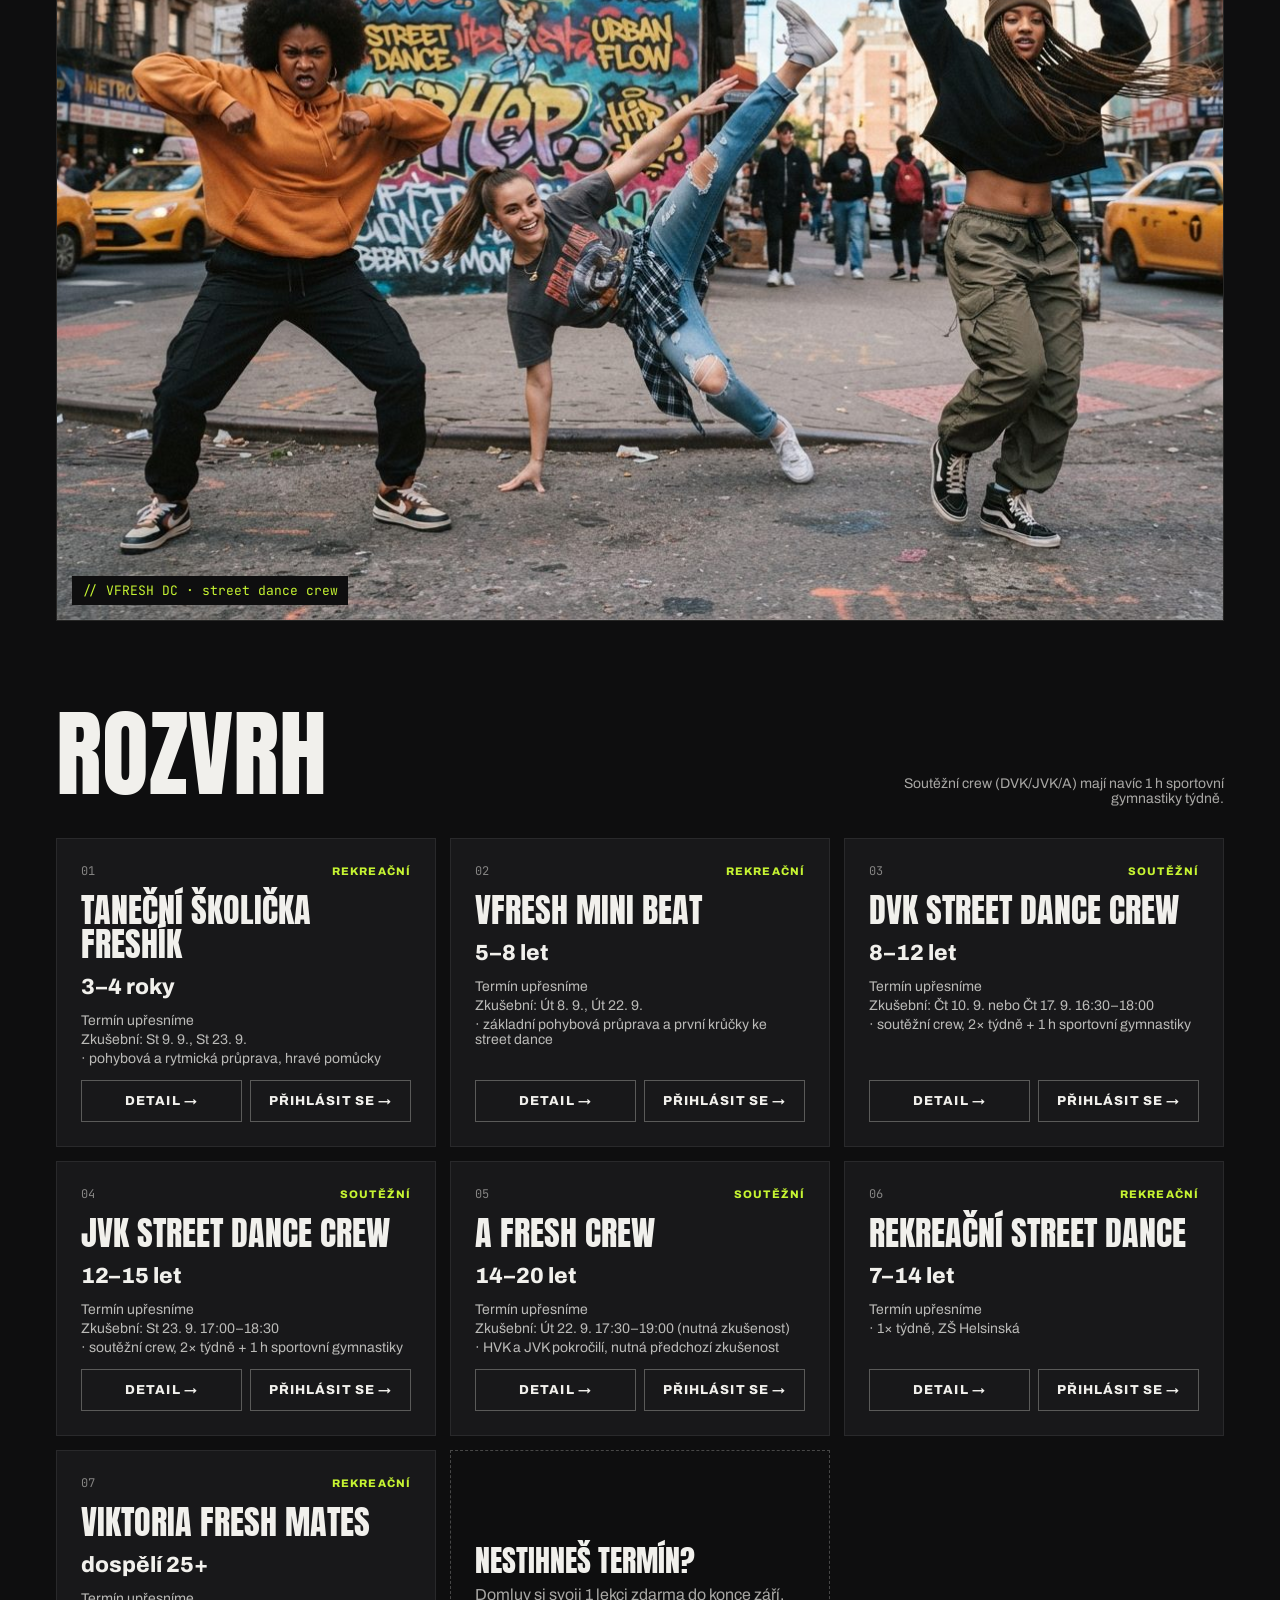
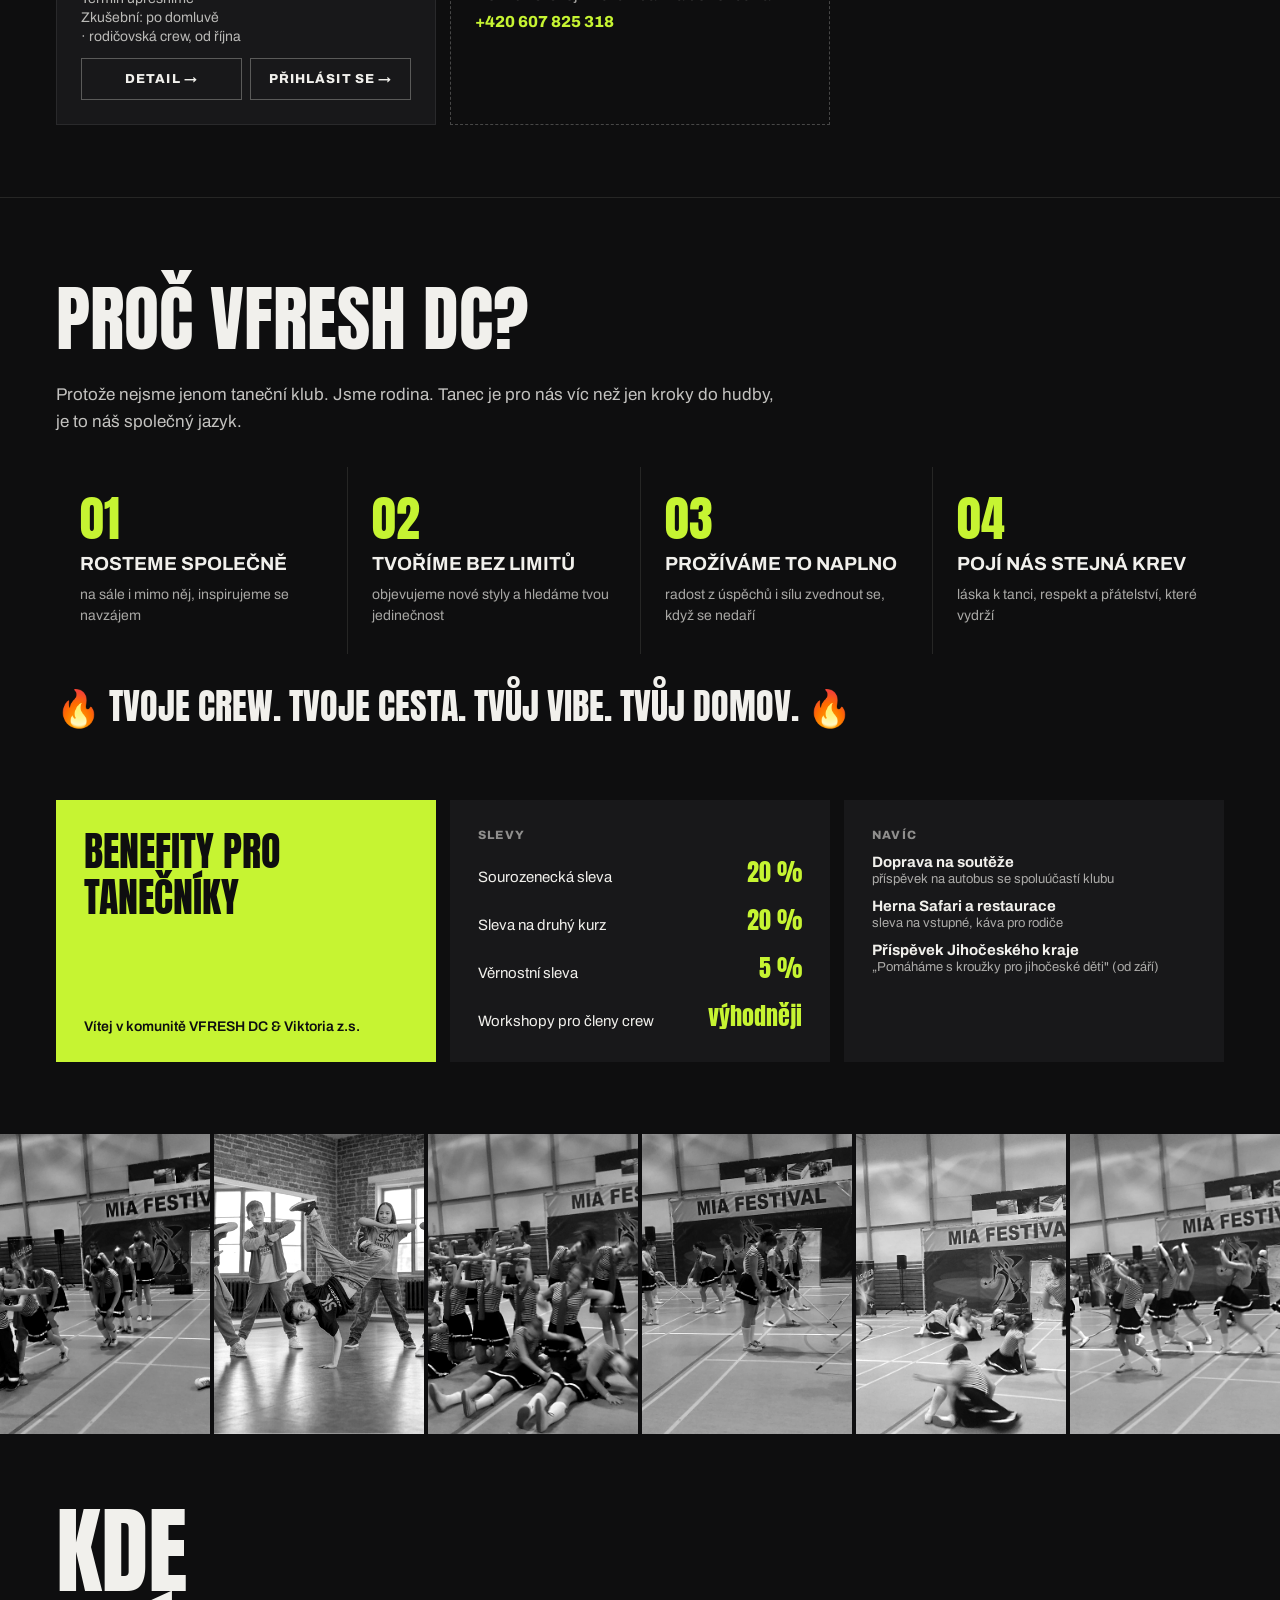
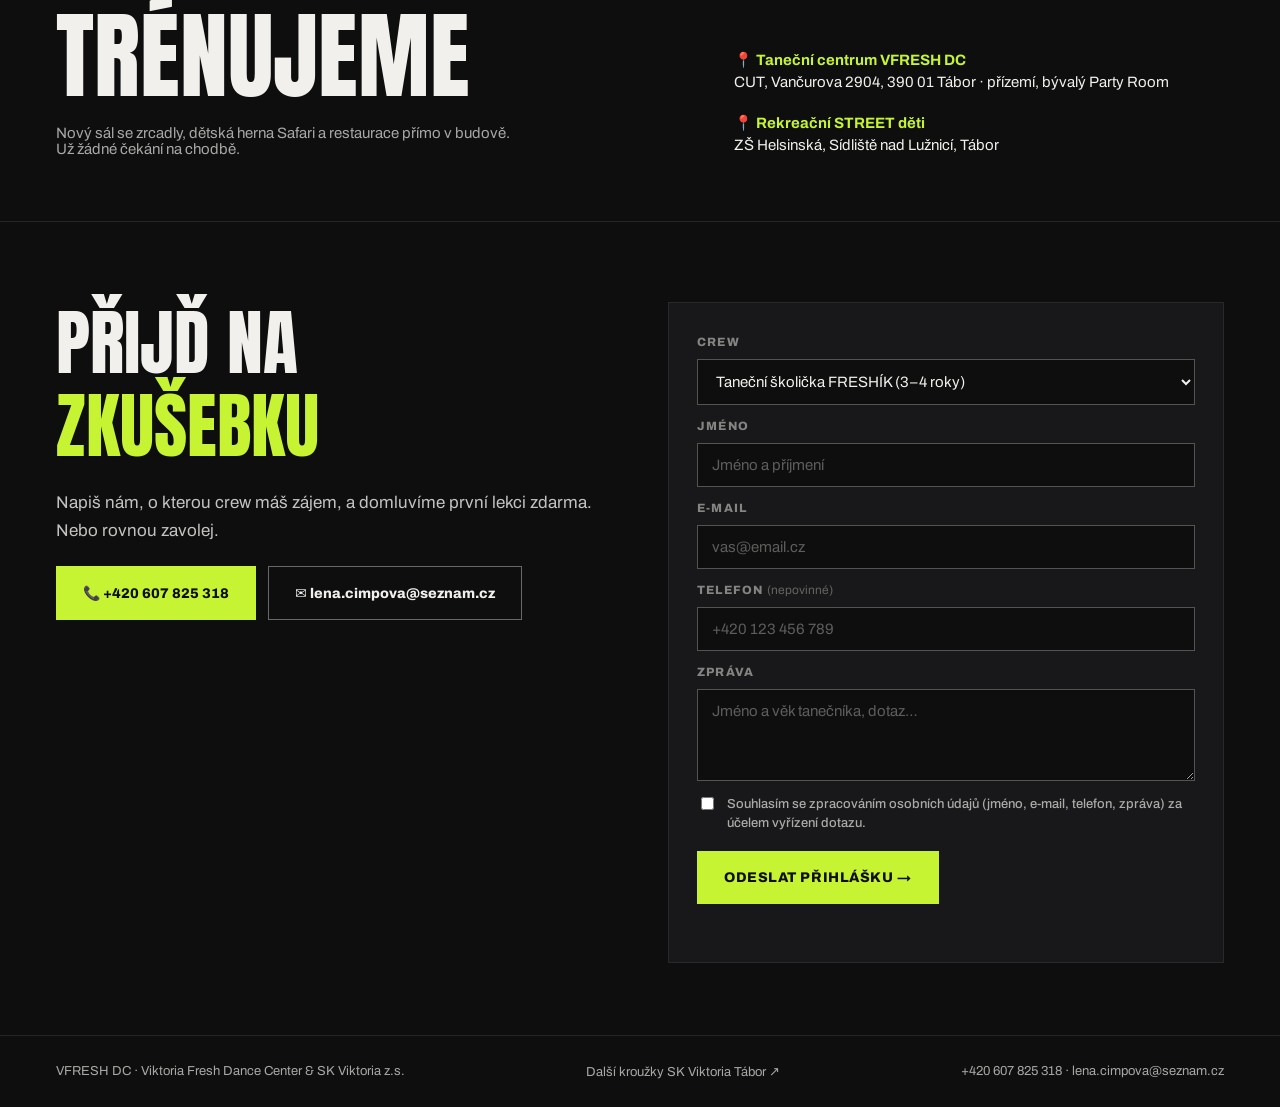
==== commit afb94445: "Send contact form inquiries to info@ mailbox via SMTP, add phone field Co-Authored-By: Claude Opus 5" ====
--- a/index.html
+++ b/index.html
@@ -92,7 +92,9 @@
         <h2 class="display-xl">Rozvrh</h2>
         <span class="muted">Soutěžní crew (DVK/JVK/A) mají navíc 1 h sportovní gymnastiky týdně.</span>
       </div>
-      <div class="crew-grid">
+      <!-- Karty crew se vykreslí z databáze (admin: Kurzy u aktivit s kategorií VFRESH DC).
+           Obsah níže je jen záloha, když se data nepodaří načíst. -->
+      <div class="crew-grid" id="crew-grid">
         <article class="crew">
           <div class="crew-top"><span class="mono dim">01</span><span class="crew-tag">Rekreační</span></div>
           <h3>Taneční školička FRESHÍK</h3>
@@ -235,12 +237,19 @@
         <label for="f-email">E-mail</label>
         <input id="f-email" name="email" type="email" placeholder="vas@email.cz" required>
 
+        <label for="f-phone">Telefon <span class="field-optional">(nepovinné)</span></label>
+        <input id="f-phone" name="phone" type="tel" placeholder="+420 123 456 789" maxlength="40" autocomplete="tel">
+
         <label for="f-message">Zpráva</label>
         <textarea id="f-message" name="message" rows="4" placeholder="Jméno a věk tanečníka, dotaz…" maxlength="3000" required></textarea>
 
+        <div class="hp-field" aria-hidden="true">
+          <label for="f-website">Nevyplňujte</label>
+          <input id="f-website" name="website" type="text" tabindex="-1" autocomplete="off">
+        </div>
         <label class="consent" for="f-consent">
           <input id="f-consent" name="consent" type="checkbox" required>
-          <span>Souhlasím se zpracováním osobních údajů (jméno, e-mail, zpráva) za účelem vyřízení dotazu.</span>
+          <span>Souhlasím se zpracováním osobních údajů (jméno, e-mail, telefon, zpráva) za účelem vyřízení dotazu.</span>
         </label>
 
         <button class="btn btn-lime" type="submit">Odeslat přihlášku →</button>
--- a/css/vfresh.css
+++ b/css/vfresh.css
@@ -111,6 +111,10 @@
 .crew-age{font-size:22px;font-weight:800}
 .crew-info{display:flex;flex-direction:column;gap:4px;font-size:14px;opacity:.75}
 .crew-cta{margin-top:auto;align-self:stretch}
+.crew h3 a:hover{color:var(--lime)}
+.crew-actions{margin-top:auto;display:grid;grid-template-columns:1fr 1fr;gap:8px}
+.crew-actions .btn{padding:13px 8px;text-align:center;justify-content:center}
+.crew-actions .crew-cta{margin-top:0}
 .crew-note{background:transparent;border:1.5px dashed rgba(241,240,236,.25);justify-content:center;gap:10px}
 .crew-note h3{font-size:30px}
 
@@ -174,6 +178,8 @@
 .signup-form select option{background:var(--bg)}
 .signup-form input::placeholder,.signup-form textarea::placeholder{color:rgba(241,240,236,.35)}
 .signup-form input:focus,.signup-form select:focus,.signup-form textarea:focus{outline:none;border-color:var(--lime)}
+.field-optional{font-weight:400;text-transform:none;letter-spacing:0;opacity:.7}
+.hp-field{position:absolute;left:-10000px;width:1px;height:1px;overflow:hidden}
 .signup-form .consent{display:flex;gap:10px;align-items:flex-start;text-transform:none;letter-spacing:0;font-size:13px;font-weight:500;color:var(--muted);line-height:1.45}
 .signup-form .consent input{width:auto;flex:none;margin-top:2px;accent-color:var(--lime)}
 .signup-form .btn{margin-top:8px;align-self:flex-start}
@@ -245,3 +251,47 @@
   .footer-inner{flex-direction:column;align-items:flex-start}
   .lb-prev,.lb-next{top:auto;bottom:20px;transform:none}
 }
+
+/* detail kurzu (kurz.html) */
+.kurz-hero{padding:48px 0 40px;border-bottom:1px solid var(--line)}
+.kurz-back{display:inline-block;color:var(--muted);margin-bottom:28px}
+.kurz-back:hover{color:var(--lime)}
+.kurz-eyebrow{display:flex;gap:16px;align-items:center;margin-bottom:10px}
+.kurz-age{display:block;font-size:22px;font-weight:800;margin-top:14px;color:rgba(241,240,236,.85)}
+.kurz-grid{display:grid;grid-template-columns:1.1fr 1fr;gap:20px;align-items:start}
+.kurz-side{display:flex;flex-direction:column;gap:20px}
+.kurz-card{background:var(--card);border:1px solid rgba(241,240,236,.08);padding:28px;display:flex;flex-direction:column;gap:18px}
+.kurz-card .label{font-size:12px;font-weight:800;text-transform:uppercase;letter-spacing:.12em;color:var(--dim)}
+.kurz-slots{display:flex;flex-direction:column}
+.kurz-slot{display:flex;flex-direction:column;gap:4px;padding:16px 0;border-top:1px solid var(--line)}
+.kurz-slot:first-child{border-top:0;padding-top:0}
+.kurz-day{font-size:12px;font-weight:800;text-transform:uppercase;letter-spacing:.12em;color:var(--lime)}
+.kurz-time{font:400 40px/1.05 var(--display)}
+.kurz-place{font-size:14px;color:var(--muted)}
+.kurz-prices{display:flex;gap:10px;flex-wrap:wrap}
+.kurz-price{flex:1;min-width:140px;border:1px solid var(--line-strong);padding:14px 16px;display:flex;flex-direction:column;gap:4px}
+.kurz-price b{font:400 30px/1 var(--display)}
+.kurz-price span{font-size:12px;color:var(--muted)}
+.kurz-price.main{background:var(--lime);border-color:var(--lime);color:var(--bg)}
+.kurz-price.main span{color:rgba(14,14,15,.7)}
+.kurz-term{font-size:14px}
+.kurz-trial{border:1.5px dashed var(--lime);padding:18px 22px;display:flex;flex-direction:column;gap:4px}
+.kurz-trial b{color:var(--lime);text-transform:uppercase;letter-spacing:.06em;font-size:14px}
+.kurz-desc p{font-size:16px;line-height:1.6;color:rgba(241,240,236,.8)}
+.kurz-desc p + p{margin-top:10px}
+.kurz-cta{display:flex;flex-wrap:wrap;gap:12px}
+.kurz-cta .btn-ghost{text-transform:none;letter-spacing:0}
+.kurz-others{display:grid;grid-template-columns:repeat(3,1fr);gap:14px;margin-top:28px}
+.kurz-other{background:var(--card);border:1px solid rgba(241,240,236,.08);padding:20px;display:flex;flex-direction:column;gap:6px}
+.kurz-other b{font:400 24px/1.1 var(--display);text-transform:uppercase}
+.kurz-other:hover{border-color:var(--lime)}
+@media (max-width:900px){
+  .kurz-grid{grid-template-columns:1fr}
+  .kurz-others{grid-template-columns:1fr 1fr}
+}
+@media (max-width:600px){
+  .kurz-others{grid-template-columns:1fr}
+  .kurz-time{font-size:32px}
+  .kurz-price{min-width:100%}
+  .kurz-card{padding:20px}
+}
